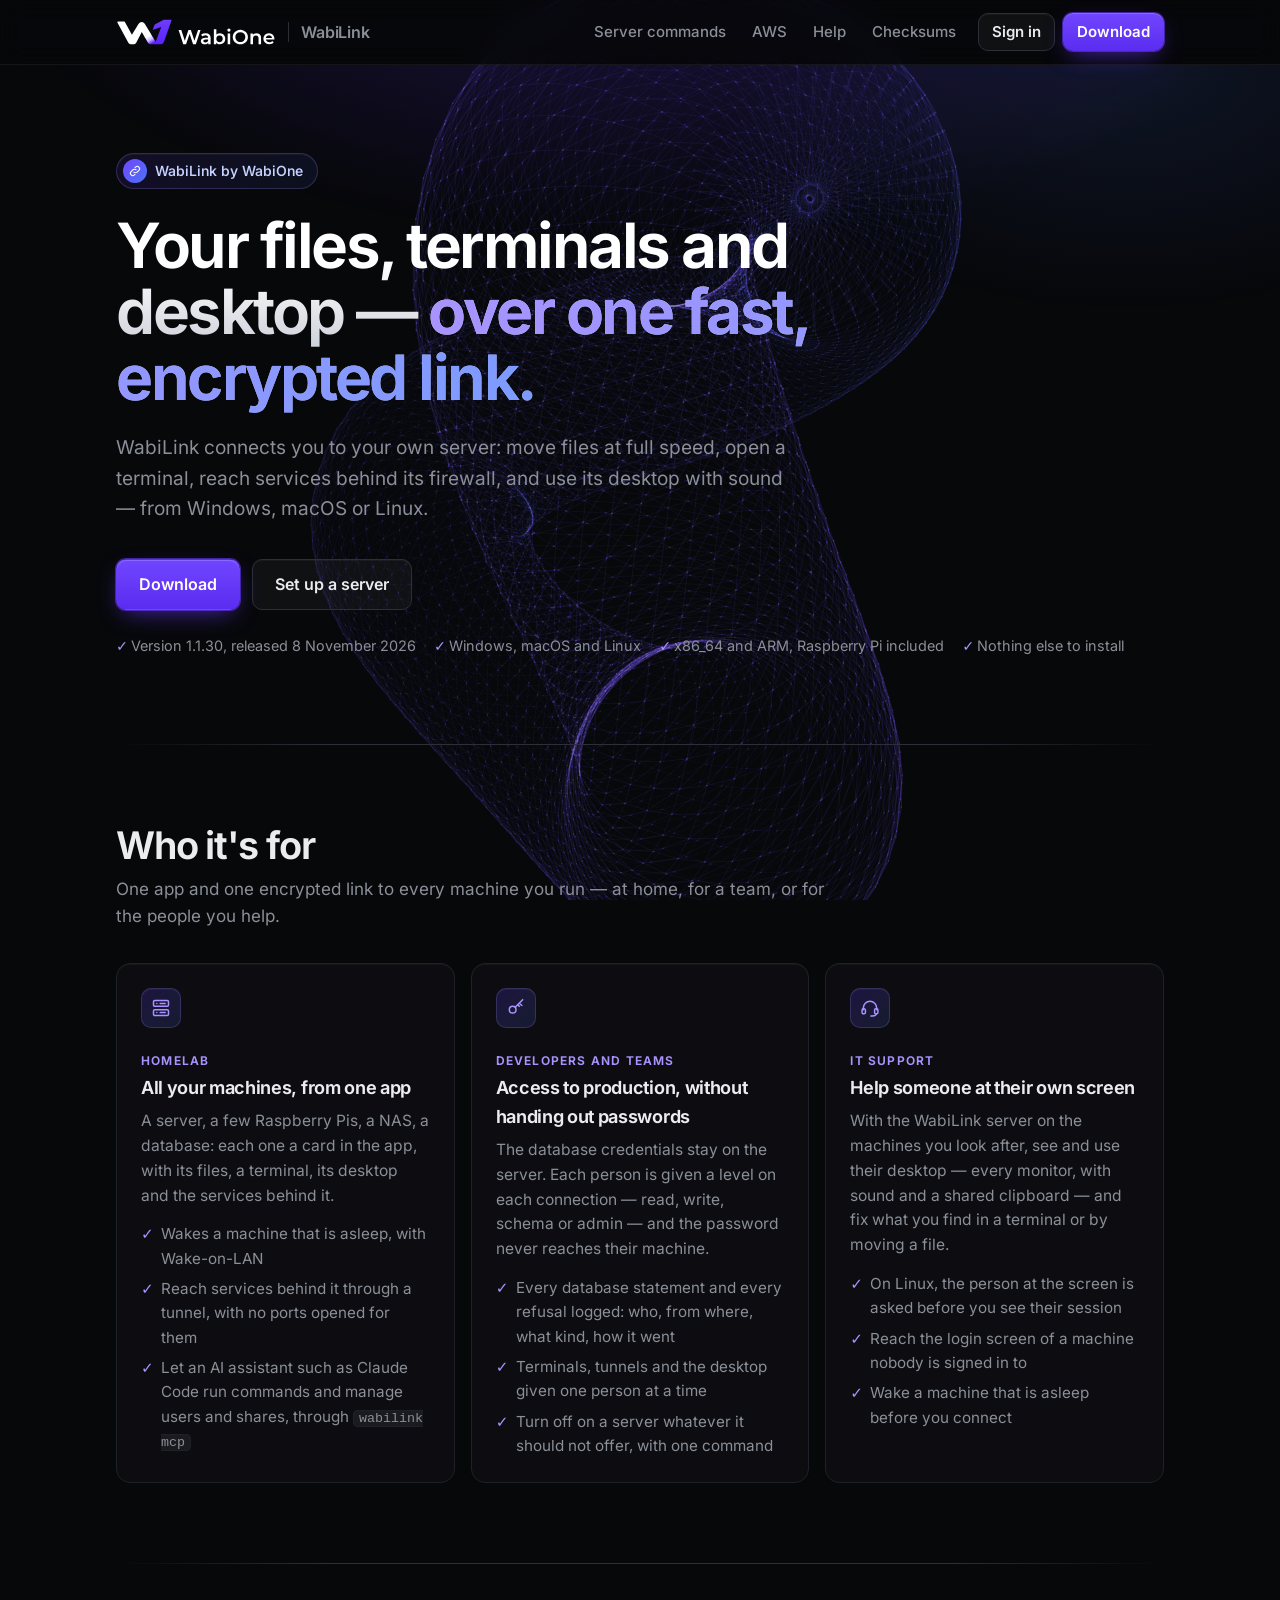
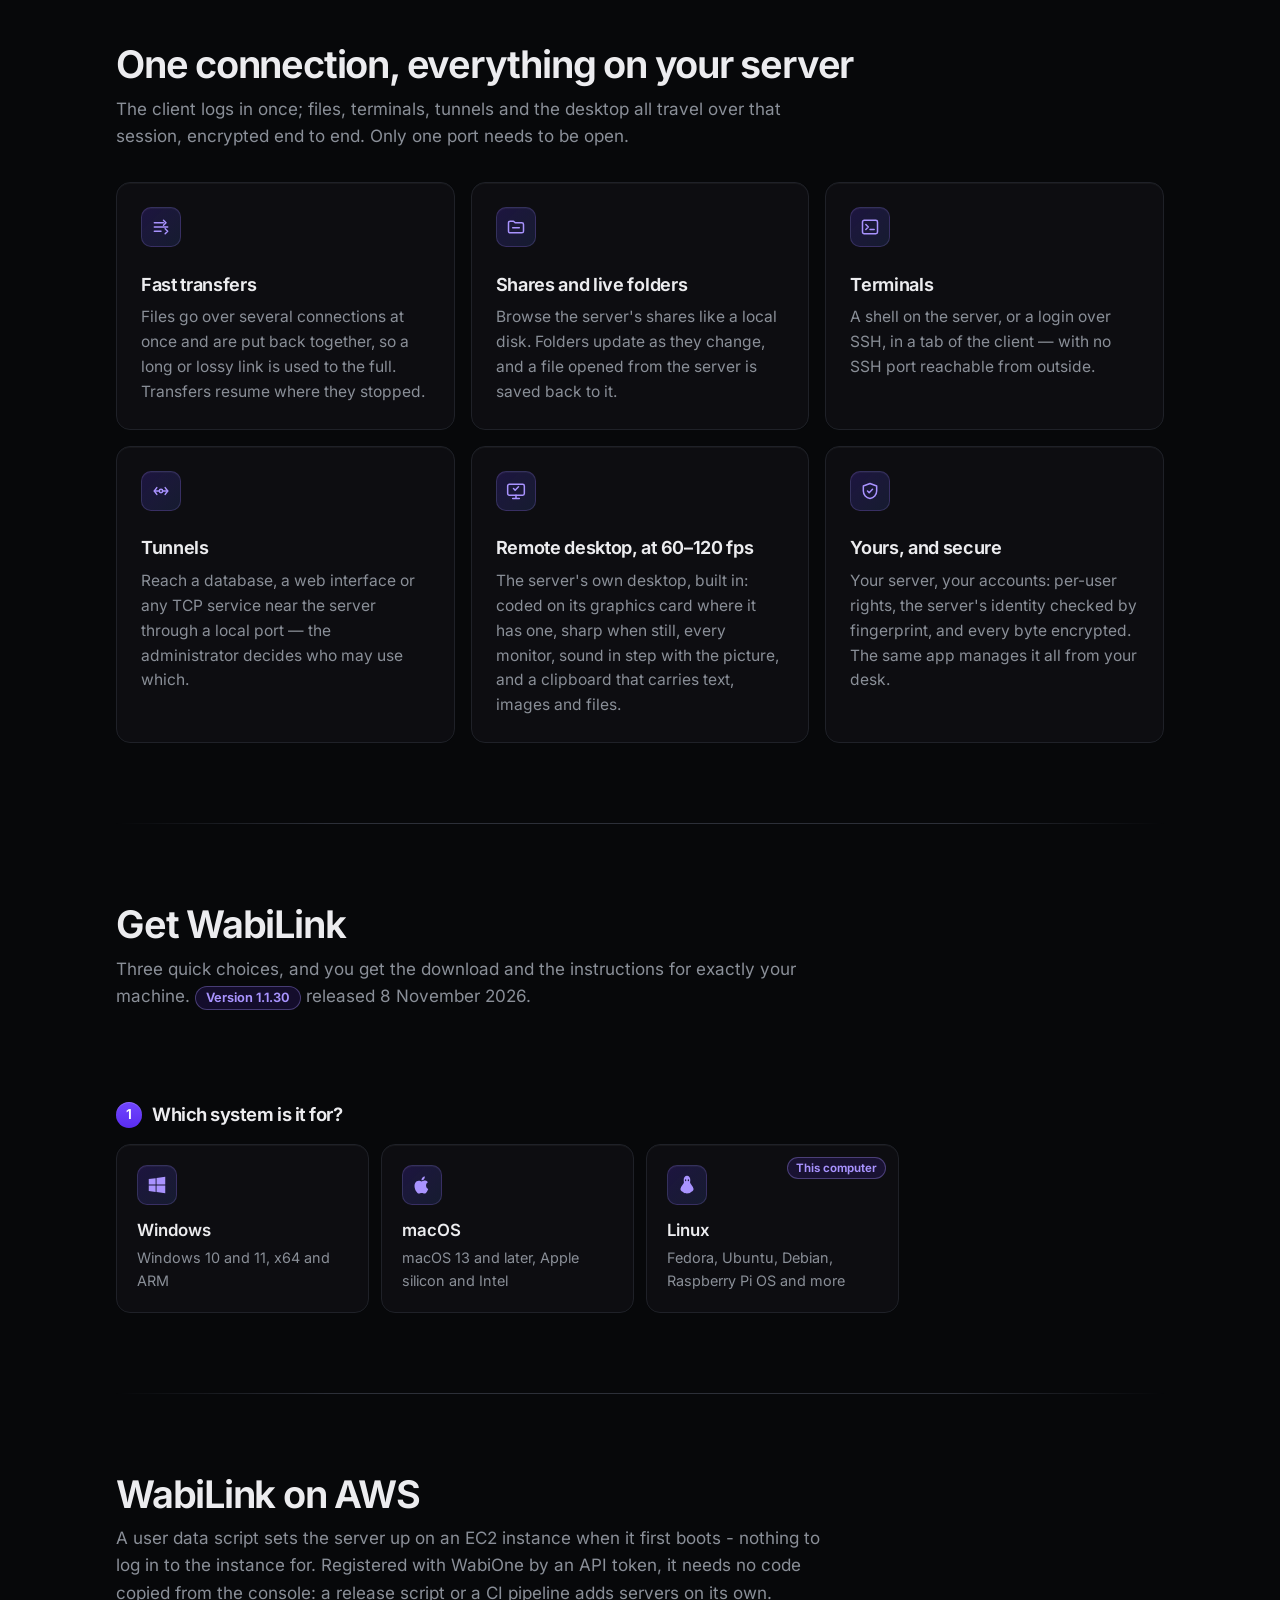
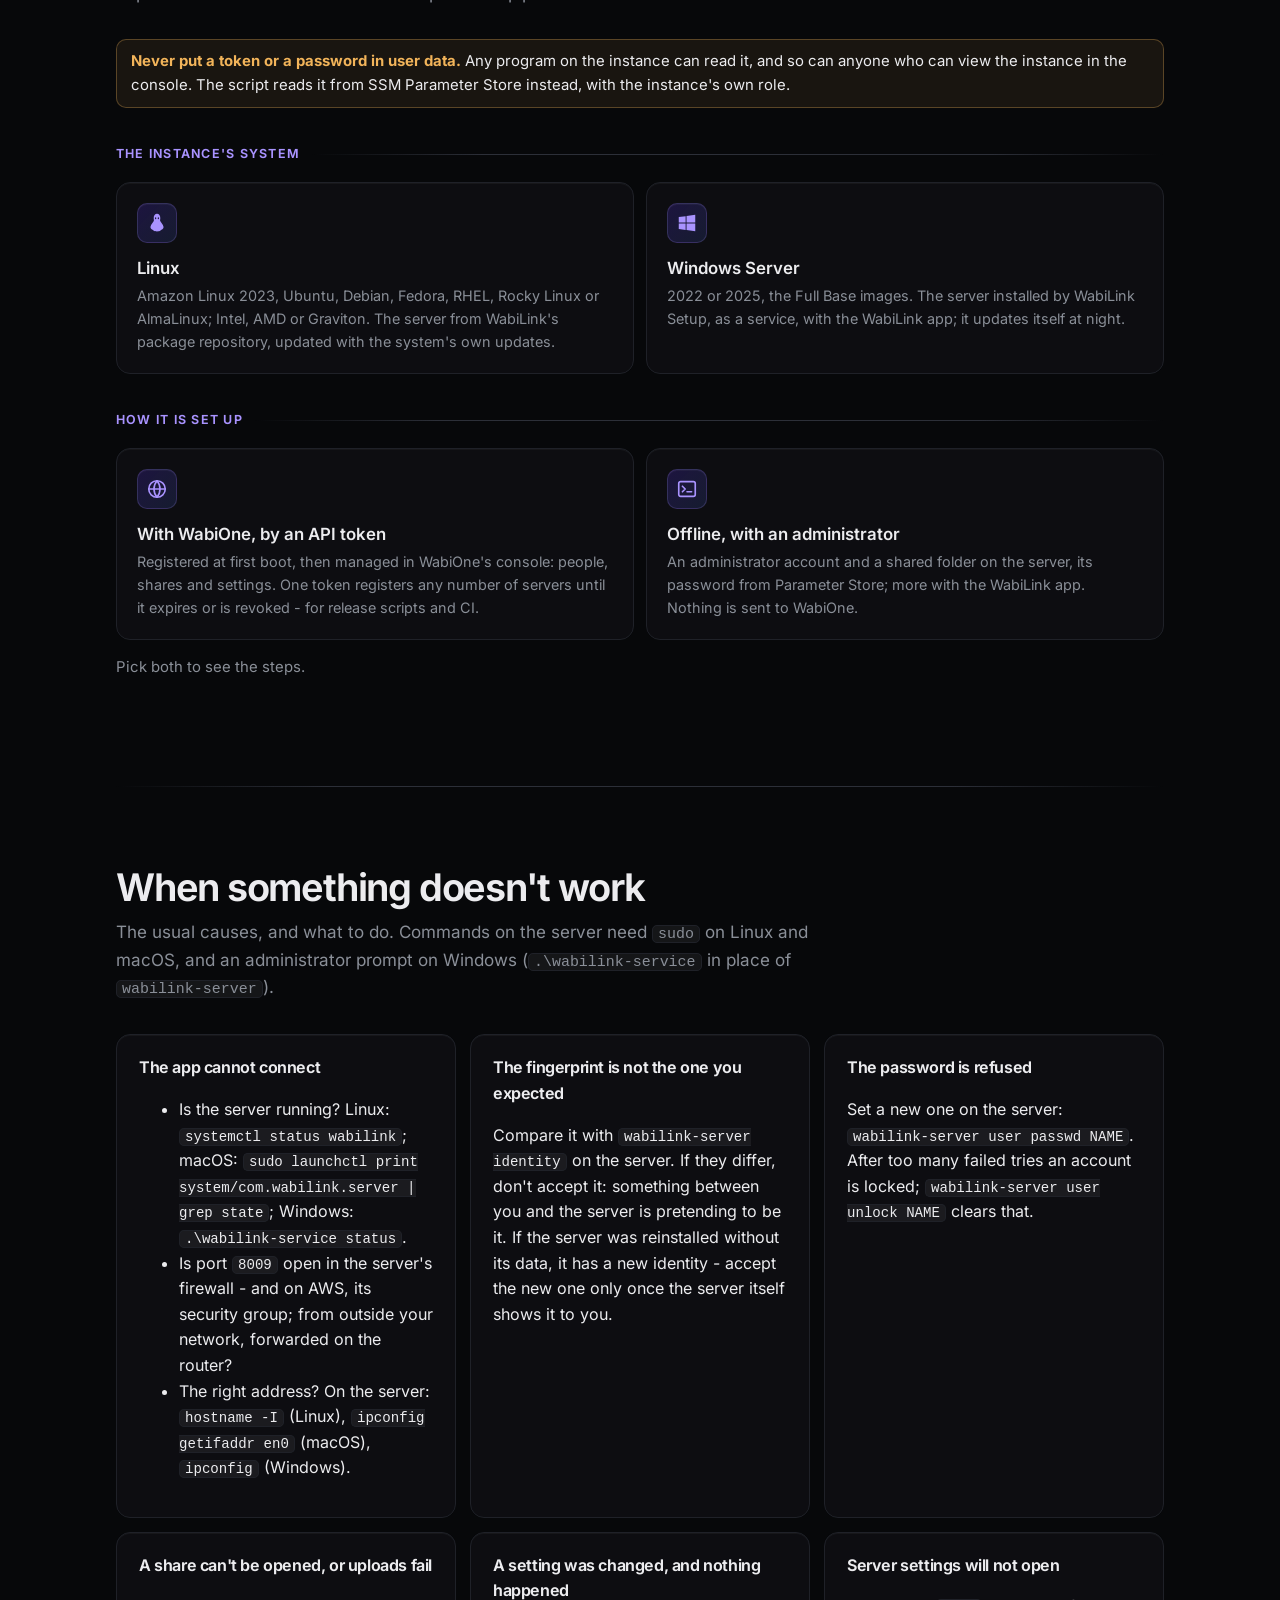
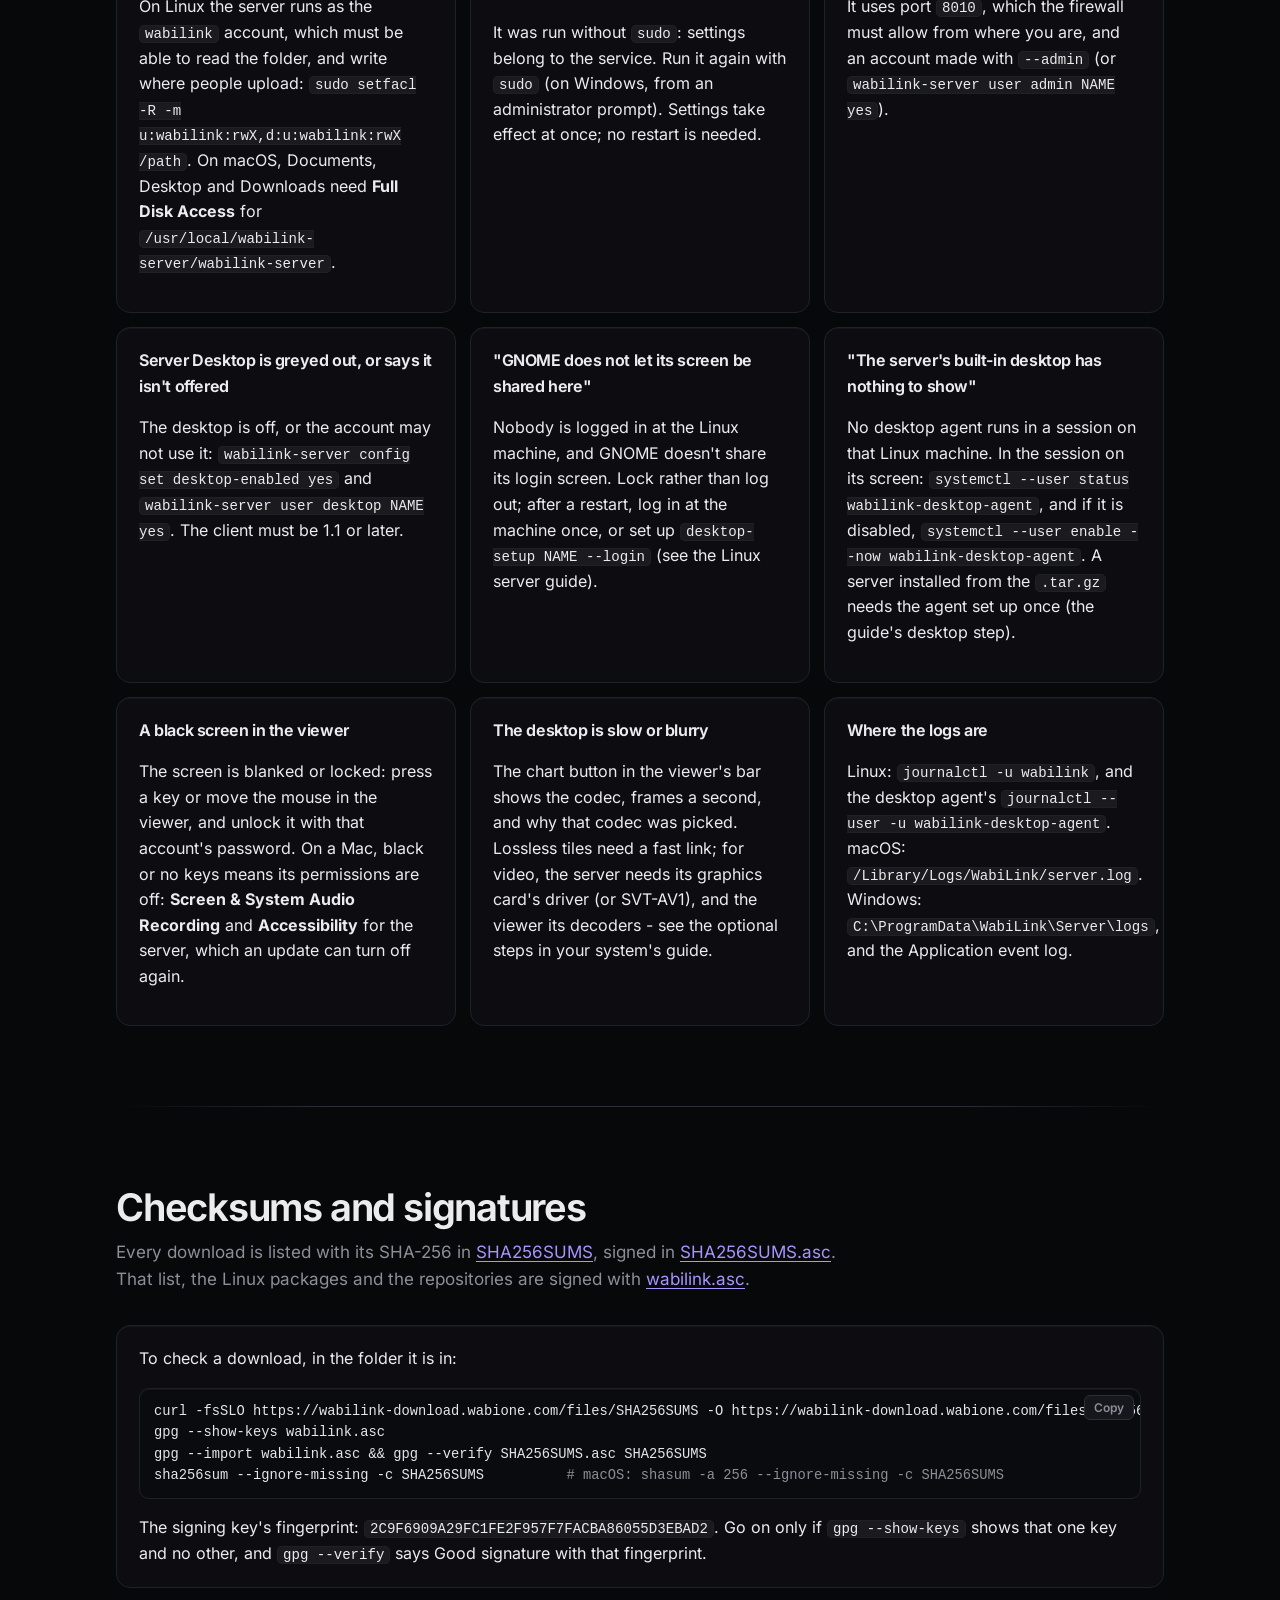
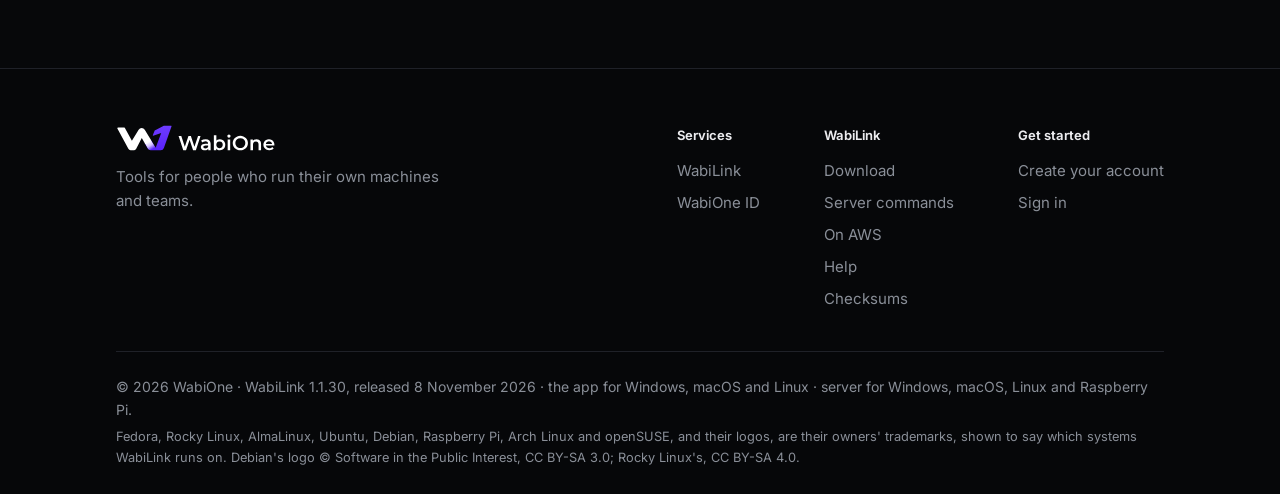
==== index.html @ b43e1087 "wabilink-server 1.1.30" ====
<!doctype html>
<html lang="en">
<head>
<meta charset="utf-8">
<meta name="viewport" content="width=device-width, initial-scale=1">
<meta name="color-scheme" content="dark">
<meta name="theme-color" content="#07080a">
<title>WabiLink</title>
<meta name="description" content="WabiLink: your files, terminals, tunnels and desktop, over one fast, encrypted connection. Client and server for Windows, macOS and Linux.">
<link rel="icon" type="image/svg+xml" href="assets/favicon.svg">
<script src="assets/mesh.js" defer></script>
<link rel="stylesheet" href="assets/site.css">
</head>
<body>

<header class="top">
  <div class="wrap">
    <a class="brand" href="https://www.wabione.com/"><img class="logo" src="assets/logo.svg" alt="WabiOne" width="160" height="26"></a>
    <a class="product" href="#">WabiLink</a>
    <nav aria-label="Main">
      <a href="server-commands.html">Server commands</a>
      <a class="wide" href="#aws">AWS</a>
      <a href="#help">Help</a>
      <a class="wide" href="#verify">Checksums</a>
      <a class="signin" href="https://app.wabione.com/">Sign in</a>
      <a class="pill" href="#get">Download</a>
    </nav>
  </div>
</header>

<div class="hero">
  <div class="wrap">
    <p class="product-badge"><span class="mark" aria-hidden="true"><svg viewBox="0 0 24 24"><path d="M10 14a4 4 0 0 0 5.66 0l3-3a4 4 0 0 0-5.66-5.66l-1 1"/><path d="M14 10a4 4 0 0 0-5.66 0l-3 3a4 4 0 0 0 5.66 5.66l1-1"/></svg></span>WabiLink by WabiOne</p>
    <h1>Your files, terminals and desktop &mdash; <em>over one fast, encrypted link.</em></h1>
    <p class="lead">WabiLink connects you to your own server: move files at full speed, open a terminal,
      reach services behind its firewall, and use its desktop with sound &mdash; from Windows, macOS or Linux.</p>
    <div class="cta">
      <a class="button primary" href="#get" id="hero-get">Download</a>
      <a class="button ghost" href="#get" data-pick-role="server">Set up a server</a>
    </div>
    <p class="meta"><span>Version 1.1.30, released 8 November 2026</span><span>Windows, macOS and Linux</span><span>x86_64 and ARM, Raspberry Pi included</span><span>Nothing else to install</span></p>
  </div>
</div>

<section id="who">
  <div class="wrap">
    <h2>Who it's for</h2>
    <p class="sub">One app and one encrypted link to every machine you run &mdash; at home, for a team, or for the
      people you help.</p>
    <div class="features">
      <div class="feature">
        <svg viewBox="0 0 24 24"><rect x="3" y="3" width="18" height="7" rx="1.5"/><rect x="3" y="14" width="18" height="7" rx="1.5"/><path d="M7 6.5h.01M7 17.5h.01M11 6.5h6M11 17.5h6"/></svg>
        <span class="who">Homelab</span>
        <h3>All your machines, from one app</h3>
        <p>A server, a few Raspberry Pis, a NAS, a database: each one a card in the app, with its files, a terminal,
          its desktop and the services behind it.</p>
        <ul>
          <li>Wakes a machine that is asleep, with Wake-on-LAN</li>
          <li>Reach services behind it through a tunnel, with no ports opened for them</li>
          <li>Let an AI assistant such as Claude Code run commands and manage users and shares, through <code>wabilink mcp</code></li>
        </ul>
      </div>
      <div class="feature">
        <svg viewBox="0 0 24 24"><circle cx="8" cy="14" r="4"/><path d="M11 11l9-9M16 6l3 3M14 8l2 2"/></svg>
        <span class="who">Developers and teams</span>
        <h3>Access to production, without handing out passwords</h3>
        <p>The database credentials stay on the server. Each person is given a level on each connection &mdash; read,
          write, schema or admin &mdash; and the password never reaches their machine.</p>
        <ul>
          <li>Every database statement and every refusal logged: who, from where, what kind, how it went</li>
          <li>Terminals, tunnels and the desktop given one person at a time</li>
          <li>Turn off on a server whatever it should not offer, with one command</li>
        </ul>
      </div>
      <div class="feature">
        <svg viewBox="0 0 24 24"><path d="M4 14v-2a8 8 0 0 1 16 0v2"/><rect x="2.5" y="13" width="4" height="6" rx="1.5"/><rect x="17.5" y="13" width="4" height="6" rx="1.5"/><path d="M19.5 19c0 1.7-1.8 2.5-4.5 2.5H13"/></svg>
        <span class="who">IT support</span>
        <h3>Help someone at their own screen</h3>
        <p>With the WabiLink server on the machines you look after, see and use their desktop &mdash; every monitor,
          with sound and a shared clipboard &mdash; and fix what you find in a terminal or by moving a file.</p>
        <ul>
          <li>On Linux, the person at the screen is asked before you see their session</li>
          <li>Reach the login screen of a machine nobody is signed in to</li>
          <li>Wake a machine that is asleep before you connect</li>
        </ul>
      </div>
    </div>
  </div>
</section>

<section id="features">
  <div class="wrap">
    <h2>One connection, everything on your server</h2>
    <p class="sub">The client logs in once; files, terminals, tunnels and the desktop all travel over that
      session, encrypted end to end. Only one port needs to be open.</p>
    <div class="features">
      <div class="feature">
        <svg viewBox="0 0 24 24"><path d="M4 7h11M4 12h16M4 17h8"/><path d="M15 4l3 3-3 3M17 14l3 3-3 3"/></svg>
        <h3>Fast transfers</h3>
        <p>Files go over several connections at once and are put back together, so a long or lossy link is
          used to the full. Transfers resume where they stopped.</p>
      </div>
      <div class="feature">
        <svg viewBox="0 0 24 24"><path d="M3 7a2 2 0 0 1 2-2h4l2 2h8a2 2 0 0 1 2 2v8a2 2 0 0 1-2 2H5a2 2 0 0 1-2-2z"/><path d="M8 13h8"/></svg>
        <h3>Shares and live folders</h3>
        <p>Browse the server's shares like a local disk. Folders update as they change, and a file opened from
          the server is saved back to it.</p>
      </div>
      <div class="feature">
        <svg viewBox="0 0 24 24"><rect x="3" y="4" width="18" height="16" rx="2"/><path d="M7 9l3 3-3 3M12 15h5"/></svg>
        <h3>Terminals</h3>
        <p>A shell on the server, or a login over SSH, in a tab of the client &mdash; with no SSH port reachable from
          outside.</p>
      </div>
      <div class="feature">
        <svg viewBox="0 0 24 24"><path d="M4 12h6M14 12h6"/><circle cx="12" cy="12" r="2"/><path d="M7 8l-3 4 3 4M17 8l3 4-3 4"/></svg>
        <h3>Tunnels</h3>
        <p>Reach a database, a web interface or any TCP service near the server through a local port &mdash; the
          administrator decides who may use which.</p>
      </div>
      <div class="feature">
        <svg viewBox="0 0 24 24"><rect x="2" y="4" width="20" height="13" rx="2"/><path d="M8 21h8M12 17v4"/><path d="M9 9l2 2 4-4"/></svg>
        <h3>Remote desktop, at 60&ndash;120 fps</h3>
        <p>The server's own desktop, built in: coded on its graphics card where it has one, sharp when still,
          every monitor, sound in step with the picture, and a clipboard that carries text, images and files.</p>
      </div>
      <div class="feature">
        <svg viewBox="0 0 24 24"><path d="M12 3l8 3v6c0 4.5-3.4 8.3-8 9-4.6-.7-8-4.5-8-9V6z"/><path d="M9 12l2 2 4-4"/></svg>
        <h3>Yours, and secure</h3>
        <p>Your server, your accounts: per-user rights, the server's identity checked by fingerprint, and every
          byte encrypted. The same app manages it all from your desk.</p>
      </div>
    </div>
  </div>
</section>

<section id="get">
  <div class="wrap">
    <h2>Get WabiLink</h2>
    <p class="sub">Three quick choices, and you get the download and the instructions for exactly your machine.
      <span class="version">Version 1.1.30</span> released 8 November 2026.</p>

    <div class="crumbs" id="crumbs" aria-live="polite"></div>

    <!-- 1 · the system -->
    <div class="stage" id="stage-os">
      <h3 class="ask"><span class="n">1</span>Which system is it for?</h3>
      <div class="choices">
        <button class="choice" data-os="windows">
          <span class="icon"><svg viewBox="0 0 24 24" aria-hidden="true"><path d="M3 5.5l7.5-1v7H3zM11.5 4.4L21 3v8.5h-9.5zM3 12.5h7.5v7l-7.5-1zM11.5 12.5H21V21l-9.5-1.4z"/></svg></span>
          <strong>Windows</strong><span class="d">Windows 10 and 11, x64 and ARM</span>
        </button>
        <button class="choice" data-os="macos">
          <span class="icon"><svg viewBox="0 0 24 24" aria-hidden="true"><path d="M16.4 12.6c0-2.4 2-3.5 2-3.6-1.1-1.6-2.8-1.8-3.4-1.8-1.4-.2-2.8.9-3.5.9s-1.8-.8-3-.8C6.9 7.3 5.4 8.2 4.6 9.7c-1.6 2.8-.4 7 1.2 9.3.8 1.1 1.7 2.4 2.9 2.3 1.2 0 1.6-.7 3-.7s1.8.7 3 .7c1.3 0 2.1-1.1 2.8-2.3.9-1.3 1.3-2.6 1.3-2.6s-2.4-1-2.4-3.8zM14.1 5.6c.6-.8 1.1-1.9 1-3-.9 0-2.1.6-2.7 1.4-.6.7-1.1 1.8-1 2.9 1 .1 2.1-.5 2.7-1.3z"/></svg></span>
          <strong>macOS</strong><span class="d">macOS 13 and later, Apple silicon and Intel</span>
        </button>
        <button class="choice" data-os="linux">
          <span class="icon"><svg viewBox="0 0 24 24" aria-hidden="true"><path d="M12 2c-2.2 0-3.6 1.9-3.6 4.6 0 1.4.4 2.3.1 3.2-.5 1.4-3.2 3.6-3.6 6.3-.2 1.4.5 2.3 1.2 2.6.8.3 1.3.9 2.1 1.6.9.8 2.2.9 3.8.9s2.9-.1 3.8-.9c.8-.7 1.3-1.3 2.1-1.6.7-.3 1.4-1.2 1.2-2.6-.4-2.7-3.1-4.9-3.6-6.3-.3-.9.1-1.8.1-3.2C15.6 3.9 14.2 2 12 2zm-1.5 3.6c.4 0 .7.5.7 1.1s-.3 1.1-.7 1.1-.7-.5-.7-1.1.3-1.1.7-1.1zm3 0c.4 0 .7.5.7 1.1s-.3 1.1-.7 1.1-.7-.5-.7-1.1.3-1.1.7-1.1z"/></svg></span>
          <strong>Linux</strong><span class="d">Fedora, Ubuntu, Debian, Raspberry Pi OS and more</span>
        </button>
      </div>
    </div>

    <!-- 2 · the distribution (Linux) -->
    <div class="stage" id="stage-distro" hidden>
      <h3 class="ask"><span class="n">2</span>Which distribution?</h3>
      <div class="choices">
        <button class="choice" data-distro="fedora"><span class="icon logo" style="color:#51A2DA"><svg viewBox="0 0 24 24" aria-hidden="true"><path d="M12.001 0C5.376 0 .008 5.369.004 11.992H.002v9.287h.002A2.726 2.726 0 0 0 2.73 24h9.275c6.626-.004 11.993-5.372 11.993-11.997C23.998 5.375 18.628 0 12 0zm2.431 4.94c2.015 0 3.917 1.543 3.917 3.671 0 .197.001.395-.03.619a1.002 1.002 0 0 1-1.137.893 1.002 1.002 0 0 1-.842-1.175 2.61 2.61 0 0 0 .013-.337c0-1.207-.987-1.672-1.92-1.672-.934 0-1.775.784-1.777 1.672.016 1.027 0 2.046 0 3.07l1.732-.012c1.352-.028 1.368 2.009.016 1.998l-1.748.013c-.004.826.006.677.002 1.093 0 0 .015 1.01-.016 1.776-.209 2.25-2.124 4.046-4.424 4.046-2.438 0-4.448-1.993-4.448-4.437.073-2.515 2.078-4.492 4.603-4.469l1.409-.01v1.996l-1.409.013h-.007c-1.388.04-2.577.984-2.6 2.47a2.438 2.438 0 0 0 2.452 2.439c1.356 0 2.441-.987 2.441-2.437l-.001-7.557c0-.14.005-.252.02-.407.23-1.848 1.883-3.256 3.754-3.256z"/></svg></span><strong>Fedora</strong><span class="d">Current releases</span></button>
        <button class="choice" data-distro="rhel"><span class="icon logo pair"><svg viewBox="0 0 24 24" aria-hidden="true" style="color:#10B981"><path d="M23.332 15.957c.433-1.239.668-2.57.668-3.957 0-6.627-5.373-12-12-12S0 5.373 0 12c0 3.28 1.315 6.251 3.447 8.417L15.62 8.245l3.005 3.005zm-2.192 3.819l-5.52-5.52L6.975 22.9c1.528.706 3.23 1.1 5.025 1.1 3.661 0 6.94-1.64 9.14-4.224z"/></svg><svg viewBox="0 0 24 24" aria-hidden="true" style="color:#000000"><path d="M23.994 15.133c.079 1.061-.668 1.927-1.69 2.005a1.8 1.8 0 0 1-1.928-1.651c-.078-1.062.63-1.849 1.691-1.967 1.023-.078 1.849.59 1.927 1.613zm-12.623 4.955c-.944 0-1.73.786-1.73 1.809 0 1.14.747 1.848 1.887 1.848.904-.04 1.691-.865 1.691-1.809 0-.983-.904-1.848-1.848-1.848zm1.061-9.675c-.039-.865-.078-1.73.08-2.556.156-.944.314-1.887.904-2.674.707-.983 1.809-.944 2.399.118.314.511.432 1.062.471 1.652 0 .354.158.432.472.393.944-.157 1.888-.157 2.792.197.118.039.236.118.394 0 .314-.276.393-1.652.196-2.006-.354-.63-.904-.55-1.455-.55-.629.039-1.18-.158-1.612-.67-.393-.471-.511-1.06-.59-1.65-.04-.276-.079-.512-.315-.709-.55-.55-1.809-.432-2.477.118-2.556 2.045-2.989 5.467-1.534 8.18.04.118.118.236.275.157zm7.984 3.658c.354-.511.865-.747 1.415-.983a.973.973 0 0 0 .59-.472c.354-.669-.078-1.81-.747-2.36-2.595-2.006-5.938-1.612-8.18.433-.118.078-.157.196-.078.314.786-.236 1.612-.472 2.477-.51.905-.08 1.848-.158 2.753.235 1.14.472 1.337 1.534.472 2.36-.393.393-.905.668-1.455.825-.315.08-.354.236-.236.551.354.865.59 1.77.472 2.753-.04.157-.079.275.078.393.354.236 1.691 0 1.967-.275.511-.472.314-1.023.196-1.534-.157-.63-.078-1.219.276-1.73zm-7.197-2.045c-.118-.079-.197-.118-.315 0 .472.708.905 1.455 1.259 2.241.314.866.668 1.73.55 2.714-.118 1.18-1.1 1.69-2.123 1.101-.511-.275-.905-.669-1.22-1.14-.196-.276-.393-.276-.629-.08-.747.63-1.533 1.102-2.516 1.26-.158 0-.315 0-.394.157-.118.393.472 1.612.826 1.809.59.354 1.062 0 1.534-.276.55-.314 1.101-.432 1.73-.236.59.197.983.63 1.337 1.102.158.196.315.353.63.432.747.197 1.77-.59 2.084-1.376 1.18-3.028-.157-6.135-2.753-7.708zm-2.556 2.438c.472-.669.826-1.416.983-2.202-.157-.04-.197.04-.315.078-.904.944-1.848 1.849-3.067 2.478-.472.236-.983.433-1.534.433-.865 0-1.376-.551-1.298-1.416a2.92 2.92 0 0 1 .787-1.849c.236-.275.236-.432-.04-.668-.786-.55-1.494-1.22-1.848-2.124-.078-.275-.275-.275-.51-.157a4.293 4.293 0 0 0-.434.236c-1.022.63-1.14 1.416-.275 2.28.63.63.944 1.338.708 2.203-.118.433-.354.747-.63 1.101a.95.95 0 0 0-.235.787c.079.747.826 1.494 1.73 1.573 2.517.236 4.562-.63 5.978-2.753zm-4.68-5.152c1.376 1.18 3.067 1.455 4.837 1.377.157 0 .315 0 .354-.118.04-.197-.157-.197-.275-.236-.826-.354-1.691-.63-2.438-1.14S6.848 8.25 6.534 7.266c-.236-.747.078-1.415.825-1.651.669-.236 1.337-.236 1.967 0 .393.157.55.078.629-.354.118-.747.354-1.455.826-2.085.55-.786.55-.865-.354-1.376-.04 0-.04-.04-.079-.04-.865-.471-1.534-.196-1.848.709-.472 1.376-1.377 1.887-2.832 1.612-.196-.04-.393-.079-.472-.079-.747.118-1.18.55-1.297 1.14-.158 1.81.786 3.107 2.084 4.17zm-2.32 3.658c-.079-.944-1.023-1.652-2.045-1.534-.905.079-1.691 1.022-1.613 1.966.08.983 1.023 1.77 1.967 1.652 1.14-.079 1.73-1.18 1.69-2.084zm15.18-8.298c.943-.079 1.73-.983 1.651-1.927-.078-.983-1.022-1.77-2.005-1.691-1.023.079-1.73.983-1.652 1.966s.983 1.73 2.006 1.652zm-12.27-.826c1.062-.157 1.77-1.023 1.652-2.045C8.107.897 7.163.149 6.18.267c-1.062.118-1.691.944-1.573 2.085.118.865 1.061 1.612 1.966 1.494z"/></svg></span><strong>RHEL, Rocky, AlmaLinux</strong><span class="d">9 and 10</span></button>
        <button class="choice" data-distro="ubuntu"><span class="icon logo" style="color:#E95420"><svg viewBox="0 0 24 24" aria-hidden="true"><path d="M17.61.455a3.41 3.41 0 0 0-3.41 3.41 3.41 3.41 0 0 0 3.41 3.41 3.41 3.41 0 0 0 3.41-3.41 3.41 3.41 0 0 0-3.41-3.41zM12.92.8C8.923.777 5.137 2.941 3.148 6.451a4.5 4.5 0 0 1 .26-.007 4.92 4.92 0 0 1 2.585.737A8.316 8.316 0 0 1 12.688 3.6 4.944 4.944 0 0 1 13.723.834 11.008 11.008 0 0 0 12.92.8zm9.226 4.994a4.915 4.915 0 0 1-1.918 2.246 8.36 8.36 0 0 1-.273 8.303 4.89 4.89 0 0 1 1.632 2.54 11.156 11.156 0 0 0 .559-13.089zM3.41 7.932A3.41 3.41 0 0 0 0 11.342a3.41 3.41 0 0 0 3.41 3.409 3.41 3.41 0 0 0 3.41-3.41 3.41 3.41 0 0 0-3.41-3.41zm2.027 7.866a4.908 4.908 0 0 1-2.915.358 11.1 11.1 0 0 0 7.991 6.698 11.234 11.234 0 0 0 2.422.249 4.879 4.879 0 0 1-.999-2.85 8.484 8.484 0 0 1-.836-.136 8.304 8.304 0 0 1-5.663-4.32zm11.405.928a3.41 3.41 0 0 0-3.41 3.41 3.41 3.41 0 0 0 3.41 3.41 3.41 3.41 0 0 0 3.41-3.41 3.41 3.41 0 0 0-3.41-3.41z"/></svg></span><strong>Ubuntu</strong><span class="d">24.04 and later</span></button>
        <button class="choice" data-distro="debian"><span class="icon logo" style="color:#A81D33"><svg viewBox="0 0 24 24" aria-hidden="true"><path d="M13.88 12.685c-.4 0 .08.2.601.28.14-.1.27-.22.39-.33a3.001 3.001 0 01-.99.05m2.14-.53c.23-.33.4-.69.47-1.06-.06.27-.2.5-.33.73-.75.47-.07-.27 0-.56-.8 1.01-.11.6-.14.89m.781-2.05c.05-.721-.14-.501-.2-.221.07.04.13.5.2.22M12.38.31c.2.04.45.07.42.12.23-.05.28-.1-.43-.12m.43.12l-.15.03.14-.01V.43m6.633 9.944c.02.64-.2.95-.38 1.5l-.35.181c-.28.54.03.35-.17.78-.44.39-1.34 1.22-1.62 1.301-.201 0 .14-.25.19-.34-.591.4-.481.6-1.371.85l-.03-.06c-2.221 1.04-5.303-1.02-5.253-3.842-.03.17-.07.13-.12.2a3.551 3.552 0 012.001-3.501 3.361 3.362 0 013.732.48 3.341 3.342 0 00-2.721-1.3c-1.18.01-2.281.76-2.651 1.57-.6.38-.67 1.47-.93 1.661-.361 2.601.66 3.722 2.38 5.042.27.19.08.21.12.35a4.702 4.702 0 01-1.53-1.16c.23.33.47.66.8.91-.55-.18-1.27-1.3-1.48-1.35.93 1.66 3.78 2.921 5.261 2.3a6.203 6.203 0 01-2.33-.28c-.33-.16-.77-.51-.7-.57a5.802 5.803 0 005.902-.84c.44-.35.93-.94 1.07-.95-.2.32.04.16-.12.44.44-.72-.2-.3.46-1.24l.24.33c-.09-.6.74-1.321.66-2.262.19-.3.2.3 0 .97.29-.74.08-.85.15-1.46.08.2.18.42.23.63-.18-.7.2-1.2.28-1.6-.09-.05-.28.3-.32-.53 0-.37.1-.2.14-.28-.08-.05-.26-.32-.38-.861.08-.13.22.33.34.34-.08-.42-.2-.75-.2-1.08-.34-.68-.12.1-.4-.3-.34-1.091.3-.25.34-.74.54.77.84 1.96.981 2.46-.1-.6-.28-1.2-.49-1.76.16.07-.26-1.241.21-.37A7.823 7.824 0 0017.702 1.6c.18.17.42.39.33.42-.75-.45-.62-.48-.73-.67-.61-.25-.65.02-1.06 0C15.082.73 14.862.8 13.8.4l.05.23c-.77-.25-.9.1-1.73 0-.05-.04.27-.14.53-.18-.741.1-.701-.14-1.431.03.17-.13.36-.21.55-.32-.6.04-1.44.35-1.18.07C9.6.68 7.847 1.3 6.867 2.22L6.838 2c-.45.54-1.96 1.611-2.08 2.311l-.131.03c-.23.4-.38.85-.57 1.261-.3.52-.45.2-.4.28-.6 1.22-.9 2.251-1.16 3.102.18.27 0 1.65.07 2.76-.3 5.463 3.84 10.776 8.363 12.006.67.23 1.65.23 2.49.25-.99-.28-1.12-.15-2.08-.49-.7-.32-.85-.7-1.34-1.13l.2.35c-.971-.34-.57-.42-1.361-.67l.21-.27c-.31-.03-.83-.53-.97-.81l-.34.01c-.41-.501-.63-.871-.61-1.161l-.111.2c-.13-.21-1.52-1.901-.8-1.511-.13-.12-.31-.2-.5-.55l.14-.17c-.35-.44-.64-1.02-.62-1.2.2.24.32.3.45.33-.88-2.172-.93-.12-1.601-2.202l.15-.02c-.1-.16-.18-.34-.26-.51l.06-.6c-.63-.74-.18-3.102-.09-4.402.07-.54.53-1.1.88-1.981l-.21-.04c.4-.71 2.341-2.872 3.241-2.761.43-.55-.09 0-.18-.14.96-.991 1.26-.7 1.901-.88.7-.401-.6.16-.27-.151 1.2-.3.85-.7 2.421-.85.16.1-.39.14-.52.26 1-.49 3.151-.37 4.562.27 1.63.77 3.461 3.011 3.531 5.132l.08.02c-.04.85.13 1.821-.17 2.711l.2-.42M9.54 13.236l-.05.28c.26.35.47.73.8 1.01-.24-.47-.42-.66-.75-1.3m.62-.02c-.14-.15-.22-.34-.31-.52.08.32.26.6.43.88l-.12-.36m10.945-2.382l-.07.15c-.1.76-.34 1.511-.69 2.212.4-.73.65-1.541.75-2.362M12.45.12c.27-.1.66-.05.95-.12-.37.03-.74.05-1.1.1l.15.02M3.006 5.142c.07.57-.43.8.11.42.3-.66-.11-.18-.1-.42m-.64 2.661c.12-.39.15-.62.2-.84-.35.44-.17.53-.2.83"/></svg></span><strong>Debian</strong><span class="d">12 and later</span></button>
        <button class="choice" data-distro="raspi"><span class="icon logo" style="color:#A22846"><svg viewBox="0 0 24 24" aria-hidden="true"><path d="m19.8955 10.8961-.1726-.3028c.0068-2.1746-1.0022-3.061-2.1788-3.7348.356-.0938.7237-.1711.8245-.6182.6118-.1566.7397-.4398.8011-.7398.16-.1066.6955-.4061.6394-.9211.2998-.2069.4669-.4725.3819-.8487.3222-.3515.407-.6419.2702-.9096.3868-.4805.2152-.7295.05-.9817.2897-.5254.0341-1.0887-.7758-.9944-.3221-.4733-1.0244-.3659-1.133-.3637-.1215-.1519-.2819-.2821-.7755-.219-.3197-.2851-.6771-.2364-1.0458-.0964-.4378-.3403-.7275-.0675-1.0584.0356-.53-.1706-.6513.0631-.9117.1583-.5781-.1203-.7538.1416-1.0309.4182l-.3224-.0063c-.8719.5061-1.305 1.5366-1.4585 2.0664-.1536-.5299-.5858-1.5604-1.4575-2.0664l-.3223.0063C9.942.5014 9.7663.2394 9.1883.3597 8.9279.2646 8.807.0309 8.2766.2015c-.2172-.0677-.417-.2084-.6522-.2012l.0004.0002C7.5017.0041 7.369.049 7.2185.166c-.3688-.1401-.7262-.1887-1.0459.0964-.4936-.0631-.654.0671-.7756.219C5.2887.4791 4.5862.3717 4.264.845c-.8096-.0943-1.0655.4691-.7756.9944-.1653.2521-.3366.5013.05.9819-.1367.2677-.0519.5581.2703.9096-.085.3763.0822.6418.3819.8487-.0561.515.4795.8144.6394.9211.0614.3001.1894.5832.8011.7398.1008.4472.4685.5244.8245.6183-1.1766.6737-2.1856 1.56-2.1788 3.7348l-.1724.3028c-1.3491.8082-2.5629 3.4056-.6648 5.5167.124.6609.3319 1.1355.5171 1.6609.2769 2.117 2.0841 3.1082 2.5608 3.2255.6984.524 1.4423 1.0212 2.449 1.3696.949.964 1.977 1.3314 3.0107 1.3308.0152 0 .0306.0002.0457 0 1.0337.0006 2.0618-.3668 3.0107-1.3308 1.0067-.3483 1.7506-.8456 2.4491-1.3696.4766-.1173 2.2838-1.1085 2.5607-3.2255.1851-.5253.3931-1 .517-1.6609 1.8981-2.1113.6843-4.7089-.6649-5.517zm-1.0386-.3715c-.0704.8759-4.6354-3.0504-3.8472-3.1808 2.1391-.3558 3.9191.896 3.8472 3.1808zm-2.0155 4.3649c-1.1481.7409-2.8025.2626-3.6953-1.0681-.8928-1.3306-.6858-3.0101.4623-3.7509 1.1481-.7409 2.8025-.2627 3.6953 1.068.8927 1.3307.6858 3.0101-.4623 3.751zM13.6591 1.3721c.0396.1967.0843.321.1354.3577.2537-.272.4611-.5506.7878-.8123.0011.1537-.0776.3205.1169.4425.1752-.2356.4119-.4459.7263-.6244-.1514.2611-.026.3404.0554.4486.24-.2059.4681-.4144.9109-.5759-.121.1474-.2902.2914-.1108.4607.2473-.1544.496-.3086 1.0833-.4183-.1323.1475-.4059.295-.2401.4426.3104-.1186.6539-.2047 1.034-.2546-.182.1496-.3337.2963-.1846.4122.3323-.1022.7899-.2398 1.2372-.1212l-.2832.2849c-.0314.0382.6623.0297 1.1202.0364-.167.2321-.3375.4562-.437.8548.0454.0459.2723.0204.4862 0-.2194.4618-.6004.5783-.6893.776.134.1015.32.075.5232.006-.158.3254-.4892.5484-.7509.8123.0662.047.1818.075.4555.0425-.2418.257-.5339.492-.8802.7032.0614.0708.2722.0681.4678.0727-.3136.3069-.7173.466-1.0955.6668.1885.1288.3234.0988.4678.097-.2676.2198-.7225.3342-1.1448.4668.0803.1249.1607.1589.3324.194-.447.2473-1.0873.1343-1.2679.2607.0435.1243.1665.2053.3139.2728-.7197.0418-2.6879-.0262-3.0652-1.5156.7367-.8094 2.0813-1.7593 4.394-2.934-1.7994.6022-3.4229 1.405-4.7817 2.5096-1.5978-.7436-.4965-2.6197.283-3.3645zm-1.6126 5.3718c1.1329-.0123 2.5356.8325 2.53 1.6286-.005.7027-.9851 1.2715-2.5213 1.2607-1.5043-.0177-2.5172-.7148-2.5137-1.3957.003-.5603 1.2282-1.5263 2.505-1.4936zm-5.7646-.6006c.1717-.0351.252-.0692.3323-.194-.4223-.1327-.8772-.247-1.1448-.4668.1444.0018.2792.0318.4678-.097-.3783-.2008-.782-.3599-1.0956-.6668.1955-.0048.4064-.002.4677-.0728-.3462-.2113-.6383-.4463-.8801-.7033.2738.0325.3893.0045.4555-.0425-.2617-.264-.593-.487-.7509-.8123.2032.069.3892.0954.5232-.006-.089-.1977-.47-.3142-.6894-.776.214.0204.4409.0459.4863 0-.0994-.3985-.2698-.6226-.4369-.8547.4579-.0067 1.1516.0018 1.1202-.0364l-.2831-.2849c.4472-.1186.9049.019 1.2371.1213.1492-.1159-.0026-.2626-.1847-.4123.3801.05.7236.1361 1.034.2547.1659-.1476-.1076-.2951-.24-.4426.5872.1097.8361.2639 1.0833.4183.1794-.1694.0103-.3133-.1108-.4607.4428.1615.6709.37.911.5759.0814-.1082.2068-.1875.0554-.4486.3143.1785.5511.3888.7263.6244.1945-.122.1159-.2888.1169-.4426.3267.2618.534.5404.7879.8124.0511-.0366.0959-.161.1354-.3577.7794.7448 1.8807 2.6208.2831 3.3646-1.3589-1.1039-2.9817-1.9064-4.78-2.5086 2.3115 1.174 3.6556 2.1239 4.392 2.9328-.3773 1.4895-2.3455 1.5575-3.0651 1.5157.1473-.0676.2703-.1485.3139-.2728-.1806-.1264-.8209-.0134-1.2679-.2607zm2.8175 1.1334c.7881.1304-3.7769 4.0567-3.8472 3.1809-.0719-2.2846 1.7079-3.5367 3.8472-3.1809zm-4.847 8.7567c-1.1094-.8789-1.4668-3.4529.5901-4.6097 1.2394-.3273.4184 5.051-.5901 4.6097zm4.2656 4.5989c-.6257.3719-2.1452.2187-3.2252-1.3095-.7283-1.2823-.6345-2.5872-.123-2.9705.7648-.4589 1.9464.1609 2.8559 1.2003.7923.9405 1.1536 2.5927.4923 3.0797zm-1.2415-5.6086c-1.1481-.7409-1.3551-2.4203-.4623-3.7511.8928-1.3307 2.5472-1.8089 3.6952-1.068 1.1481.7409 1.3551 2.4203.4623 3.7509-.8926 1.3308-2.5471 1.809-3.6952 1.0682zm4.7948 8.2279c-1.3763.0584-2.7258-1.1105-2.7081-1.5157-.0206-.594 1.6758-1.0578 2.782-1.0306 1.1131-.0479 2.6068.3531 2.6097.8851.0184.5166-1.3547 1.6838-2.6836 1.6612zm2.7584-5.8578c.0081 1.3899-1.226 2.5225-2.7562 2.5299-1.5302.0073-2.7773-1.1135-2.7854-2.5033v-.0265c-.008-1.3899 1.2259-2.5226 2.7562-2.5299 1.5302-.0073 2.7773 1.1134 2.7853 2.5033a.7794.7794 0 0 1 .0001.0265zm3.855 2.0029c-1.186 1.6208-2.7916 1.684-3.3896 1.2325-.6255-.5811-.148-2.3854.7094-3.3747v-.0003c.9812-1.0912 2.0302-1.8037 2.7609-1.2469.4919.4828.7805 2.3008-.0807 3.3894zm1.0724-3.4301c-1.0086.4413-1.8298-4.9372-.5901-4.61 2.0568 1.1569 1.6994 3.731.5901 4.61zm-.0256-8.3279h.2985v-.5304h.2986c.1502 0 .2053.0624.2262.2052.0152.1088.0113.2395.0477.3253h.2984c-.0533-.0763-.0515-.2358-.0571-.3213-.0097-.1373-.0513-.2796-.1977-.3176v-.0037c.1502-.061.2149-.1807.2149-.341 0-.2048-.1539-.3738-.3974-.3738h-.732v1.3573zm.2985-1.1255h.3269c.1333 0 .2054.0573.2054.188 0 .1369-.0721.1942-.2054.1942H20.03v-.3822zm-1.0337.4633c0 .7009.5682 1.2694 1.2695 1.2694s1.2695-.5684 1.2695-1.2694c0-.7013-.5683-1.2697-1.2695-1.2697-.7013 0-1.2695.5684-1.2695 1.2697zm2.3275 0c0 .5845-.4737 1.058-1.058 1.058s-1.058-.4735-1.058-1.058c0-.5849.4737-1.058 1.058-1.058s1.058.4731 1.058 1.058z"/></svg></span><strong>Raspberry Pi OS</strong><span class="d">12 and later, 64- or 32-bit</span></button>
        <button class="choice" data-distro="arch"><span class="icon logo" style="color:#1793D1"><svg viewBox="0 0 24 24" aria-hidden="true"><path d="M11.39.605C10.376 3.092 9.764 4.72 8.635 7.132c.693.734 1.543 1.589 2.923 2.554-1.484-.61-2.496-1.224-3.252-1.86C6.86 10.842 4.596 15.138 0 23.395c3.612-2.085 6.412-3.37 9.021-3.862a6.61 6.61 0 01-.171-1.547l.003-.115c.058-2.315 1.261-4.095 2.687-3.973 1.426.12 2.534 2.096 2.478 4.409a6.52 6.52 0 01-.146 1.243c2.58.505 5.352 1.787 8.914 3.844-.702-1.293-1.33-2.459-1.929-3.57-.943-.73-1.926-1.682-3.933-2.713 1.38.359 2.367.772 3.137 1.234-6.09-11.334-6.582-12.84-8.67-17.74zM22.898 21.36v-.623h-.234v-.084h.562v.084h-.234v.623h.331v-.707h.142l.167.5.034.107a2.26 2.26 0 01.038-.114l.17-.493H24v.707h-.091v-.593l-.206.593h-.084l-.205-.602v.602h-.091"/></svg></span><strong>Arch Linux</strong><span class="d">And Manjaro, EndeavourOS</span></button>
        <button class="choice" data-distro="opensuse"><span class="icon logo" style="color:#73BA25"><svg viewBox="0 0 24 24" aria-hidden="true"><path d="M10.724 0a12 12 0 0 0-9.448 4.623c1.464.391 2.5.727 2.81.832.005-.19.037-1.893.037-1.893s.004-.04.025-.06c.026-.026.065-.018.065-.018.385.056 8.602 1.274 12.066 3.292.427.25.638.517.902.786.958.99 2.223 5.108 2.359 5.957.005.033-.036.07-.054.083a5.177 5.177 0 0 1-.313.228c-.82.55-2.708 1.872-5.13 1.656-2.176-.193-5.018-1.44-8.445-3.699.336.79.668 1.58 1 2.371.497.258 5.287 2.7 7.651 2.651 1.904-.04 3.941-.968 4.756-1.458 0 0 .179-.108.257-.048.085.066.061.167.041.27-.05.234-.164.66-.242.863l-.065.165c-.093.25-.183.482-.356.625-.48.436-1.246.784-2.446 1.305-1.855.812-4.865 1.328-7.66 1.31-1.001-.022-1.968-.133-2.817-.232-1.743-.197-3.161-.357-4.026.269A12 12 0 0 0 10.724 24a12 12 0 0 0 12-12 12 12 0 0 0-12-12zM13.4 6.963a3.503 3.503 0 0 0-2.521.942 3.498 3.498 0 0 0-1.114 2.449 3.528 3.528 0 0 0 3.39 3.64 3.48 3.48 0 0 0 2.524-.946 3.504 3.504 0 0 0 1.114-2.446 3.527 3.527 0 0 0-3.393-3.64zm-.03 1.035a2.458 2.458 0 0 1 2.368 2.539 2.43 2.43 0 0 1-.774 1.706 2.456 2.456 0 0 1-1.762.659 2.461 2.461 0 0 1-2.364-2.542c.02-.655.3-1.26.777-1.707a2.419 2.419 0 0 1 1.756-.655zm.402 1.23c-.602 0-1.087.325-1.087.727 0 .4.485.725 1.087.725.6 0 1.088-.326 1.088-.725 0-.402-.487-.726-1.088-.726Z"/></svg></span><strong>openSUSE</strong><span class="d">Tumbleweed, Leap</span></button>
        <button class="choice" data-distro="other"><span class="icon"><b>&hellip;</b></span><strong>Something else</strong><span class="d">Any with glibc, OpenSSL 3 and systemd</span></button>
      </div>
    </div>

    <!-- 3 · what for -->
    <div class="stage" id="stage-role" hidden>
      <h3 class="ask"><span class="n" id="role-n">2</span>What do you want to install?</h3>
      <div class="choices">
        <button class="choice" data-role="client">
          <span class="icon"><svg class="line" viewBox="0 0 24 24"><rect x="3" y="4" width="18" height="12" rx="2"/><path d="M8 20h8M12 16v4"/></svg></span>
          <strong>WabiLink</strong><span class="d">The app: connect to a server for files, terminals, tunnels and its desktop, and manage its users, shares and settings</span>
        </button>
        <button class="choice" data-role="server">
          <span class="icon"><svg class="line" viewBox="0 0 24 24"><rect x="4" y="3" width="16" height="7" rx="1.5"/><rect x="4" y="14" width="16" height="7" rx="1.5"/><path d="M8 6.5h.01M8 17.5h.01"/></svg></span>
          <strong>Server</strong><span class="d">Run on the machine you want to reach, as a service that starts at boot</span>
        </button>
        <!-- Windows only: the installer, the server and the app in one. (The admin tool is part of the
             app now: an old link to it, #windows/admin, opens the app's guide.) -->
        <button class="choice" data-role="setup" data-for-os="windows" hidden>
          <span class="icon"><svg class="line" viewBox="0 0 24 24"><path d="M12 3v11M7.5 9.5 12 14l4.5-4.5"/><path d="M4 15v3a2 2 0 0 0 2 2h12a2 2 0 0 0 2-2v-3"/></svg></span>
          <strong>WabiLink Setup</strong><span class="d">The installer: the server as a service and the WabiLink app, set up in a few clicks and kept up to date</span>
          <span class="badge">Easiest</span>
        </button>
      </div>
    </div>

    <!-- ═══════════════════════ the guides ═══════════════════════ -->

    <!-- Windows · client -->
    <div class="guide" data-guide="windows/client">
      <div class="head"><h3>WabiLink for Windows</h3><span class="version">Version 1.1.30</span></div>
      <p class="intro">The app you connect with. It comes with everything it needs: no installer, nothing else to set up.</p>
      <ol class="steps">
        <li><h4>Download it</h4>
          <p>Most PCs are <strong>x64</strong>; take <strong>ARM64</strong> for a Snapdragon laptop or a Surface Pro X.</p>
          <div class="buttons"><a class="dl" href="files/wabilink-client-1.1.30-windows-x64.zip">x64 <small>1.1.30 · 76 MB</small></a> <a class="dl" href="files/wabilink-client-1.1.30-windows-arm64.zip">ARM64 <small>1.1.30 · 73 MB</small></a></div>
        </li>
        <li><h4>Unpack it</h4>
          <p>Right-click the downloaded <code>.zip</code> &rarr; <strong>Extract All&hellip;</strong>, and choose where it should
            live, for example <code>C:\Users\you\Apps</code>. Then open the <code>wabilink-client</code> folder and run
            <strong>WabiLink.exe</strong>.</p>
          <p>Right-click <strong>WabiLink.exe</strong> &rarr; <strong>Pin to Start</strong> to find it again.</p>
          <div class="warn"><strong>Windows protected your PC?</strong> WabiLink is not yet known to SmartScreen. Click
            <strong>More info</strong> &rarr; <strong>Run anyway</strong>. It asks only the first time.</div>
        </li>
        <li><h4>Connect</h4>
          <p>Click <strong>New profile</strong> and fill in the server's address (port <code>8009</code>), your account and
            password. The first time, WabiLink shows the server's fingerprint: compare it with what the server's
            administrator got from <code>wabilink-server identity</code>, and accept it.</p>
          <p>A server you administer: <strong>Server settings</strong>, on its card, opens its users, shares and settings,
            through its admin port (<code>8010</code>). On a PC that runs the server itself, <strong>This PC's server</strong>,
            at the top, opens its settings on the spot.</p>
        </li>
        <li><h4>Video for the remote desktop <span class="optional">optional</span></h4>
          <p>The server's desktop is decoded on your graphics card with Windows' own decoders. For HEVC install
            Microsoft's <strong>HEVC Video Extensions</strong>, and on Windows 10 the free <strong>AV1 Video Extension</strong>,
            from the Microsoft Store. Without them, WabiLink picks a codec you do have.</p>
        </li>
        <li><h4>From the command line <span class="optional">optional</span></h4>
          <p>The folder also has <strong>wabilink-cli.exe</strong>: what the app does, from PowerShell or a script - files, a
            terminal on the server, tunnels, and the server's desktop (it opens the app's viewer). It uses the app's saved accounts.
            To type <code>wabilink-cli</code> anywhere, add the folder to your PATH once (the folder you unpacked to):</p>
          <pre><code>[Environment]::SetEnvironmentVariable("Path", [Environment]::GetEnvironmentVariable("Path", "User") + ";$HOME\Apps\wabilink-client", "User")</code></pre>
          <p>Then, in a new window:</p>
          <pre><code>wabilink-cli profile add work --host server.example.com --user you
wabilink-cli terminal -p work          <span class="c"># a shell on the server; Enter then ~. leaves one that hangs</span>
wabilink-cli get -p work -r /Files/project .
wabilink-cli help</code></pre>
        </li>
      </ol>
      <div class="after">
        <div class="card"><h4>Updating</h4><p>Close WabiLink, unpack the new <code>.zip</code> over the old folder, and start it again. Your profiles are kept.</p></div>
        <div class="card"><h4>Removing</h4><p>Delete the folder. Profiles and settings are in <code>%LOCALAPPDATA%\WabiLink</code>.</p></div>
      </div>
    </div>

    <!-- Windows · WabiLink Setup -->
    <div class="guide" data-guide="windows/setup">
      <div class="head"><h3>WabiLink Setup for Windows</h3><span class="version">Version 1.1.30</span></div>
      <p class="intro">Installs the WabiLink server on this PC, so others can reach it, and the WabiLink app to manage it. It
        walks you through setting the server up, and then keeps it up to date by itself. Run it on the PC that will be the server.</p>
      <ol class="steps">
        <li><h4>Download WabiLink Setup</h4>
          <p>The same file works on every Windows 10 and 11 PC, x64 or ARM. While it installs, it downloads the rest (about
            110&nbsp;MB) for this PC, so the PC needs internet.</p>
          <div class="buttons"><a class="dl" href="files/wabilink-setup-1.1.30-windows.exe">WabiLink Setup <small>1.1.30 · 49 MB</small></a></div>
        </li>
        <li><h4>Open it</h4>
          <p>Open the downloaded file. Two things may come first:</p>
          <ul>
            <li><strong>Windows protected your PC</strong>: WabiLink Setup is new to Windows' SmartScreen. Click
              <strong>More info</strong>, then <strong>Run anyway</strong>.</li>
            <li><strong>Do you want to allow this app to make changes?</strong> Click <strong>Yes</strong>: installing a server
              needs administrator rights. If you are not an administrator on this PC, Windows asks for an administrator's name and
              password here.</li>
          </ul>
          <p>Setup opens, and says what it will install. Click <strong>Next</strong>.</p>
        </li>
        <li><h4>Choose the account the server runs as</h4>
          <p>Not sure? Keep the first one.</p>
          <ul>
            <li><strong>This PC's system account</strong> (recommended): everything works, with shared folders anywhere on the
              PC, terminals and the desktop.</li>
            <li><strong>An account of its own</strong>: safer, because the server can only reach the folders you share with it.</li>
            <li><strong>A Windows account</strong>: the server can reach what that account can, such as its network drives. Type its
              name and password.</li>
          </ul>
          <p>Click <strong>Install</strong>. Setup installs the server, opens the firewall for it, and adds the WabiLink app to the
            Start menu. This takes a minute or two.</p>
        </li>
        <li><h4>Choose who may use it</h4>
          <p>Setup then asks how people get access. Pick one; you can switch later.</p>
          <ul>
            <li><strong>Online, with WabiOne</strong>: you manage people and their access in WabiOne's console, in your browser,
              and they sign in with their WabiOne account. In the console at <a href="https://app.wabione.com/">app.wabione.com</a>,
              go to <strong>Servers</strong> &rarr; <strong>Add server</strong> &rarr; <strong>Get code</strong>, type the code into
              setup, and click <strong>Register</strong>. Then add people in the console, under <strong>People</strong>.</li>
            <li><strong>Offline, on this PC</strong>: nothing is sent to WabiOne. Choose a name and password for your own WabiLink
              account, and a folder to share (the PC's Public folder, unless you pick another), and click <strong>Create</strong>.
              Setup then shows the server's <strong>fingerprint</strong>: note it, to check the first time you connect.</li>
          </ul>
          <p>Or click <strong>Skip</strong>, and do it later in the WabiLink app, under <strong>This PC's server</strong>, or by running setup again.</p>
        </li>
        <li><h4>Connect from another computer</h4>
          <p>Install the <a href="#windows/client">WabiLink app</a> on the computer you connect from (it is there for
            <a href="#macos/client">macOS</a> and <a href="#linux">Linux</a> too), then:</p>
          <ul>
            <li><strong>Online</strong>: click <strong>Sign in</strong> at the top right, with your WabiOne account. The server is
              listed, ready to connect, from anywhere: usually there is nothing to set up on your router.</li>
            <li><strong>Offline</strong>: click <strong>New profile</strong> and type this PC's address (setup's last page shows it),
              port <code>8009</code>, and your account and password. The first time, compare the fingerprint the app shows with the
              one you noted. To connect from outside your network, forward TCP <code>8009</code> on your router to this PC. Never
              forward <code>8010</code>.</li>
          </ul>
        </li>
      </ol>
      <div class="after">
        <div class="card"><h4>Updating</h4><p>Nothing to do: it installs a newer version by itself, at night between 03:00 and 05:00
          (<a href="server-commands.html#updates">how</a>). To update at once, run setup again and click <strong>Update</strong>.</p></div>
        <div class="card"><h4>Removing</h4><p><strong>Settings</strong> &rarr; <strong>Apps</strong> &rarr; <strong>WabiLink Server</strong>
          &rarr; <strong>Uninstall</strong>. Its users, settings and identity are kept, for when it is installed again, unless you
          tick the box to delete them too.</p></div>
        <div class="card"><h4>No desktop, or no internet</h4><p>Windows Server Core has no desktop for setup: install
          <a href="#windows/server">the server by hand, in PowerShell</a>. A PC with no internet: on another computer, download
          the <a href="#windows/server">server's zip</a> and <a href="#windows/client">the app's</a> for that PC (x64 or ARM64),
          and put them in the same folder as setup before you open it. For IT: <a href="server-commands.html#windows-setup">setup
          with no window</a>.</p></div>
      </div>
    </div>

    <!-- Windows · server -->
    <div class="guide" data-guide="windows/server">
      <div class="head"><h3>WabiLink Server for Windows</h3><span class="version">Version 1.1.30</span></div>
      <p class="intro">Runs as a Windows service: it starts with Windows, restarts if it stops, and shows this PC's own desktop to the people you allow.</p>
      <div class="tip"><strong>The easy way: WabiLink Setup.</strong> One download that installs the server and the WabiLink app, opens
        the firewall, and asks who may use the server: everything on this page, in a few clicks. It keeps the server up to date too.
        <a href="#windows/setup">What it asks, step by step</a>.
        <div class="buttons"><a class="dl" href="files/wabilink-setup-1.1.30-windows.exe">WabiLink Setup <small>1.1.30 · 49 MB</small></a></div>
      </div>
      <p class="part">Or install it by hand, in PowerShell</p>
      <p class="part-intro">For Windows Server Core, which has no desktop for setup's window, or to see each step. Used WabiLink Setup?
        Skip to <strong>Optional: this PC's desktop</strong> below.</p>
      <ol class="steps">
        <li><h4>Download it and unpack it where it will stay</h4>
          <p>The service runs from this folder, so put it somewhere permanent. Open <strong>PowerShell as administrator</strong>
            (<span class="kbd">Win</span>+<span class="kbd">X</span> &rarr; <strong>Terminal (Admin)</strong>) and run:</p>
          <pre><code>$arch = if ($env:PROCESSOR_ARCHITECTURE -eq 'ARM64') { 'arm64' } else { 'x64' }
$dl = "C:\Program Files\WabiLink\.download"
New-Item -ItemType Directory -Force $dl | Out-Null
curl.exe -fLo "$dl\wabilink-server.zip" "https://wabilink-download.wabione.com/files/wabilink-server-1.1.30-windows-$arch.zip"
curl.exe -fLo "$dl\SHA256SUMS" "https://wabilink-download.wabione.com/files/SHA256SUMS"
$listed = (Select-String -Path "$dl\SHA256SUMS" -Pattern "^([0-9a-f]{64}) [ *]wabilink-server-1.1.30-windows-$arch\.zip$").Matches[0].Groups[1].Value
if ((Get-FileHash "$dl\wabilink-server.zip" -Algorithm SHA256).Hash -ne $listed) { throw "The download is not the file SHA256SUMS lists: do not unpack it." } else { Expand-Archive "$dl\wabilink-server.zip" -DestinationPath "C:\Program Files\WabiLink" }
Remove-Item -Recurse -Force $dl
cd "C:\Program Files\WabiLink\wabilink-server"</code></pre>
          <p>It takes the x64 or ARM64 build, as this PC is, and unpacks it only if it is the file the site's
            <code>SHA256SUMS</code> lists. Both are downloaded into the program's own folder, which only administrators can
            change, not into <code>TEMP</code>, where a program of yours could swap the zip between its check and its unpacking. That list is signed with WabiLink's release key (<code>SHA256SUMS.asc</code>); with
            <code>gpg</code> installed, <code>gpg --verify SHA256SUMS.asc SHA256SUMS</code> checks it too, against key
            <code>2C9F 6909 A29F C1FE 2F95 7F7F ACBA 8605 5D3E BAD2</code>. WabiLink Setup checks both by itself. With no internet on
            the PC, download it here instead, check it the same way (<code>Get-FileHash</code> against the line for it in
            <code>SHA256SUMS</code>), right-click it &rarr; <strong>Properties</strong> &rarr; <strong>Unblock</strong>, and unpack it to
            <code>C:\Program Files\WabiLink</code>:</p>
          <div class="buttons"><a class="dl" href="files/wabilink-server-1.1.30-windows-x64.zip">x64 <small>1.1.30 · 38 MB</small></a> <a class="dl" href="files/wabilink-server-1.1.30-windows-arm64.zip">ARM64 <small>1.1.30 · 37 MB</small></a></div>
        </li>
        <li><h4>Install and start the service</h4>
          <pre><code>.\wabilink-service install --start</code></pre>
          <p>It runs as LocalSystem; its data and logs are in <code>C:\ProgramData\WabiLink\Server</code>.
            <code>.\wabilink-service status</code> says whether it is running.</p>
        </li>
        <li><h4>Open the firewall</h4>
          <p>Clients connect on <code>8009</code>; Server settings, in the app, on <code>8010</code>, which this opens to your local network only:</p>
          <pre><code>New-NetFirewallRule -DisplayName "WabiLink" -Direction Inbound -Protocol TCP -LocalPort 8009 -Action Allow
New-NetFirewallRule -DisplayName "WabiLink Admin" -Direction Inbound -Protocol TCP -LocalPort 8010 -RemoteAddress LocalSubnet -Action Allow</code></pre>
        </li>
      </ol>

      <p class="part">Set it up</p>
      <p class="part-intro">Decide who may use the server, and what they get. Pick one of the two ways; you can switch later, and
        unregistering from WabiOne brings back the settings the server had before.</p>
      <div class="ways">
        <button class="choice way-pick" data-way="online" aria-pressed="false">
          <span class="icon"><svg class="line" viewBox="0 0 24 24" aria-hidden="true"><circle cx="12" cy="12" r="9"/><path d="M3 12h18M12 3a14 14 0 0 1 0 18M12 3a14 14 0 0 0 0 18"/></svg></span>
          <strong>Online, with WabiOne</strong><span class="d">People, shares and settings in WabiOne's console, in your browser. Your organization's people sign in with their WabiOne account, and reach it from anywhere.</span>
        </button>
        <button class="choice way-pick" data-way="offline" aria-pressed="false">
          <span class="icon"><svg class="line" viewBox="0 0 24 24" aria-hidden="true"><rect x="3" y="4" width="18" height="16" rx="2"/><path d="M7 9l3 3-3 3M12 15h5"/></svg></span>
          <strong>Offline, on this PC</strong><span class="d">Accounts, shares and settings with commands on this PC, or the WabiLink app. Nothing is sent to WabiOne.</span>
        </button>
      </div>
      <p class="way-none">Pick one to see its steps.</p>

      <div class="way" data-way="online">
        <ol class="steps">
          <li><h4>Get a code from WabiOne</h4>
            <p>Sign in to WabiOne's console at <a href="https://app.wabione.com/">app.wabione.com</a> (no account yet?
              <a href="https://www.wabione.com/signup">Create one</a>: it makes your organization). Then <strong>Servers</strong>
              &rarr; <strong>Add server</strong>, a name if you like (otherwise this PC's name), and <strong>Get code</strong>.
              The code works once, for 15 minutes. From a script or a CI pipeline, with no code to copy, an
              <a href="server-commands.html#windows-wabione-token">API token</a> that may register servers registers it instead.</p>
          </li>
          <li><h4>Register this PC with it</h4>
            <p>In the same PowerShell, in the server's folder, with the code from the console:</p>
            <pre><code>.\wabilink-service register K7M2-QX9P-4HRT</code></pre>
            <p>The console says <strong>Registered</strong>, and within seconds the server is online there.
              <code>.\wabilink-service home</code> shows the organization and the connection.</p>
          </li>
          <li><h4>Give people access, in the console</h4>
            <p>On the server's page: <strong>People</strong> &rarr; <strong>Add person</strong> for each person of your organization
              who may use it, with their shares; <strong>Terminals and desktop</strong>, <strong>Tunnels</strong> and
              <strong>Databases</strong> for the rest. Changes reach the server within seconds.</p>
          </li>
          <li><h4>Connect</h4>
            <p>In the WabiLink app, <strong>Sign in</strong> at the top right, with your WabiOne account: your organization's servers
              appear, ready to connect. There is no address, password or fingerprint to type: WabiOne vouches for the server.</p>
            <p>From outside this PC's network, nothing needs forwarding on the router: WabiOne's rendezvous introduces the app to
              the server. A few networks (some mobile and carrier networks) don't let that through; from those, forward TCP
              <code>8009</code> to this PC.</p>
          </li>
        </ol>
        <div class="tip"><strong>WabiOne manages it from now on.</strong> On this PC, commands that change its settings are refused,
          saying so, and the WabiLink app shows them read-only. Its secrets, such as database passwords, stay on the PC.
          <code>.\wabilink-service unregister</code>
          takes it back, with the server's own settings as they were.</div>
      </div>

      <div class="way" data-way="offline">
        <ol class="steps">
          <li><h4>Add yourself and a share</h4>
            <pre><code>.\wabilink-service user add $env:USERNAME --admin          <span class="c"># asks for a password, twice</span>
.\wabilink-service share add $env:USERNAME Files C:\Users\Public
.\wabilink-service identity                       <span class="c"># the fingerprint clients will be shown</span></code></pre>
            <p>Your WabiLink account is named as your Windows account, with a password of its own; <strong>Files</strong> is the PC's
              Public folder. Write down the fingerprint: you will compare it the first time you connect.</p>
          </li>
          <li><h4>Connect</h4>
            <p>In the WabiLink app, <strong>New profile</strong>: this PC's address (<code>ipconfig</code> shows it), port
              <code>8009</code>, your account and password. Compare the fingerprint it shows the first time with the one above,
              and accept it.</p>
            <p>To reach it from outside your network, forward TCP <code>8009</code> on your router to this PC. Never forward <code>8010</code>.</p>
          </li>
          <li><h4>Everything else</h4>
            <p>More people and their rights, groups, tunnels, databases and every setting: with <code>.\wabilink-service</code> here,
              or from your desk with Server settings, in the app (port <code>8010</code>, your account).</p>
            <a class="card next" href="server-commands.html#windows"><span><strong>The server's commands</strong><span class="d">Everything a
              server can be set to, from the command line, with examples</span></span><span class="arrow" aria-hidden="true">&rarr;</span></a>
          </li>
        </ol>
      </div>

      <p class="part">Optional: this PC's desktop</p>
      <p>Let people see and use this PC's screen from WabiLink, in their session. In <strong>PowerShell as administrator</strong>, in the
        server's folder (<code>cd "C:\Program Files\WabiLink\Server"</code> if WabiLink Setup installed it), with the name of each
        WabiLink account that may use it:</p>
      <pre><code>.\wabilink-service config set desktop-enabled yes
.\wabilink-service user desktop $env:USERNAME yes</code></pre>
      <p>With WabiOne, turn it on in the console instead: <strong>Terminals and desktop</strong>, and the desktop for each person under
        <strong>People</strong>. The rest is the same either way.</p>
      <p>That is all it takes on Windows. Viewers see this PC's own screen, UAC prompts included. With nobody signed in - after a
        restart, or a server with no one at it - it is the login screen, and you sign in from the viewer as at the machine:
        the viewer's <strong>Ctrl+Alt+Del</strong> button (the keyboard icon), then a Windows account's password. Where the
        lock screen asks for no Ctrl+Alt+Del - Windows 11 and 10 by default - press Space or click, as at the PC.</p>
      <p>A session the viewer found at the login or lock screen and signed in to is locked again when the last viewer has
        gone, so it is not left open on the PC's monitor; one that was already open - someone at the PC, being helped - is
        left as it was. To leave it open instead: <code>.\wabilink-service config set desktop-lock-on-leave no</code> (with
        WabiOne, in the console). Signing in to an account with a disconnected session brings that session to the screen; the
        viewer follows it.</p>
      <p>For the Ctrl+Alt+Del button, WabiLink lets services send Ctrl+Alt+Del (the <code>SoftwareSASGeneration</code>
        policy), as remote-support tools do; turning the desktop on sets it, and says so. With a graphics card (NVIDIA, AMD,
        Intel), the screen is coded on it, at 60 frames a second and more.</p>
      <p>This is the PC's own screen, not a Remote Desktop session: someone connected by Remote Desktop is not seen (the
        screen shows the login screen meanwhile), and signing in as them from the viewer takes their session over and ends
        their Remote Desktop connection. For a separate session, give yourself a WabiLink tunnel to the PC's Remote
        Desktop and connect a Remote Desktop app of your own through it.</p>
      <div class="after">
        <div class="card"><h4>Is it running?</h4>
          <p>In the server's folder:</p>
          <pre><code>.\wabilink-service status</code></pre>
          <p>Its log is in <code>C:\ProgramData\WabiLink\Server\logs</code>; warnings and errors also go to the Application event log, as
            <strong>WabiLink</strong>.</p></div>
        <div class="card"><h4>Updating</h4>
          <p>Installed with WabiLink Setup: nothing to do, it updates itself at night (<a href="server-commands.html#updates">how</a>).
            Installed by hand, in the server's folder:</p>
          <pre><code>$arch = if ($env:PROCESSOR_ARCHITECTURE -eq 'ARM64') { 'arm64' } else { 'x64' }
$dl = "C:\Program Files\WabiLink\.download"
New-Item -ItemType Directory -Force $dl | Out-Null
curl.exe -fLo "$dl\wabilink-server.zip" "https://wabilink-download.wabione.com/files/wabilink-server-1.1.30-windows-$arch.zip"
curl.exe -fLo "$dl\SHA256SUMS" "https://wabilink-download.wabione.com/files/SHA256SUMS"
$listed = (Select-String -Path "$dl\SHA256SUMS" -Pattern "^([0-9a-f]{64}) [ *]wabilink-server-1.1.30-windows-$arch\.zip$").Matches[0].Groups[1].Value
if ((Get-FileHash "$dl\wabilink-server.zip" -Algorithm SHA256).Hash -ne $listed) { throw "The download is not the file SHA256SUMS lists: do not unpack it." } else { .\wabilink-service stop; Expand-Archive "$dl\wabilink-server.zip" -DestinationPath "C:\Program Files\WabiLink" -Force; .\wabilink-service start }
Remove-Item -Recurse -Force $dl</code></pre></div>
        <div class="card"><h4>Removing</h4>
          <p>Installed with WabiLink Setup: <strong>Settings</strong> &rarr; <strong>Apps</strong> &rarr; <strong>WabiLink Server</strong>
            &rarr; <strong>Uninstall</strong>. Installed by hand:</p>
          <pre><code>.\wabilink-service uninstall</code></pre>
          <p>Either way the data in <code>C:\ProgramData\WabiLink\Server</code> is kept, unless you delete it too.</p></div>
      </div>
    </div>

    <!-- macOS · client -->
    <div class="guide" data-guide="macos/client">
      <div class="head"><h3>WabiLink for macOS</h3><span class="version">Version 1.1.30</span></div>
      <p class="intro">The app you connect with. One command downloads the right version for your Mac and puts it in Applications.</p>
      <div class="tip"><strong>You need:</strong> macOS 13 (Ventura) or later, and an administrator account on the Mac (the one you set it up with usually is).</div>
      <ol class="steps">
        <li><h4>Open Terminal</h4>
          <p>Press <span class="kbd">⌘</span>+<span class="kbd">Space</span>, type <strong>Terminal</strong> and press <span class="kbd">Return</span>.</p>
        </li>
        <li><h4>Copy these, paste them into Terminal, and press Return</h4>
          <pre><code>curl -fsSLO https://wabilink-download.wabione.com/install-macos.sh
bash install-macos.sh client</code></pre>
          <p>The first downloads the install script, the second runs it. It finds out whether your Mac has Apple silicon or Intel, downloads the newest WabiLink for it, checks it, and puts
            <strong>WabiLink</strong> in Applications. It says when it is done.</p>
        </li>
        <li><h4>Open WabiLink</h4>
          <p>Open <strong>Applications</strong> in Finder (or Launchpad) and double-click <strong>WabiLink</strong>.</p>
        </li>
        <li><h4>Connect</h4>
          <p>Click <strong>New profile</strong>: the server's address (port <code>8009</code>), your account and password. The first
            time, WabiLink shows the server's fingerprint: compare it with what the server's administrator got from
            <code>wabilink-server identity</code>, and accept it.</p>
          <p>A server you administer: <strong>Server settings</strong>, on its card, opens its users, shares and settings,
            through its admin port (<code>8010</code>).</p>
        </li>
        <li><h4>AV1 video <span class="optional">optional</span></h4>
          <p>H.264 and HEVC are decoded by macOS itself. For AV1, the best codec for a slow link, install dav1d with
            <a href="https://brew.sh">Homebrew</a>:</p>
          <pre><code>brew install dav1d</code></pre>
        </li>
        <li><h4>From the command line <span class="optional">optional</span></h4>
          <p>WabiLink brings its command-line client along: what the app does, from Terminal or a script - files, a terminal on
            the server, tunnels, and the server's desktop (it opens the app's viewer), with the app's saved accounts. The install
            command makes it <code>wabilink</code> where it can; otherwise it prints the one command that does:</p>
          <pre><code>sudo mkdir -p /usr/local/bin && sudo ln -sf /Applications/WabiLink.app/Contents/MacOS/wabilink-cli /usr/local/bin/wabilink</code></pre>
          <pre><code>wabilink profile add work --host server.example.com --user you
wabilink terminal -p work              <span class="c"># a shell on the server; Enter then ~. leaves one that hangs</span>
wabilink help</code></pre>
        </li>
      </ol>
      <details><summary>Or download it yourself</summary>
        <p>Apple silicon (M1 and later) or Intel: Apple menu &rarr; <strong>About This Mac</strong>.</p>
        <div class="buttons"><a class="dl" href="files/wabilink-client-1.1.30-macos-arm64.zip">Apple silicon <small>1.1.30 · 49 MB</small></a> <a class="dl" href="files/wabilink-client-1.1.30-macos-x64.zip">Intel <small>1.1.30 · 52 MB</small></a></div>
        <p>Open the <code>.zip</code> (Safari may already have) and drag <strong>WabiLink</strong> into Applications. The first time,
          Control-click it &rarr; <strong>Open</strong> &rarr; <strong>Open</strong>; on macOS 15 and later, open it, then System Settings
          &rarr; <strong>Privacy &amp; Security</strong> &rarr; <strong>Open Anyway</strong>.</p>
      </details>
      <div class="after">
        <div class="card"><h4>Updating</h4><p>Quit WabiLink and paste the same commands again. Your profiles are kept.</p>
          <pre><code>curl -fsSLO https://wabilink-download.wabione.com/install-macos.sh
bash install-macos.sh client</code></pre></div>
        <div class="card"><h4>Removing</h4><p>Drag WabiLink from Applications to the Bin. Settings are in <code>~/Library/Application Support/WabiLink</code>.</p></div>
      </div>
    </div>

    <!-- macOS · server -->
    <div class="guide" data-guide="macos/server">
      <div class="head"><h3>WabiLink Server for macOS</h3><span class="version">Version 1.1.30</span></div>
      <p class="intro">Runs as a service: it starts when the Mac starts, before anyone logs in, and restarts if it stops. Copy each
        box into Terminal as it is - nothing in them needs changing.</p>
      <div class="tip"><strong>You need:</strong>
        <ul style="margin:6px 0 0">
          <li>macOS 13 (Ventura) or later, Apple silicon or Intel;</li>
          <li>an administrator account on the Mac: <code>sudo</code> asks for its password. Nothing shows as you type it - type it
            and press <span class="kbd">Return</span>;</li>
          <li>for others to reach it, the Mac on and awake: System Settings &rarr; <strong>Energy</strong> (or <strong>Battery</strong>
            &rarr; <strong>Options</strong>) &rarr; <strong>Prevent automatic sleeping when the display is off</strong>.</li>
        </ul>
      </div>
      <p class="part">Install it</p>
      <ol class="steps">
        <li><h4>Open Terminal</h4>
          <p>Press <span class="kbd">⌘</span>+<span class="kbd">Space</span>, type <strong>Terminal</strong> and press <span class="kbd">Return</span>.</p>
        </li>
        <li><h4>Install the server</h4>
          <pre><code>curl -fsSLO https://wabilink-download.wabione.com/install-macos.sh
sudo bash install-macos.sh</code></pre>
          <p>The first command downloads the install script; read it if you like (<code>less install-macos.sh</code>) before the
            second runs it. It downloads the newest server for your Mac, checks it, installs it in <code>/usr/local/wabilink-server</code>, and starts it
            as a service. It ends with <em>"&hellip; is installed, running, and starts at every boot."</em> From then on it updates itself
            at night (<a href="server-commands.html#updates">updates</a>).</p>
        </li>
        <li><h4>Let other computers in</h4>
          <p>Only if the Mac's firewall is on (System Settings &rarr; <strong>Network</strong> &rarr; <strong>Firewall</strong>):
            <strong>Options&hellip;</strong> &rarr; <strong>+</strong>, <span class="kbd">⌘</span>+<span class="kbd">Shift</span>+<span class="kbd">G</span>,
            paste <code>/usr/local/wabilink-server/wabilink-server</code>, and set it to <strong>Allow incoming connections</strong>.
            On a Mac your organisation manages, its firewall may be theirs to set: ask them to allow the server.</p>
        </li>
      </ol>

      <p class="part">Set it up</p>
      <p class="part-intro">Who may use it, and what they get. Pick one way; you can move to the other later: registered with WabiOne,
        the server starts from what it already had, and unregistered, it gets that back.</p>
      <div class="ways">
        <button class="choice way-pick" data-way="online" aria-pressed="false">
          <span class="icon"><svg class="line" viewBox="0 0 24 24" aria-hidden="true"><circle cx="12" cy="12" r="9"/><path d="M3 12h18M12 3a14 14 0 0 1 0 18M12 3a14 14 0 0 0 0 18"/></svg></span>
          <strong>Online, with WabiOne</strong><span class="d">People, shares and settings in WabiOne's console, in your browser. Your organization's people sign in with their WabiOne account, and reach it from anywhere.</span>
        </button>
        <button class="choice way-pick" data-way="offline" aria-pressed="false">
          <span class="icon"><svg class="line" viewBox="0 0 24 24" aria-hidden="true"><rect x="3" y="4" width="18" height="16" rx="2"/><path d="M7 9l3 3-3 3M12 15h5"/></svg></span>
          <strong>Offline, on this Mac</strong><span class="d">Accounts, shares and settings with commands in Terminal, or the WabiLink app. Nothing is sent to WabiOne.</span>
        </button>
      </div>
      <p class="way-none">Pick one to see its steps.</p>

      <div class="way" data-way="online">
        <ol class="steps">
          <li><h4>Get a code from WabiOne</h4>
            <p>Sign in to WabiOne's console at <a href="https://app.wabione.com/">app.wabione.com</a> (no account yet?
              <a href="https://www.wabione.com/signup">Create one</a>: it makes your organization). Then <strong>Servers</strong>
              &rarr; <strong>Add server</strong>, a name if you like (otherwise the Mac's name), and <strong>Get code</strong>.
              The code works once, for 15 minutes. From a script or a CI pipeline, with no code to copy, an
              <a href="server-commands.html#wabione-token">API token</a> that may register servers registers it instead.</p>
          </li>
          <li><h4>Register this Mac with it</h4>
            <p>In Terminal, with the code from the console:</p>
            <pre><code>sudo wabilink-server register K7M2-QX9P-4HRT</code></pre>
            <p>The console says <strong>Registered</strong>, and within seconds the server is online there.
              <code>sudo wabilink-server home</code> shows the organization and the connection.</p>
          </li>
          <li><h4>Give people access, in the console</h4>
            <p>On the server's page: <strong>People</strong> &rarr; <strong>Add person</strong> for each person of your organization
              who may use it, with their shares; <strong>Terminals and desktop</strong>, <strong>Tunnels</strong> and
              <strong>Databases</strong> for the rest. Changes reach the server within seconds.</p>
            <p>A share is a folder of this Mac. macOS protects Documents, Desktop and Downloads: for a share in one of them, give the
              server <strong>Full Disk Access</strong> (System Settings &rarr; <strong>Privacy &amp; Security</strong> &rarr;
              <strong>Full Disk Access</strong> &rarr; <strong>+</strong>, <span class="kbd">⌘</span>+<span class="kbd">Shift</span>+<span class="kbd">G</span>,
              paste <code>/usr/local/wabilink-server/wabilink-server</code>, and turn it on).</p>
          </li>
          <li><h4>Connect</h4>
            <p>In the WabiLink app, <strong>Sign in</strong> at the top right, with your WabiOne account: your organization's servers
              appear, ready to connect. There is no address, password or fingerprint to type: WabiOne vouches for the server.</p>
            <p>From outside the Mac's network, nothing needs forwarding on the router: WabiOne's rendezvous introduces the app to
              the server. A few networks (some mobile and carrier networks) don't let that through; from those, forward TCP
              <code>8009</code> to the Mac.</p>
          </li>
        </ol>
        <div class="tip"><strong>WabiOne manages it from now on.</strong> On the Mac, commands that change its settings are refused,
          saying so, and the WabiLink app shows them read-only. Its secrets, such as database passwords, stay on the Mac.
          <code>sudo wabilink-server unregister</code> takes it back, with the server's own settings as they were.</div>
      </div>

      <div class="way" data-way="offline">
        <ol class="steps">
          <li><h4>Make yourself an account</h4>
            <p>Your WabiLink account, named as your Mac account, and an administrator. It asks for a password for it, twice - one for
              WabiLink, which may be different from the Mac's:</p>
            <pre><code>sudo wabilink-server user add "$USER" --admin</code></pre>
          </li>
          <li><h4>Share a folder</h4>
            <p>The Mac's shared folder, as <strong>Files</strong>:</p>
            <pre><code>sudo wabilink-server share add "$USER" Files /Users/Shared</code></pre>
            <details><summary>Sharing your Documents, Desktop or Downloads instead</summary>
              <p>macOS protects those folders: the server may read them only once allowed. System Settings &rarr;
                <strong>Privacy &amp; Security</strong> &rarr; <strong>Full Disk Access</strong> &rarr; <strong>+</strong>, press
                <span class="kbd">⌘</span>+<span class="kbd">Shift</span>+<span class="kbd">G</span>, paste
                <code>/usr/local/wabilink-server/wabilink-server</code>, and turn it on. Then, for example:</p>
              <pre><code>sudo wabilink-server share add "$USER" Documents "$HOME/Documents"</code></pre>
            </details>
          </li>
          <li><h4>Note the server's fingerprint</h4>
            <pre><code>sudo wabilink-server identity</code></pre>
            <p>The app shows it the first time it connects: it should be the same.</p>
          </li>
          <li><h4>Connect</h4>
            <p>In the WabiLink app, <strong>New profile</strong>: this Mac's address, port <code>8009</code>, your account and
              password; compare the fingerprint, and accept it. The address:</p>
            <pre><code>ipconfig getifaddr en0 || ipconfig getifaddr en1</code></pre>
            <p>To reach it from outside your network, forward TCP <code>8009</code> on your router to the Mac. Never forward <code>8010</code>.</p>
          </li>
          <li><h4>Everything else</h4>
            <p>More people and their rights, groups, tunnels, databases and every setting: with <code>sudo wabilink-server</code>
              here, or from your desk with Server settings, in the app (port <code>8010</code>, your account).</p>
            <a class="card next" href="server-commands.html"><span><strong>The server's commands</strong><span class="d">Everything a
              server can be set to, from the command line, with examples</span></span><span class="arrow" aria-hidden="true">&rarr;</span></a>
          </li>
        </ol>
      </div>

      <p class="part">Optional: this Mac's desktop</p>
      <pre><code>sudo wabilink-server config set desktop-enabled yes
sudo wabilink-server user desktop "$USER" yes</code></pre>
      <p>With WabiOne, turn it on in the console instead: <strong>Terminals and desktop</strong>, and the desktop for each person under
        <strong>People</strong>. The rest is the same either way.</p>
      <p>Then allow it twice, once, in System Settings &rarr; <strong>Privacy &amp; Security</strong> - in each, <strong>+</strong>,
        <span class="kbd">⌘</span>+<span class="kbd">Shift</span>+<span class="kbd">G</span>, paste
        <code>/usr/local/wabilink-server/wabilink-server</code>, and turn it on:</p>
      <ul>
        <li><strong>Screen &amp; System Audio Recording</strong> &mdash; to show the screen;</li>
        <li><strong>Accessibility</strong> &mdash; for the keyboard and the pointer.</li>
      </ul>
      <p>macOS may ask by itself the first time someone connects. After an update it may need turning on again.</p>
      <p>With nobody logged in, viewers see the login window and sign in from it as at the Mac: the account, then its password.
        A session the viewer found at the login window or locked is locked again when the last viewer has gone; one already
        open is left as it was. To leave it open instead: <code>sudo wabilink-server config set desktop-lock-on-leave no</code>
        (with WabiOne, in the console). With FileVault on, a restarted Mac waits at FileVault's unlock screen before macOS starts:
        sign in at the Mac once, or restart it with <code>sudo fdesetup authrestart</code>.</p>
      <div class="after">
        <div class="card"><h4>Updating</h4><p>Nothing to do: it updates itself at night (<a href="server-commands.html#updates">how</a>).
          To update at once, the same commands again; the accounts and shares are kept.</p>
          <pre><code>curl -fsSLO https://wabilink-download.wabione.com/install-macos.sh
sudo bash install-macos.sh</code></pre></div>
        <div class="card"><h4>Is it running?</h4>
          <pre><code>sudo launchctl print system/com.wabilink.server | grep state
tail -n 20 /Library/Logs/WabiLink/server.log</code></pre></div>
        <div class="card"><h4>Removing</h4>
          <pre><code>sudo wabilink-server uninstall-launchd
sudo rm -rf /usr/local/wabilink-server /usr/local/bin/wabilink-server</code></pre>
          <p>The accounts and settings stay in <code>/Library/Application Support/WabiLink</code>; delete that too to remove everything.</p></div>
      </div>
    </div>

    <!-- Linux · client -->
    <div class="guide" data-guide="linux/client">
      <div class="head"><h3>WabiLink for <span data-distro-name>Linux</span></h3><span class="version">Version 1.1.30</span></div>
      <p class="intro">The app you connect with. It brings its own runtime; the system provides fonts, the display and, optionally, video decoders and sound.</p>
      <ol class="steps">
        <li><h4>Install what it uses from the system</h4>
          <div data-only="fedora">
            <pre><code>sudo dnf install fontconfig libICE libSM libicu libdav1d libavcodec-free pulseaudio-utils 'libssl.so.3()(64bit)'</code></pre>
            <p>The last one is OpenSSL 3, which the app needs. Fedora 44 and older already have it; from Fedora 45 it is
              <code>openssl3-libs</code>, next to OpenSSL 4.</p>
          </div>
          <div data-only="rhel">
            <p>The video decoders come from EPEL:</p>
            <pre><code>sudo dnf install epel-release
sudo dnf install fontconfig libICE libSM libicu libdav1d pulseaudio-utils</code></pre>
          </div>
          <div data-only="ubuntu debian raspi">
            <pre><code>sudo apt update
sudo apt install libfontconfig1 libice6 libsm6 pulseaudio-utils libavcodec-extra
sudo apt install libicu76 || sudo apt install libicu74 || sudo apt install libicu72
sudo apt install libdav1d7 || sudo apt install libdav1d6</code></pre>
          </div>
          <div data-only="arch">
            <pre><code>sudo pacman -S --needed fontconfig libice libsm icu dav1d ffmpeg libpulse</code></pre>
          </div>
          <div data-only="opensuse">
            <pre><code>sudo zypper install fontconfig libICE6 libSM6 'libicu??' libdav1d7 pulseaudio-utils</code></pre>
          </div>
          <div data-only="other">
            <p>Fontconfig, libICE, libSM and ICU (<code>libicu</code>, which .NET needs), and for the remote desktop's video dav1d
              (<code>libdav1d.so.7</code>) and FFmpeg's libavcodec; for its sound <code>pacat</code> or <code>aplay</code>.</p>
          </div>
          <p>dav1d and libavcodec decode the remote desktop's video; without them it is sent as lossless tiles, which needs a faster link.</p>
          <div class="tip" data-only="arch"><strong>On Arch, for now:</strong> its FFmpeg (9) is newer than WabiLink reads, so the remote
            desktop's video comes as AV1 (dav1d) where the server can send it, and as lossless tiles otherwise.</div>
          <p data-only="opensuse">openSUSE's own FFmpeg decodes no H.264 or HEVC; dav1d decodes AV1. For all three, FFmpeg from the
            Packman repository (see the server's instructions).</p>
        </li>
        <li><h4>Download it</h4>
          <p data-only="raspi">For a Raspberry Pi 3, 4 or 5 with the <strong>64-bit</strong> Raspberry Pi OS take <strong>ARM64</strong>; the 32-bit system has no WabiLink app.</p>
          <p data-not="raspi">Most PCs are <strong>x86_64</strong>; ARM boards and laptops take <strong>ARM64</strong>. <code>uname -m</code> says which.</p>
          <div class="buttons"><a class="dl" href="files/wabilink-client-1.1.30-linux-x64.tar.gz">x86_64 <small>1.1.30 · 50 MB</small></a> <a class="dl" href="files/wabilink-client-1.1.30-linux-arm64.tar.gz">ARM64 <small>1.1.30 · 47 MB</small></a></div>
        </li>
        <li><h4>Install it for yourself, with a menu entry</h4>
          <pre><code>mkdir -p ~/.local/opt ~/.local/bin ~/.local/share/applications
tar -xzf ~/Downloads/wabilink-client-1.1.30-linux-*.tar.gz -C ~/.local/opt
ln -sf ~/.local/opt/wabilink-client/wabilink-client ~/.local/bin/wabilink-client
ln -sf ~/.local/opt/wabilink-client/wabilink-cli ~/.local/bin/wabilink
cat &gt; ~/.local/share/applications/wabilink.desktop &lt;&lt;EOF
[Desktop Entry]
Type=Application
Name=WabiLink
Comment=Files, terminals, tunnels and desktop of your server
Exec=$HOME/.local/opt/wabilink-client/wabilink-client
Terminal=false
Categories=Network;FileTransfer;RemoteAccess;
EOF</code></pre>
          <p>WabiLink is now in your applications menu, and <code>wabilink-client</code> starts it from a terminal;
            <code>wabilink</code> is its command-line client.</p>
        </li>
        <li><h4>Connect</h4>
          <p>Click <strong>New profile</strong>: the server's address (port <code>8009</code>), your account and password. Compare
            the fingerprint shown the first time with the server's <code>wabilink-server identity</code>.</p>
          <p>A server you administer: <strong>Server settings</strong>, on its card, opens its users, shares and settings,
            through its admin port (<code>8010</code>).</p>
        </li>
        <li><h4>From the command line <span class="optional">optional</span></h4>
          <p><code>wabilink</code> does what the app does, from a terminal or a script - files, a terminal on the server, tunnels,
            and the server's desktop (it opens the app's viewer) - with the app's saved accounts. If <code>wabilink</code> is not
            found, log in again: <code>~/.local/bin</code> is on the PATH from the next login.</p>
          <pre><code>wabilink profile add work --host server.example.com --user you
wabilink terminal -p work              <span class="c"># a shell on the server; Enter then ~. leaves one that hangs</span>
wabilink tunnel -p work db --local-port 5432
wabilink help</code></pre>
        </li>
      </ol>
      <div class="after">
        <div class="card"><h4>Updating</h4><p>Close WabiLink and unpack the new version over the old one:</p>
          <pre><code>tar -xzf ~/Downloads/wabilink-client-1.1.30-linux-*.tar.gz -C ~/.local/opt</code></pre></div>
        <div class="card"><h4>Removing</h4>
          <pre><code>rm -rf ~/.local/opt/wabilink-client ~/.local/bin/wabilink-client ~/.local/bin/wabilink ~/.local/share/applications/wabilink.desktop</code></pre></div>
      </div>
    </div>

    <!-- Linux · server -->
    <div class="guide" data-guide="linux/server">
      <div class="head"><h3>WabiLink Server for <span data-distro-name>Linux</span></h3><span class="version">Version 1.1.30</span></div>
      <p class="intro" data-only="fedora rhel ubuntu debian raspi">Installed from WabiLink's signed package repository, so it
        updates with the rest of the system. It runs as a systemd service under its own <code>wabilink</code> account.</p>
      <p class="intro" data-only="arch opensuse other">There are no packages for this distribution yet: the server comes as a
        self-contained archive, which the install script puts in <code>/opt/wabilink</code> and runs as a systemd service under its
        own <code>wabilink</code> account. The same command updates it.</p>
      <div class="tip"><strong>On AWS?</strong> A user data script installs and sets up the server when an EC2 instance first boots:
        see <a href="#aws">WabiLink on AWS</a>.</div>
      <p class="part">Install it</p>
      <ol class="steps">
        <li data-only="fedora rhel ubuntu debian raspi"><h4>Install it</h4>
          <pre><code>curl -fsSLO https://wabilink-download.wabione.com/install.sh
sudo sh install.sh</code></pre>
          <p>The first command downloads the install script; read it if you like (<code>less install.sh</code>) before the second
            runs it. It adds the repository and its signing key, then installs <code>wabilink-server</code> with what its optional parts
            use: ssh for login terminals, the libraries of the remote desktop, and SVT-AV1 for AV1 video where the system has it.
            It does not start the server yet.</p>
          <p data-only="raspi">It picks the 64-bit or 32-bit package by itself (Raspberry Pi 2 and later).</p>
          <details><summary>Or add the repository by hand</summary>
            <div data-only="fedora rhel"><pre><code>sudo curl -fsSLo /etc/pki/rpm-gpg/RPM-GPG-KEY-wabilink https://wabilink-download.wabione.com/wabilink.asc
gpg --show-keys /etc/pki/rpm-gpg/RPM-GPG-KEY-wabilink
sudo curl -fsSLo /etc/yum.repos.d/wabilink.repo https://wabilink-download.wabione.com/wabilink.repo
sudo dnf install wabilink-server</code></pre>
            <p>The second command shows what is in the key file: go on only if it shows one key (one <code>pub</code> line), and its
              fingerprint is <code>2C9F6909A29FC1FE2F957F7FACBA86055D3EBAD2</code>. A file with another key in it, or a second one, is not WabiLink's alone.
              The repository then checks every package against that file, never a key fetched again later; and the server's own
              updates check against the key it carries, whatever the file holds.</p></div>
            <div data-only="ubuntu debian raspi"><pre><code>sudo install -d -m 0755 /etc/apt/keyrings
sudo curl -fsSLo /etc/apt/keyrings/wabilink.asc https://wabilink-download.wabione.com/wabilink.asc
gpg --show-keys /etc/apt/keyrings/wabilink.asc
echo "deb [signed-by=/etc/apt/keyrings/wabilink.asc] https://wabilink-download.wabione.com/deb stable main" | sudo tee /etc/apt/sources.list.d/wabilink.list
sudo apt update &amp;&amp; sudo apt install wabilink-server</code></pre>
            <p>The third command shows what is in the key file: go on only if it shows one key (one <code>pub</code> line), and its
              fingerprint is <code>2C9F6909A29FC1FE2F957F7FACBA86055D3EBAD2</code>. apt then checks WabiLink's packages against that file alone; and the
              server's own updates write the key it carries over it.</p></div>
          </details>
        </li>
        <li data-only="arch opensuse other"><h4>Install what it uses from the system</h4>
          <p>The server brings its own runtime. From the system it needs OpenSSL 3, and for its optional parts: ssh for login
            terminals, the X11 and PipeWire libraries for this machine's desktop, <code>pacat</code> for its sound, and FFmpeg and
            SVT-AV1 for video. The packages for other distributions bring these by themselves; here, install them once:</p>
          <div data-only="arch"><pre><code>sudo pacman -S --needed openssl openssh libx11 libxext libxtst libxfixes libxrandr pipewire libpulse</code></pre></div>
          <div data-only="opensuse"><pre><code>sudo zypper install libopenssl3 openssh-clients libX11-6 libXext6 libXtst6 libXfixes3 libXrandr2 libpipewire-0_3-0 pulseaudio-utils libavcodec62</code></pre></div>
          <div data-only="other"><p>glibc, OpenSSL 3 (<code>libssl.so.3</code>) and systemd; for the optional parts <code>ssh</code>,
            <code>libX11</code>, <code>libXext</code>, <code>libXtst</code>, <code>libXfixes</code>, <code>libXrandr</code>,
            <code>libpipewire-0.3</code>, <code>pacat</code>, FFmpeg's <code>libavcodec.so.59</code> to <code>.62</code>, and
            SVT-AV1 2.0 to 3.x (<code>libSvtAv1Enc.so.2</code> or <code>.3</code>).</p></div>
          <div class="warn" data-only="arch"><strong>Video coding on Arch, for now:</strong> Arch's FFmpeg (9) and SVT-AV1 (4) are newer than this
            server reads, so this machine's desktop is sent as lossless tiles: sharp, but it needs a fast link (a home network is
            fine). Files, terminals and tunnels are not affected.</div>
          <div class="tip" data-only="opensuse"><strong>Video on openSUSE:</strong> its own FFmpeg codes only AV1 on the graphics
            card (NVIDIA RTX 40 and later, AMD RX 7000 and later, Intel Arc), and its SVT-AV1 (4) is newer than this server reads.
            Other machines send the desktop as lossless tiles, which need a fast link. For H.264 and HEVC from any recent
            graphics card, use FFmpeg from the Packman repository (a community repository, not openSUSE's own):
            <pre><code>sudo zypper ar -cfp 90 https://ftp.gwdg.de/pub/linux/misc/packman/suse/openSUSE_Tumbleweed/ packman
sudo zypper dup --from packman --allow-vendor-change</code></pre>
            On Leap, use <code>openSUSE_Leap_15.6</code> in place of <code>openSUSE_Tumbleweed</code>.</div>
        </li>
        <li data-only="arch opensuse other"><h4>Install it</h4>
          <pre><code>curl -fsSLO https://wabilink-download.wabione.com/install.sh
sudo sh install.sh</code></pre>
          <p>The first command downloads the install script; read it if you like (<code>less install.sh</code>) before the second
            runs it. It downloads the newest server for this machine's processor (x86_64, ARM64 or 32-bit ARM), checks it against the
            published checksums, and puts it in <code>/opt/wabilink</code>. It creates the <code>wabilink</code> account and
            <code>/var/lib/wabilink</code>, the systemd service, and the agent for this machine's desktop. It does not start the
            server yet. <code>wabilink-server version</code> says which version is installed.</p>
          <details><summary>Or install the archive by hand</summary>
            <p><code>uname -m</code> says which: <code>x86_64</code>, <code>aarch64</code> (ARM64) or <code>armv7l</code> (32-bit ARM).</p>
            <div class="buttons"><a class="dl" href="files/wabilink-server-1.1.30-linux-x86_64.tar.gz">x86_64 <small>1.1.30 · 39 MB</small></a> <a class="dl" href="files/wabilink-server-1.1.30-linux-aarch64.tar.gz">ARM64 <small>1.1.30 · 37 MB</small></a> <a class="dl" href="files/wabilink-server-1.1.30-linux-armv7l.tar.gz">32-bit ARM <small>1.1.30 · 36 MB</small></a></div>
            <p>Check it first: the list of checksums, signed with WabiLink's release key, and the archive against it.</p>
            <pre><code>cd ~/Downloads
curl -fsSLO https://wabilink-download.wabione.com/files/SHA256SUMS
curl -fsSLO https://wabilink-download.wabione.com/files/SHA256SUMS.asc
curl -fsSL https://wabilink-download.wabione.com/wabilink.asc | gpg --import
gpg --verify SHA256SUMS.asc SHA256SUMS
sha256sum --ignore-missing -c SHA256SUMS</code></pre>
            <p><code>gpg</code> should say <em>Good signature</em>, from key <code>2C9F 6909 A29F C1FE 2F95 7F7F ACBA 8605 5D3E BAD2</code>,
              and <code>sha256sum</code> <em>OK</em> for the archive. Anything else: do not install it.</p>
            <pre><code>sudo mkdir -p /opt/wabilink
sudo tar --no-same-owner -xzf ~/Downloads/wabilink-server-1.1.30-linux-$(uname -m).tar.gz -C /opt/wabilink --strip-components=1
sudo /opt/wabilink/wabilink-server install-systemd
sudo ln -sf /opt/wabilink/wabilink-server /usr/local/bin/wabilink-server</code></pre>
            <p>This starts the service now and at every boot. <code>--no-same-owner</code> makes the files root's: without it,
              <code>tar</code> run as root keeps whatever account the archive names, and that account could change the server. Set up
              the desktop agent by hand too (this machine's desktop, below). To update, run the install script: it takes over an
              install made by hand.</p>
          </details>
        </li>
        <li><h4>Start it</h4>
          <pre><code>sudo systemctl enable --now wabilink</code></pre>
          <p>It starts now and at every boot, and updates itself at night (<a href="server-commands.html#updates">updates</a>).
            <code>systemctl status wabilink</code> shows it running; <code>journalctl -u wabilink -f</code> follows its log.</p>
        </li>
        <li><h4>Open the firewall</h4>
          <p>Clients connect on <code>8009</code>. Server settings, in the app, use <code>8010</code>: open that only to where you administer
            from - below, the local network <code>192.168.1.0/24</code>; put in yours (<code>ip -4 addr</code> shows it).</p>
          <div data-only="fedora rhel opensuse"><pre><code>sudo firewall-cmd --permanent --add-port=8009/tcp
sudo firewall-cmd --permanent --add-rich-rule='rule family="ipv4" source address="192.168.1.0/24" port port="8010" protocol="tcp" accept'
sudo firewall-cmd --reload</code></pre></div>
          <div data-only="ubuntu"><p>If ufw is on (<code>sudo ufw status</code>):</p><pre><code>sudo ufw allow 8009/tcp
sudo ufw allow from 192.168.1.0/24 to any port 8010 proto tcp</code></pre></div>
          <p data-only="debian raspi">There is no firewall on by default. If you set one up with nftables or iptables, allow TCP <code>8009</code>,
            and <code>8010</code> from your own network only.</p>
          <p data-only="arch other">If a firewall is on (firewalld, ufw, nftables), allow TCP <code>8009</code>, and <code>8010</code> from your own
            network only; the firewalld and ufw commands are as on Fedora and Ubuntu.</p>
        </li>
      </ol>

      <p class="part">Set it up</p>
      <p class="part-intro">Who may use it, and what they get. Pick one way; you can move to the other later: registered with WabiOne,
        the server starts from what it already had, and unregistered, it gets that back.</p>
      <div class="ways">
        <button class="choice way-pick" data-way="online" aria-pressed="false">
          <span class="icon"><svg class="line" viewBox="0 0 24 24" aria-hidden="true"><circle cx="12" cy="12" r="9"/><path d="M3 12h18M12 3a14 14 0 0 1 0 18M12 3a14 14 0 0 0 0 18"/></svg></span>
          <strong>Online, with WabiOne</strong><span class="d">People, shares and settings in WabiOne's console, in your browser. Your organization's people sign in with their WabiOne account, and reach it from anywhere.</span>
        </button>
        <button class="choice way-pick" data-way="offline" aria-pressed="false">
          <span class="icon"><svg class="line" viewBox="0 0 24 24" aria-hidden="true"><rect x="3" y="4" width="18" height="16" rx="2"/><path d="M7 9l3 3-3 3M12 15h5"/></svg></span>
          <strong>Offline, on this machine</strong><span class="d">Accounts, shares and settings with commands on this machine, or the WabiLink app. Nothing is sent to WabiOne.</span>
        </button>
      </div>
      <p class="way-none">Pick one to see its steps.</p>

      <div class="way" data-way="online">
        <ol class="steps">
          <li><h4>Get a code from WabiOne</h4>
            <p>Sign in to WabiOne's console at <a href="https://app.wabione.com/">app.wabione.com</a> (no account yet?
              <a href="https://www.wabione.com/signup">Create one</a>: it makes your organization). Then <strong>Servers</strong>
              &rarr; <strong>Add server</strong>, a name if you like (otherwise the machine's host name), and <strong>Get code</strong>.
              The code works once, for 15 minutes. From a script or a CI pipeline, with no code to copy, an
              <a href="server-commands.html#wabione-token">API token</a> that may register servers registers it instead.</p>
          </li>
          <li><h4>Register this machine with it</h4>
            <p>With the code from the console:</p>
            <pre><code>sudo wabilink-server register K7M2-QX9P-4HRT</code></pre>
            <p>The console says <strong>Registered</strong>, and within seconds the server is online there.
              <code>sudo wabilink-server home</code> shows the organization and the connection.</p>
          </li>
          <li><h4>Give people access, in the console</h4>
            <p>On the server's page: <strong>People</strong> &rarr; <strong>Add person</strong> for each person of your organization
              who may use it, with their shares; <strong>Terminals and desktop</strong>, <strong>Tunnels</strong> and
              <strong>Databases</strong> for the rest. Changes reach the server within seconds.</p>
            <p>A share is a folder of this machine, and the server runs as <code>wabilink</code>: it needs to read each share's
              folder, and write where people upload. For a folder of your own,
              <code>sudo setfacl -R -m u:wabilink:rwX,d:u:wabilink:rwX /path</code>; <code>sudo wabilink-server share check</code>
              says which shares' folders it cannot use.</p>
          </li>
          <li><h4>Connect</h4>
            <p>In the WabiLink app, <strong>Sign in</strong> at the top right, with your WabiOne account: your organization's servers
              appear, ready to connect. There is no address, password or fingerprint to type: WabiOne vouches for the server.</p>
            <p>From outside this machine's network, nothing needs forwarding on the router: WabiOne's rendezvous introduces the app
              to the server. A few networks (some mobile and carrier networks) don't let that through; from those, forward TCP
              <code>8009</code> to this machine.</p>
          </li>
        </ol>
        <div class="tip"><strong>WabiOne manages it from now on.</strong> On this machine, commands that change its settings are
          refused, saying so, and the WabiLink app shows them read-only. Its secrets, such as database passwords, stay here.
          <code>sudo wabilink-server unregister</code> takes it back, with the server's own settings as they were.</div>
      </div>

      <div class="way" data-way="offline">
        <ol class="steps">
          <li><h4>Add yourself and a share</h4>
            <pre><code>sudo wabilink-server user add "$USER" --admin        <span class="c"># asks for a password, twice</span>
sudo mkdir -p /srv/files &amp;&amp; sudo chown wabilink: /srv/files
sudo wabilink-server share add "$USER" Files /srv/files
sudo wabilink-server identity                     <span class="c"># the fingerprint clients will be shown</span></code></pre>
            <p>The service runs as <code>wabilink</code>: it needs to read each share's folder, and write where people upload. For a
              folder of your own, <code>sudo setfacl -R -m u:wabilink:rwX,d:u:wabilink:rwX /path</code> gives it access.</p>
          </li>
          <li><h4>Connect</h4>
            <p>In the WabiLink app, <strong>New profile</strong>: this machine's address (<code>hostname -I</code> shows it), port
              <code>8009</code>, your account and password. Compare the fingerprint it shows the first time with the one above,
              and accept it.</p>
            <p>To reach it from outside your network, forward TCP <code>8009</code> on your router to this machine. Never forward <code>8010</code>.</p>
          </li>
          <li><h4>Everything else</h4>
            <p>More people and their rights, groups, tunnels, databases and every setting: with <code>sudo wabilink-server</code>
              here, or from your desk with Server settings, in the app (port <code>8010</code>, your account).</p>
            <a class="card next" href="server-commands.html"><span><strong>The server's commands</strong><span class="d">Everything a
              server can be set to, from the command line, with examples</span></span><span class="arrow" aria-hidden="true">&rarr;</span></a>
          </li>
        </ol>
      </div>

      <p class="part">Optional: this machine's desktop</p>
      <p>Lets the people you choose see and use this machine's screen from WabiLink (<strong>Server Desktop</strong>), inside their
        encrypted WabiLink session: no other port is opened. Turn it on, and give it to each account that may use it:</p>
      <pre><code>sudo wabilink-server config set desktop-enabled yes
sudo wabilink-server user desktop "$USER" yes</code></pre>
      <p>With WabiOne, turn it on in the console instead: <strong>Terminals and desktop</strong>, and the desktop for each person under
        <strong>People</strong>. What this machine needs for it, below, is the same either way.</p>
      <div data-only="arch opensuse other">
        <p>A small agent runs in each desktop session and offers its screen to the server. The install script sets it up, as the
          packages for other distributions do. Installed by hand, set it up once:</p>
        <pre><code>sudo tee /etc/systemd/user/wabilink-desktop-agent.service &gt;/dev/null &lt;&lt;'EOF'
[Unit]
Description=WabiLink desktop agent
PartOf=graphical-session.target
After=graphical-session.target

[Service]
ExecStart=/opt/wabilink/wabilink-server desktop-agent
Restart=on-failure
RestartSec=5

[Install]
WantedBy=graphical-session.target
EOF
sudo systemctl --global enable wabilink-desktop-agent.service</code></pre>
        <p>It starts in every desktop session from the next login on; in the session you are in now, at once with
          <code>systemctl --user start wabilink-desktop-agent</code>.</p>
      </div>
      <p>Viewers then see whoever is logged in at the machine - locked or not, as on its monitor - and unlock it from the viewer
        with that account's password. GNOME shows that the screen is shared while someone looks. If someone is working in that
        session, they are asked first, in a notification naming who asks and from where: <strong>Allow</strong> or
        <strong>Deny</strong>, and no answer in 30 seconds is a no.</p>
      <p data-not="raspi"><strong>A login screen of your own</strong> (GNOME 46 and later: Fedora 40, Ubuntu 24.04, Debian 13, RHEL 10
        and newer): give an account <code>desktop-login</code> as well, and a viewer with nobody at the screen - or no screen at all -
        gets a login screen of its own. It logs in there as any account of this machine, with that account's password, and may
        log out: the next connection gives a new login screen. Each WabiLink account sees only its own.</p>
      <pre data-not="raspi"><code>sudo wabilink-server user desktop-login "$USER" yes
sudo wabilink-server login-probe        <span class="c"># whether this machine can</span></code></pre>
      <div class="warn"><strong>Without that, lock, don't log out.</strong> GNOME doesn't share the login screen on the machine's own
        screen, so once everyone has logged out there is nothing to show until someone logs in at the machine. Lock instead
        (<span class="kbd">Super</span>+<span class="kbd">L</span>): the viewer shows the lock screen, and you unlock it from there.</div>
      <p data-not="raspi"><strong>After a restart</strong>, nobody is logged in yet. Two ways to have a desktop there from the start:</p>
      <ul data-not="raspi">
        <li><strong>Logged in at boot, locked</strong> (any distribution with GDM, GNOME's login screen): GDM logs the account in on
          the machine's own screen, and WabiLink locks it at once, as Windows shows its locked console. A viewer unlocks it with
          the account's password; so can someone at the machine.
          <pre><code>sudo wabilink-server desktop-setup "$USER" --login
sudo systemctl reboot</code></pre></li>
        <li data-only="fedora rhel arch opensuse other"><strong>Always on, with no monitor</strong><span data-only="arch opensuse other"> (where GDM
          includes GNOME's headless session - <code>desktop-setup</code> says if not)</span>: a separate GNOME session for the
          account, started at boot on a 1920&times;1080 virtual monitor, locked while no one looks and again after each viewer.
          Don't use it for an account that also logs in at the machine: GNOME runs one session per account at a time.
          <pre><code>sudo wabilink-server desktop-setup "$USER"</code></pre></li>
      </ul>
      <p data-not="raspi">To undo either: <code>sudo wabilink-server desktop-setup --off</code>. <code>desktop-setup</code> changes the
        server's settings too, so with WabiOne, run it before registering.</p>
      <p><strong>Which desktops:</strong> GNOME on Wayland, and any desktop in an X11 session. KDE Plasma, Sway and other Wayland
        desktops are not supported yet: log in to their X11 session where they still offer one (the choice on the login screen).</p>
      <p data-only="raspi">Raspberry Pi OS's own desktop (labwc) is not supported yet: switch it to X11 with
        <code>sudo raspi-config</code> &rarr; Advanced Options &rarr; Wayland &rarr; X11. The screen is sent as lossless tiles.</p>
      <p><strong>Video from the graphics card:</strong> with a graphics card, the screen is coded on it - 60 frames a second and
        more. It needs the card's own driver: NVIDIA's driver for NVIDIA cards<span data-only="fedora">
        (<a href="https://rpmfusion.org/Howto/NVIDIA">RPM Fusion's <code>akmod-nvidia</code></a>)</span><span data-only="ubuntu">
        (<code>sudo ubuntu-drivers install</code>)</span>, and the VA-API driver for AMD and Intel<span data-only="fedora"> - for H.264
        and HEVC on AMD and Intel, RPM Fusion's <code>mesa-va-drivers-freeworld</code>, since Fedora's own leaves them out</span>.
        The viewer's stats panel (the chart button) says what codes the screen, and why.</p>
      <div class="after">
        <div class="card" data-only="fedora rhel"><h4>Updating</h4><p>Nothing to do: it updates itself at night (<a href="server-commands.html#updates">how</a>).
          To update at once, with the system's updates:</p><pre><code>sudo dnf upgrade --refresh</code></pre><p>A running server restarts by itself.</p></div>
        <div class="card" data-only="ubuntu debian raspi"><h4>Updating</h4><p>Nothing to do: it updates itself at night (<a href="server-commands.html#updates">how</a>).
          To update at once, with the system's updates:</p><pre><code>sudo apt update &amp;&amp; sudo apt upgrade</code></pre><p>A running server restarts by itself.</p></div>
        <div class="card" data-only="arch opensuse other"><h4>Updating</h4>
          <p>Nothing to do: it updates itself at night (<a href="server-commands.html#updates">how</a>). To update at once:</p>
          <pre><code>curl -fsSLO https://wabilink-download.wabione.com/install.sh
sudo sh install.sh</code></pre>
          <p>The same commands as installing: the newest version replaces the old one, and a running server restarts. The accounts,
            shares and identity in <code>/var/lib/wabilink</code> are kept. It takes over an install made by hand too, its files
            made root's. Desktop agents restart as the new version by themselves.</p></div>
        <div class="card"><h4>Is it running?</h4>
          <pre><code>systemctl status wabilink
journalctl -u wabilink -n 50       <span class="c"># its log; -f to follow it</span>
sudo ss -ltnp | grep -E ':(8009|8010)'</code></pre>
          <p>The last shows the ports it listens on. From another computer, the app connecting is the test that counts.</p></div>
        <div class="card" data-only="fedora rhel"><h4>Removing</h4>
          <pre><code>sudo wabilink-server desktop-setup --off     <span class="c"># only if you used desktop-setup</span>
sudo dnf remove wabilink-server</code></pre>
          <p>The accounts, shares and identity in <code>/var/lib/wabilink</code> are kept for a reinstall; to remove everything,
            also <code>sudo rm -rf /var/lib/wabilink</code>.</p></div>
        <div class="card" data-only="ubuntu debian raspi"><h4>Removing</h4>
          <pre><code>sudo wabilink-server desktop-setup --off     <span class="c"># only if you used desktop-setup</span>
sudo apt remove wabilink-server</code></pre>
          <p>The accounts, shares and identity in <code>/var/lib/wabilink</code> are kept for a reinstall; to remove everything,
            also <code>sudo rm -rf /var/lib/wabilink</code>.</p></div>
        <div class="card" data-only="arch opensuse other"><h4>Removing</h4>
          <pre><code>sudo wabilink-server desktop-setup --off     <span class="c"># only if you used desktop-setup</span>
sudo systemctl --global disable wabilink-desktop-agent.service
sudo rm -f /etc/systemd/user/wabilink-desktop-agent.service
sudo wabilink-server uninstall-systemd
sudo rm -rf /opt/wabilink /usr/local/bin/wabilink-server</code></pre>
          <p>The accounts, shares and identity in <code>/var/lib/wabilink</code> are kept for a reinstall; to remove everything,
            also <code>sudo rm -rf /var/lib/wabilink</code> and <code>sudo userdel wabilink</code>.</p></div>
      </div>
    </div>

  </div>
</section>

<section id="aws">
  <div class="wrap">
    <h2>WabiLink on AWS</h2>
    <p class="sub">A user data script sets the server up on an EC2 instance when it first boots - nothing to log in to the instance
      for. Registered with WabiOne by an API token, it needs no code copied from the console: a release script or a CI
      pipeline adds servers on its own.</p>
    <div class="warn"><strong>Never put a token or a password in user data.</strong> Any program on the instance can read it, and so
      can anyone who can view the instance in the console. The script reads it from SSM Parameter Store instead, with the
      instance's own role.</div>

    <p class="part">The instance's system</p>
    <div class="ways">
      <button class="choice aws-pick" data-aws-os="linux" aria-pressed="false">
        <span class="icon"><svg viewBox="0 0 24 24" aria-hidden="true"><path d="M12 2c-2.2 0-3.6 1.9-3.6 4.6 0 1.4.4 2.3.1 3.2-.5 1.4-3.2 3.6-3.6 6.3-.2 1.4.5 2.3 1.2 2.6.8.3 1.3.9 2.1 1.6.9.8 2.2.9 3.8.9s2.9-.1 3.8-.9c.8-.7 1.3-1.3 2.1-1.6.7-.3 1.4-1.2 1.2-2.6-.4-2.7-3.1-4.9-3.6-6.3-.3-.9.1-1.8.1-3.2C15.6 3.9 14.2 2 12 2zm-1.5 3.6c.4 0 .7.5.7 1.1s-.3 1.1-.7 1.1-.7-.5-.7-1.1.3-1.1.7-1.1zm3 0c.4 0 .7.5.7 1.1s-.3 1.1-.7 1.1-.7-.5-.7-1.1.3-1.1.7-1.1z"/></svg></span>
        <strong>Linux</strong><span class="d">Amazon Linux 2023, Ubuntu, Debian, Fedora, RHEL, Rocky Linux or AlmaLinux; Intel, AMD or
          Graviton. The server from WabiLink's package repository, updated with the system's own updates.</span>
      </button>
      <button class="choice aws-pick" data-aws-os="windows" aria-pressed="false">
        <span class="icon"><svg viewBox="0 0 24 24" aria-hidden="true"><path d="M3 5.5l7.5-1v7H3zM11.5 4.4L21 3v8.5h-9.5zM3 12.5h7.5v7l-7.5-1zM11.5 12.5H21V21l-9.5-1.4z"/></svg></span>
        <strong>Windows Server</strong><span class="d">2022 or 2025, the Full Base images. The server installed by WabiLink Setup, as a
          service, with the WabiLink app; it updates itself at night.</span>
      </button>
    </div>
    <p class="part">How it is set up</p>
    <div class="ways">
      <button class="choice aws-pick" data-aws-way="online" aria-pressed="false">
        <span class="icon"><svg class="line" viewBox="0 0 24 24" aria-hidden="true"><circle cx="12" cy="12" r="9"/><path d="M3 12h18M12 3a14 14 0 0 1 0 18M12 3a14 14 0 0 0 0 18"/></svg></span>
        <strong>With WabiOne, by an API token</strong><span class="d">Registered at first boot, then managed in WabiOne's console:
          people, shares and settings. One token registers any number of servers until it expires or is revoked - for release
          scripts and CI.</span>
      </button>
      <button class="choice aws-pick" data-aws-way="offline" aria-pressed="false">
        <span class="icon"><svg class="line" viewBox="0 0 24 24" aria-hidden="true"><rect x="3" y="4" width="18" height="16" rx="2"/><path d="M7 9l3 3-3 3M12 15h5"/></svg></span>
        <strong>Offline, with an administrator</strong><span class="d">An administrator account and a shared folder on the server, its
          password from Parameter Store; more with the WabiLink app. Nothing is sent to WabiOne.</span>
      </button>
    </div>
    <p class="way-none" id="aws-none">Pick both to see the steps.</p>

    <div id="aws-steps" hidden>
      <p>The commands below are for bash, with the <a href="https://aws.amazon.com/cli/">AWS CLI</a> set up with your account
        (<code>aws configure</code>) - on your computer, or in your pipeline. Each step also says where it is in the AWS console.
        In Git Bash on Windows, run <code>export MSYS_NO_PATHCONV=1</code> first: otherwise it turns <code>/wabilink/...</code>
        into a Windows path, and AWS refuses the parameter's name.</p>
      <ol class="steps">
        <li data-aws-way="online"><h4>Make an API token in WabiOne</h4>
          <p>In WabiOne's console at <a href="https://app.wabione.com/">app.wabione.com</a>, as an admin of the organization:
            <strong>API tokens</strong> &rarr; <strong>Create token</strong>, with a name that says what it is for (<em>CI
            builds</em>, say), <strong>Register servers</strong> ticked, and how long it works: 30, 90, 180 or 365 days, or until
            revoked. A token can do only what is ticked: this one, nothing but register servers. It is shown once: copy it. Until
            then it registers any number of servers; the console shows when it was last used and how many servers it registered,
            and <strong>Revoke</strong> stops it at once. The servers it registered stay.</p>
        </li>
        <li data-aws-way="online"><h4>Put it in Parameter Store</h4>
          <p>Console: <strong>Systems Manager</strong> &rarr; <strong>Parameter Store</strong> &rarr; <strong>Create parameter</strong>:
            name <code>/wabilink/registration-token</code>, type <strong>SecureString</strong>, the default key, and the token as its
            value. Or with the CLI on Linux or macOS - it asks for the token without showing it, and keeps it off the command line:</p>
          <pre><code>printf 'WabiOne API token: '; stty -echo; read -r token; stty echo; echo
printf '%s' "$token" | aws ssm put-parameter --name /wabilink/registration-token --type SecureString --value file:///dev/stdin
unset token</code></pre>
          <p>In a pipeline, from the token kept as one of its secrets (here <code>WABIONE_REGISTRATION_TOKEN</code>):</p>
          <pre><code>printf '%s' "$WABIONE_REGISTRATION_TOKEN" | aws ssm put-parameter --name /wabilink/registration-token --type SecureString --value file:///dev/stdin --overwrite</code></pre>
          <p>The parameter stays for the next launches; a new token replaces it with <code>--overwrite</code>.</p>
        </li>
        <li data-aws-way="offline"><h4>Put the administrator's password in Parameter Store</h4>
          <p>Console: <strong>Systems Manager</strong> &rarr; <strong>Parameter Store</strong> &rarr; <strong>Create parameter</strong>:
            name <code>/wabilink/admin-password</code>, type <strong>SecureString</strong>, the default key, and the password as its value.
            Or with the CLI on Linux or macOS - it asks for the password without showing it, and keeps it off the command line:</p>
          <pre><code>printf 'WabiLink admin password: '; stty -echo; read -r pw; stty echo; echo
printf '%s' "$pw" | aws ssm put-parameter --name /wabilink/admin-password --type SecureString --value file:///dev/stdin
unset pw</code></pre>
          <p>On Windows, use the console for this step: its CLI cannot read a value from standard input, and a password typed into the
            command line itself would be kept in the shell's history.</p>
        </li>
        <li><h4>Give the instance a role that may read it</h4>
          <p>Console: <strong>IAM</strong> &rarr; <strong>Roles</strong> &rarr; <strong>Create role</strong> for <strong>EC2</strong>,
            with <strong>AmazonSSMManagedInstanceCore</strong> and an inline policy allowing <code>ssm:GetParameter</code> on the
            parameters under <code>/wabilink/</code>. Or:</p>
          <pre><code>aws iam create-role --role-name wabilink-server --assume-role-policy-document '{"Version":"2012-10-17","Statement":[{"Effect":"Allow","Principal":{"Service":"ec2.amazonaws.com"},"Action":"sts:AssumeRole"}]}'
aws iam put-role-policy --role-name wabilink-server --policy-name read-wabilink-parameters --policy-document '{"Version":"2012-10-17","Statement":[{"Effect":"Allow","Action":"ssm:GetParameter","Resource":"arn:aws:ssm:*:*:parameter/wabilink/*"}]}'
aws iam attach-role-policy --role-name wabilink-server --policy-arn arn:aws:iam::aws:policy/AmazonSSMManagedInstanceCore
aws iam create-instance-profile --instance-profile-name wabilink-server
aws iam add-role-to-instance-profile --instance-profile-name wabilink-server --role-name wabilink-server</code></pre>
          <p><strong>AmazonSSMManagedInstanceCore</strong> is optional, and recommended: with it, Session Manager gives you a shell on the
            instance with no key or open port<span data-aws-os="windows" data-aws-way="offline">, and Run Command reads the server's
            fingerprint below</span>. With a customer-managed KMS key for the parameter instead of the default, also allow
            <code>kms:Decrypt</code> on that key. One role serves every server: launched with it, each reads the same parameter.</p>
        </li>
        <li><h4>Open the ports</h4>
          <p>A security group allowing TCP <code>8009</code> from where your users are (below, anywhere), in the region's default
            VPC<span data-aws-os="linux" data-aws-way="offline">, and the admin port, <code>8010</code> (Server settings, in the app), from your own address
            only</span><span data-aws-os="windows" data-aws-way="offline">, and Remote Desktop's <code>3389</code> from your own
            address only, for the WabiLink app on the instance</span>:</p>
          <pre><code>vpc=$(aws ec2 describe-vpcs --filters Name=is-default,Values=true --query 'Vpcs[0].VpcId' --output text); echo "$vpc"
sg=$(aws ec2 create-security-group --group-name wabilink --description "WabiLink server" --vpc-id "$vpc" --query GroupId --output text)
aws ec2 authorize-security-group-ingress --group-id "$sg" --protocol tcp --port 8009 --cidr 0.0.0.0/0
echo "$sg"</code></pre>
          <pre data-aws-os="linux" data-aws-way="offline"><code>aws ec2 authorize-security-group-ingress --group-id "$sg" --protocol tcp --port 8010 --cidr "$(curl -fsS https://checkip.amazonaws.com)/32"</code></pre>
          <pre data-aws-os="windows" data-aws-way="offline"><code>aws ec2 authorize-security-group-ingress --group-id "$sg" --protocol tcp --port 3389 --cidr "$(curl -fsS https://checkip.amazonaws.com)/32"</code></pre>
          <p data-aws-way="online">With WabiOne, 8009 is not strictly needed: WabiOne's rendezvous introduces the app to the server. Open,
            the app connects to it directly, which is faster.</p>
          <p>If the first line prints <code>None</code>, the region has no default VPC (accounts set up by an organisation often
            don't): set <code>vpc=</code> to a VPC of yours that has a public subnet, and add that subnet to the launch below with
            <code>--subnet-id subnet-...</code>, and <code>--associate-public-ip-address</code> where the subnet does not give its
            instances a public address itself. The instance needs a public address and a route to the internet - to install the
            server, and to be reached.</p>
        </li>
        <li data-aws-os="linux"><h4>Launch the instance with the script as its user data</h4>
          <p>The script: <a href="ec2-user-data.sh">ec2-user-data.sh</a>. Its first lines hold the settings, to change if you like:
            the parameters' names, the WabiOne it registers with, and the server's name there (empty: the instance's Name tag, else
            its ID); offline, the administrator's name (<code>admin</code>) and the shared folder (<code>/srv/files</code>, as
            <strong>Files</strong>).</p>
          <p>Console: <strong>EC2</strong> &rarr; <strong>Launch instance</strong>; under <strong>Advanced details</strong>, the
            <strong>IAM instance profile</strong> <code>wabilink-server</code>, <strong>Allow tags in metadata</strong>, and the script
            in <strong>User data</strong>. Or, with Amazon Linux 2023 on Intel or AMD (<code>arm64</code> and a <code>t4g</code> type
            for Graviton):</p>
          <pre><code>curl -fsSLO https://wabilink-download.wabione.com/ec2-user-data.sh
aws ec2 run-instances \
  --image-id resolve:ssm:/aws/service/ami-amazon-linux-latest/al2023-ami-kernel-default-x86_64 \
  --instance-type t3.small \
  --iam-instance-profile Name=wabilink-server \
  --security-group-ids "$sg" \
  --metadata-options HttpTokens=required,InstanceMetadataTags=enabled \
  --user-data file://ec2-user-data.sh \
  --tag-specifications 'ResourceType=instance,Tags=[{Key=Name,Value=wabilink}]' \
  --query 'Instances[0].InstanceId' --output text</code></pre>
          <p>A small instance is enough for files, terminals and tunnels; the server takes a minute or three to be set up after boot.</p>
        </li>
        <li data-aws-os="windows"><h4>Launch the instance with the script as its user data</h4>
          <p>The script: <a href="ec2-user-data-windows.txt">ec2-user-data-windows.txt</a>, PowerShell between
            <code>&lt;powershell&gt;</code> tags, as EC2 runs it. Its first lines hold the settings, to change if you like: the
            parameters' names, the WabiOne it registers with, and the server's name there (empty: the instance's Name tag, else its
            ID); offline, the administrator's name (<code>admin</code>) and the shared folder (<code>C:\Files</code>, as
            <strong>Files</strong>). It downloads WabiLink Setup from this site, checks it against the release's list of checksums,
            and runs it: Setup installs nothing the release key has not signed.</p>
          <p>Console: <strong>EC2</strong> &rarr; <strong>Launch instance</strong>, with <strong>Microsoft Windows Server 2025 Base</strong>;
            under <strong>Advanced details</strong>, the <strong>IAM instance profile</strong> <code>wabilink-server</code>,
            <strong>Allow tags in metadata</strong>, and the script in <strong>User data</strong>. Or:</p>
          <pre><code>curl -fsSLO https://wabilink-download.wabione.com/ec2-user-data-windows.txt
aws ec2 run-instances \
  --image-id resolve:ssm:/aws/service/ami-windows-latest/Windows_Server-2025-English-Full-Base \
  --instance-type t3.medium \
  --iam-instance-profile Name=wabilink-server \
  --security-group-ids "$sg" \
  --metadata-options HttpTokens=required,InstanceMetadataTags=enabled \
  --user-data file://ec2-user-data-windows.txt \
  --tag-specifications 'ResourceType=instance,Tags=[{Key=Name,Value=wabilink}]' \
  --query 'Instances[0].InstanceId' --output text</code></pre>
          <p data-aws-way="offline">For Remote Desktop, add <code>--key-name</code> and one of your key pairs: the console's
            <strong>Connect</strong> &rarr; <strong>RDP client</strong> decrypts the Administrator's password with it.</p>
          <p>Windows takes a few minutes to start; the server is set up five to ten minutes after the launch.</p>
        </li>
        <li data-aws-way="online"><h4>See it in WabiOne's console</h4>
          <p>The server appears in <strong>Servers</strong>, online, named by the instance's <strong>Name</strong> tag - or by its
            instance ID where the tag is not in its metadata. Instances launched together with one Name tag get one name: leave the
            tag out, or set the script's server name, to tell them apart.</p>
        </li>
        <li data-aws-way="online"><h4>Give people access, in the console</h4>
          <p>On the server's page: <strong>People</strong> &rarr; <strong>Add person</strong> for each person of your organization
            who may use it, with their shares; <strong>Terminals and desktop</strong>, <strong>Tunnels</strong> and
            <strong>Databases</strong> for the rest. Changes reach the server within seconds.</p>
        </li>
        <li data-aws-way="online"><h4>Connect</h4>
          <p>In the WabiLink app, <strong>Sign in</strong> at the top right, with your WabiOne account: the server is in the list,
            ready to connect. There is no address, password or fingerprint to type: WabiOne vouches for the server.</p>
        </li>
        <li data-aws-way="offline" data-aws-os="linux"><h4>Get the server's fingerprint</h4>
          <p>The script writes it to the instance's system log (console: the instance &rarr; <strong>Actions</strong> &rarr;
            <strong>Monitor and troubleshoot</strong> &rarr; <strong>Get system log</strong>), with its address:</p>
          <pre><code>aws ec2 get-console-output --instance-id i-0123456789abcdef0 --latest --query Output --output text | grep WABILINK</code></pre>
          <p>In PowerShell on Windows - where the CLI needs UTF-8 to print the log at all:</p>
          <pre><code>$env:PYTHONUTF8 = 1
aws ec2 get-console-output --instance-id i-0123456789abcdef0 --latest --query Output --output text | Select-String -CaseSensitive WABILINK</code></pre>
          <p>The server is usually set up a minute after the instance starts; the log can take a few minutes more to show it. Through
            Session Manager, <code>sudo wabilink-server identity</code> shows the fingerprint at once.</p>
        </li>
        <li data-aws-way="offline" data-aws-os="windows"><h4>Get the server's fingerprint</h4>
          <p>The script writes it, with the instance's address, to <code>C:\Windows\Temp\wabilink-ec2-log-*\wabilink-ec2.log</code>, a folder of its own each run that only SYSTEM and the administrators may read. Run Command reads
            it, with no Remote Desktop (console: <strong>Systems Manager</strong> &rarr; <strong>Run Command</strong>,
            <strong>AWS-RunPowerShellScript</strong>):</p>
          <pre><code>id=$(aws ssm send-command --instance-ids i-0123456789abcdef0 --document-name AWS-RunPowerShellScript \
  --parameters '{"commands":["(Select-String -CaseSensitive WABILINK C:\\Windows\\Temp\\wabilink-ec2-log-*\\wabilink-ec2.log).Line"]}' \
  --query Command.CommandId --output text)
aws ssm get-command-invocation --instance-id i-0123456789abcdef0 --command-id "$id" --query StandardOutputContent --output text</code></pre>
          <p>Asked straight after the first command, the second may answer <code>InvocationDoesNotExist</code>: ask again a few seconds
            later. Through Session Manager or Remote Desktop, this shows it at once:</p>
          <pre><code>&amp; "$env:ProgramFiles\WabiLink\Server\wabilink-service.exe" identity</code></pre>
        </li>
        <li data-aws-way="offline"><h4>Connect</h4>
          <p>In the app: the instance's public address, port <code>8009</code>, the administrator and its password; compare the
            fingerprint it shows with the one above before accepting it. An <strong>Elastic IP</strong> keeps the address the same
            when the instance is stopped and started.</p>
          <p data-aws-os="windows">More users and shares with the WabiLink app (This PC's server), on the instance's Start menu, through Remote Desktop.
            Server settings in the app on your own computer cannot reach it: WabiLink Setup opens the admin port, <code>8010</code>, to the
            instance's own network only.</p>
        </li>
      </ol>
      <div class="tip" data-aws-way="online"><strong>Several servers, from a release script.</strong> The same parameter, role and
        launch command make every server: <code>--count 3</code>, or the launch in a loop. Elsewhere than AWS - a machine or VM your
        pipeline sets up - a server registers itself the same way, with the token on standard input:
        <a href="server-commands.html#wabione-token">register --token-stdin</a>.</div>
      <div class="after">
        <div class="card" data-aws-os="linux"><h4>If it did not finish</h4>
          <p>The whole run is in <code>/var/log/cloud-init-output.log</code> on the instance (and in the system log). It stops at the
            first thing that fails, saying why - a token WabiOne refuses (revoked or expired), or a parameter it cannot read (its
            name, or the role's permission) - and the server is not started. With no token to read, it says so, and sets up offline
            instead. Fix it, and run the script again on the instance through Session Manager:
            <code>sudo bash /var/lib/cloud/instance/scripts/part-001</code>.</p></div>
        <div class="card" data-aws-os="windows"><h4>If it did not finish</h4>
          <p>The run is in <code>C:\Windows\Temp\wabilink-ec2-log-*\wabilink-ec2.log</code> on the instance, read from an elevated prompt through Session Manager or Remote Desktop,
            with where WabiLink Setup's own log is. It stops at the first thing that fails, saying why - a token WabiOne refuses
            (revoked or expired), or a parameter it cannot read (its name, or the role's permission). With no token to read, it
            says so, and sets up offline instead. Fix it, and launch a new instance: EC2 runs user data at the first boot only.</p></div>
        <div class="card"><h4>Afterwards</h4>
          <p data-aws-os="linux">Updates come with the system's own (<code>sudo dnf upgrade --refresh</code>,
            <code>sudo apt update &amp;&amp; sudo apt upgrade</code>).</p>
          <p data-aws-os="windows">The server updates itself at night, with WabiLink Setup's own task (the server's
            <code>auto-update</code> setting turns it off).</p>
          <p data-aws-way="online">When no more servers are to be added, revoke the token in the console and delete the parameter
            (<code>aws ssm delete-parameter --name /wabilink/registration-token</code>): the servers it registered stay.</p>
          <p data-aws-way="offline">More users and shares from Server settings in the app, or through Session Manager. The parameter can be deleted
            once the instance is set up; the password lives on in the server.</p></div>
      </div>
    </div>
  </div>
</section>

<section id="help">
  <div class="wrap">
    <h2>When something doesn't work</h2>
    <p class="sub">The usual causes, and what to do. Commands on the server need <code>sudo</code> on Linux and macOS, and an
      administrator prompt on Windows (<code>.\wabilink-service</code> in place of <code>wabilink-server</code>).</p>
    <div class="after">
      <div class="card"><h4>The app cannot connect</h4>
        <ul>
          <li>Is the server running? Linux: <code>systemctl status wabilink</code>; macOS:
            <code>sudo launchctl print system/com.wabilink.server | grep state</code>; Windows: <code>.\wabilink-service status</code>.</li>
          <li>Is port <code>8009</code> open in the server's firewall - and on AWS, its security group; from outside your network,
            forwarded on the router?</li>
          <li>The right address? On the server: <code>hostname -I</code> (Linux), <code>ipconfig getifaddr en0</code> (macOS),
            <code>ipconfig</code> (Windows).</li>
        </ul></div>
      <div class="card"><h4>The fingerprint is not the one you expected</h4>
        <p>Compare it with <code>wabilink-server identity</code> on the server. If they differ, don't accept it: something between
          you and the server is pretending to be it. If the server was reinstalled without its data, it has a new identity - accept
          the new one only once the server itself shows it to you.</p></div>
      <div class="card"><h4>The password is refused</h4>
        <p>Set a new one on the server: <code>wabilink-server user passwd NAME</code>. After too many failed tries an account is
          locked; <code>wabilink-server user unlock NAME</code> clears that.</p></div>
      <div class="card"><h4>A share can't be opened, or uploads fail</h4>
        <p>On Linux the server runs as the <code>wabilink</code> account, which must be able to read the folder, and write where
          people upload: <code>sudo setfacl -R -m u:wabilink:rwX,d:u:wabilink:rwX /path</code>. On macOS, Documents, Desktop and
          Downloads need <strong>Full Disk Access</strong> for <code>/usr/local/wabilink-server/wabilink-server</code>.</p></div>
      <div class="card"><h4>A setting was changed, and nothing happened</h4>
        <p>It was run without <code>sudo</code>: settings belong to the service. Run it again with <code>sudo</code> (on Windows, from
          an administrator prompt). Settings take effect at once; no restart is needed.</p></div>
      <div class="card"><h4>Server settings will not open</h4>
        <p>It uses port <code>8010</code>, which the firewall must allow from where you are, and an account made with
          <code>--admin</code> (or <code>wabilink-server user admin NAME yes</code>).</p></div>
      <div class="card"><h4>Server Desktop is greyed out, or says it isn't offered</h4>
        <p>The desktop is off, or the account may not use it:
          <code>wabilink-server config set desktop-enabled yes</code> and <code>wabilink-server user desktop NAME yes</code>.
          The client must be 1.1 or later.</p></div>
      <div class="card"><h4>"GNOME does not let its screen be shared here"</h4>
        <p>Nobody is logged in at the Linux machine, and GNOME doesn't share its login screen. Lock rather than log out; after a
          restart, log in at the machine once, or set up <code>desktop-setup NAME --login</code> (see the Linux server guide).</p></div>
      <div class="card"><h4>"The server's built-in desktop has nothing to show"</h4>
        <p>No desktop agent runs in a session on that Linux machine. In the session on its screen:
          <code>systemctl --user status wabilink-desktop-agent</code>, and if it is disabled,
          <code>systemctl --user enable --now wabilink-desktop-agent</code>. A server installed from the <code>.tar.gz</code>
          needs the agent set up once (the guide's desktop step).</p></div>
      <div class="card"><h4>A black screen in the viewer</h4>
        <p>The screen is blanked or locked: press a key or move the mouse in the viewer, and unlock it with that account's password.
          On a Mac, black or no keys means its permissions are off: <strong>Screen &amp; System Audio Recording</strong> and
          <strong>Accessibility</strong> for the server, which an update can turn off again.</p></div>
      <div class="card"><h4>The desktop is slow or blurry</h4>
        <p>The chart button in the viewer's bar shows the codec, frames a second, and why that codec was picked. Lossless tiles
          need a fast link; for video, the server needs its graphics card's driver (or SVT-AV1), and the viewer its decoders - see
          the optional steps in your system's guide.</p></div>
      <div class="card"><h4>Where the logs are</h4>
        <p>Linux: <code>journalctl -u wabilink</code>, and the desktop agent's <code>journalctl --user -u wabilink-desktop-agent</code>.
          macOS: <code>/Library/Logs/WabiLink/server.log</code>. Windows: <code>C:\ProgramData\WabiLink\Server\logs</code>, and the
          Application event log.</p></div>
    </div>
  </div>
</section>

<section id="verify">
  <div class="wrap">
    <h2>Checksums and signatures</h2>
    <p class="sub">Every download is listed with its SHA-256 in <a href="files/SHA256SUMS">SHA256SUMS</a>, signed in
      <a href="files/SHA256SUMS.asc">SHA256SUMS.asc</a>. That list, the Linux packages and the repositories are signed with
      <a href="wabilink.asc">wabilink.asc</a>.</p>
    <div class="card">
      <p style="margin-top:0">To check a download, in the folder it is in:</p>
      <pre><code>curl -fsSLO https://wabilink-download.wabione.com/files/SHA256SUMS -O https://wabilink-download.wabione.com/files/SHA256SUMS.asc -O https://wabilink-download.wabione.com/wabilink.asc
gpg --show-keys wabilink.asc
gpg --import wabilink.asc && gpg --verify SHA256SUMS.asc SHA256SUMS
sha256sum --ignore-missing -c SHA256SUMS          <span class="c"># macOS: shasum -a 256 --ignore-missing -c SHA256SUMS</span></code></pre>
      <p style="margin-bottom:0">The signing key's fingerprint: <code>2C9F6909A29FC1FE2F957F7FACBA86055D3EBAD2</code>. Go on only if <code>gpg --show-keys</code>
        shows that one key and no other, and <code>gpg --verify</code> says Good signature with that fingerprint.</p>
    </div>
  </div>
</section>

<footer class="site-footer">
  <div class="wrap footer-grid">
    <div class="footer-brand">
      <a class="brand" href="https://www.wabione.com/"><img class="logo" src="assets/logo.svg" alt="WabiOne" width="160" height="26"></a>
      <p>Tools for people who run their own machines and teams.</p>
    </div>
    <nav class="footer-nav" aria-label="Footer">
      <div>
        <p class="footer-title">Services</p>
        <ul>
          <li><a href="https://www.wabione.com/link">WabiLink</a></li>
          <li><a href="https://www.wabione.com/id">WabiOne ID</a></li>
        </ul>
      </div>
      <div>
        <p class="footer-title">WabiLink</p>
        <ul>
          <li><a href="#get">Download</a></li>
          <li><a href="server-commands.html">Server commands</a></li>
          <li><a href="#aws">On AWS</a></li>
          <li><a href="#help">Help</a></li>
          <li><a href="#verify">Checksums</a></li>
        </ul>
      </div>
      <div>
        <p class="footer-title">Get started</p>
        <ul>
          <li><a href="https://www.wabione.com/signup">Create your account</a></li>
          <li><a href="https://app.wabione.com/">Sign in</a></li>
        </ul>
      </div>
    </nav>
  </div>
  <div class="wrap footer-bottom">
    <p>&copy; 2026 WabiOne &middot; WabiLink 1.1.30, released 8 November 2026 &middot; the app for Windows, macOS and Linux &middot; server for Windows, macOS, Linux and Raspberry Pi.<br>
      <span class="tm">Fedora, Rocky Linux, AlmaLinux, Ubuntu, Debian, Raspberry Pi, Arch Linux and openSUSE, and their logos, are their owners' trademarks, shown to say which systems WabiLink runs on. Debian's logo &copy; Software in the Public Interest, CC BY-SA 3.0; Rocky Linux's, CC BY-SA 4.0.</span></p>
  </div>
</footer>

<script>
(function () {
  var names = {
    windows: 'Windows', macos: 'macOS', linux: 'Linux',
    fedora: 'Fedora', rhel: 'RHEL, Rocky, AlmaLinux', ubuntu: 'Ubuntu', debian: 'Debian', raspi: 'Raspberry Pi OS',
    arch: 'Arch Linux', opensuse: 'openSUSE', other: 'Linux',
    client: 'WabiLink', server: 'Server', setup: 'WabiLink Setup'
  };
  // What may be installed on each system: WabiLink Setup is Windows'.
  function roles(os) { return os === 'windows' ? ['client', 'server', 'setup'] : ['client', 'server']; }
  var state = { os: null, distro: null, role: null, way: null };
  var $ = function (s, r) { return (r || document).querySelector(s); };
  var $$ = function (s, r) { return Array.prototype.slice.call((r || document).querySelectorAll(s)); };

  // The system this browser runs on, to suggest it.
  function guess() {
    var p = ((navigator.userAgentData && navigator.userAgentData.platform) || navigator.platform || navigator.userAgent || '').toLowerCase();
    var ua = (navigator.userAgent || '').toLowerCase();
    if (p.indexOf('win') >= 0) return { os: 'windows' };
    if (p.indexOf('mac') >= 0 && !/iphone|ipad/.test(ua)) return { os: 'macos' };
    if (p.indexOf('linux') >= 0 && ua.indexOf('android') < 0) {
      var d = /fedora/.test(ua) ? 'fedora' : /ubuntu/.test(ua) ? 'ubuntu' : /debian/.test(ua) ? 'debian' : /raspbian/.test(ua) ? 'raspi' : null;
      return { os: 'linux', distro: d };
    }
    return {};
  }
  var guessed = guess();
  if (guessed.os) {
    var b = $('[data-os="' + guessed.os + '"]');
    if (b) b.insertAdjacentHTML('beforeend', '<span class="badge">This computer</span>');
  }
  if (guessed.distro) {
    var d = $('[data-distro="' + guessed.distro + '"]');
    if (d) d.insertAdjacentHTML('beforeend', '<span class="badge">This computer</span>');
  }

  function crumb(label, value, back) {
    var c = document.createElement('button');
    c.className = 'crumb';
    c.innerHTML = value + ' <small>change</small>';
    c.title = 'Change the ' + label;
    c.addEventListener('click', back);
    return c;
  }

  function render(scroll) {
    // Another system chosen after WabiLink Setup: it is Windows' alone, so the choice is asked again.
    if (state.os && state.role && roles(state.os).indexOf(state.role) < 0) state.role = null;
    $$('[data-for-os]').forEach(function (el) { el.hidden = el.getAttribute('data-for-os') !== state.os; });
    var needDistro = state.os === 'linux';
    var stageOs = $('#stage-os'), stageDistro = $('#stage-distro'), stageRole = $('#stage-role');
    stageOs.hidden = !!state.os;
    stageDistro.hidden = !(state.os && needDistro && !state.distro);
    stageRole.hidden = !(state.os && (!needDistro || state.distro) && !state.role);
    $('#role-n').textContent = needDistro ? '3' : '2';

    var crumbs = $('#crumbs');
    crumbs.innerHTML = '';
    var parts = [];
    if (state.os) parts.push(crumb('system', names[state.os], function () { state = { os: null, distro: null, role: state.role, way: state.way }; go(); }));
    if (state.distro) parts.push(crumb('distribution', names[state.distro], function () { state.distro = null; go(); }));
    if (state.role) parts.push(crumb('choice', names[state.role], function () { state.role = null; go(); }));
    parts.forEach(function (p, i) {
      if (i > 0) { var s = document.createElement('span'); s.className = 'sep'; s.textContent = '›'; crumbs.appendChild(s); }
      crumbs.appendChild(p);
    });
    if (parts.length) {
      var r = document.createElement('button');
      r.className = 'reset'; r.textContent = 'Start over';
      r.addEventListener('click', function () { state = { os: null, distro: null, role: null, way: null }; go(); });
      crumbs.appendChild(r);
    }

    var key = state.os && state.role && (!needDistro || state.distro) ? state.os + '/' + state.role : null;
    $$('.guide').forEach(function (g) {
      var on = g.getAttribute('data-guide') === key;
      g.classList.toggle('shown', on);
      if (!on) return;
      // The parts for this distribution only.
      $$('[data-only]', g).forEach(function (el) { el.hidden = el.getAttribute('data-only').split(' ').indexOf(state.distro) < 0; });
      $$('[data-not]', g).forEach(function (el) { el.hidden = el.getAttribute('data-not').split(' ').indexOf(state.distro) >= 0; });
      $$('[data-distro-name]', g).forEach(function (el) { el.textContent = names[state.distro] || 'Linux'; });
      // A server's guide: the way picked to set it up, online with WabiOne or offline, and its steps.
      $$('.way-pick', g).forEach(function (b) { b.setAttribute('aria-pressed', b.getAttribute('data-way') === state.way ? 'true' : 'false'); });
      $$('.way', g).forEach(function (w) { w.classList.toggle('shown', w.getAttribute('data-way') === state.way); });
      $$('.way-none', g).forEach(function (el) { el.hidden = !!state.way; });
    });

    if (scroll) {
      var target = key ? $('.guide.shown') : $('#get');
      if (target) target.scrollIntoView({ behavior: 'smooth', block: 'start' });
    }
  }

  // The choice is kept in the address, so a link shows the same instructions: #linux/fedora/server,
  // and with the way to set a server up, #linux/fedora/server/online.
  function go() {
    if (state.os && state.role && roles(state.os).indexOf(state.role) < 0) state.role = null;
    var parts = [state.os, state.distro, state.role, state.role === 'server' ? state.way : null].filter(Boolean);
    var hash = parts.length ? '#' + parts.join('/') : '#get';
    if (location.hash !== hash) history.replaceState(null, '', hash);
    render(false);
  }

  function fromHash() {
    var parts = location.hash.replace(/^#/, '').split('/');
    if (!names[parts[0]] || ['windows', 'macos', 'linux'].indexOf(parts[0]) < 0) return false;
    state = { os: parts[0], distro: null, role: null, way: null };
    var i = 1;
    if (state.os === 'linux' && names[parts[1]] && ['client', 'server', 'admin'].indexOf(parts[1]) < 0) state.distro = parts[i++];
    // The admin tool, part of the app now: an old link to it opens the app's guide.
    if (parts[i] === 'admin') parts[i] = 'client';
    if (roles(state.os).indexOf(parts[i]) >= 0) state.role = parts[i++];
    if (state.role === 'server' && ['online', 'offline'].indexOf(parts[i]) >= 0) state.way = parts[i];
    return true;
  }

  $$('[data-os]').forEach(function (b) { b.addEventListener('click', function () { state.os = b.getAttribute('data-os'); state.distro = null; go(); render(true); }); });
  $$('[data-distro]').forEach(function (b) { b.addEventListener('click', function () { state.distro = b.getAttribute('data-distro'); go(); render(true); }); });
  $$('[data-role]').forEach(function (b) { b.addEventListener('click', function () { state.role = b.getAttribute('data-role'); go(); render(true); }); });
  // "Set up a server" in the hero: the role first, the system next.
  $$('[data-pick-role]').forEach(function (a) { a.addEventListener('click', function () { state.role = a.getAttribute('data-pick-role'); }); });
  $$('.way-pick').forEach(function (b) { b.addEventListener('click', function () { state.way = b.getAttribute('data-way'); go(); }); });

  // A copy button on every command.
  $$('pre').forEach(function (pre) {
    var box = document.createElement('div');
    box.className = 'codebox';
    pre.parentNode.insertBefore(box, pre);
    box.appendChild(pre);
    // A command for some distributions only, or one system or way on AWS: the box, its button with
    // it, is shown or hidden.
    ['data-only', 'data-not', 'data-aws-os', 'data-aws-way'].forEach(function (a) { if (pre.hasAttribute(a)) { box.setAttribute(a, pre.getAttribute(a)); pre.removeAttribute(a); } });
    var b = document.createElement('button');
    b.className = 'copy'; b.type = 'button'; b.textContent = 'Copy';
    b.addEventListener('click', function () {
      var text = pre.innerText.split('\n').map(function (l) { return l.replace(/\s+#\s.*$/, ''); }).join('\n').trim();
      var done = function () { b.textContent = 'Copied'; setTimeout(function () { b.textContent = 'Copy'; }, 1500); };
      if (navigator.clipboard) navigator.clipboard.writeText(text).then(done, function () {});
    });
    box.appendChild(b);
  });

  // WabiLink on AWS: the instance's system and the way it is set up, each picked; the steps for the
  // two shown, and kept in the address (#aws/windows/online), so a link shows the same steps.
  var aws = { os: null, way: null };
  function awsRender() {
    $$('.aws-pick').forEach(function (b) {
      var on = b.hasAttribute('data-aws-os') ? b.getAttribute('data-aws-os') === aws.os : b.getAttribute('data-aws-way') === aws.way;
      b.setAttribute('aria-pressed', on ? 'true' : 'false');
    });
    var both = !!(aws.os && aws.way);
    $('#aws-steps').hidden = !both;
    $('#aws-none').hidden = both;
    $$('#aws-steps [data-aws-os], #aws-steps [data-aws-way]').forEach(function (el) {
      var os = el.getAttribute('data-aws-os'), way = el.getAttribute('data-aws-way');
      el.hidden = !!(os && os !== aws.os) || !!(way && way !== aws.way);
    });
  }
  function awsGo() {
    var hash = ['#aws', aws.os, aws.way].filter(Boolean).join('/');
    if (location.hash !== hash) history.replaceState(null, '', hash);
    awsRender();
  }
  // #aws alone (the menu's link) keeps what was picked; #aws/linux/online picks.
  function awsFromHash() {
    var parts = location.hash.replace(/^#/, '').split('/');
    if (parts[0] !== 'aws') return false;
    if (parts.length > 1) {
      aws = { os: null, way: null };
      parts.slice(1).forEach(function (p) {
        if (p === 'linux' || p === 'windows') aws.os = p;
        if (p === 'online' || p === 'offline') aws.way = p;
      });
    }
    return true;
  }
  $$('.aws-pick').forEach(function (b) {
    b.addEventListener('click', function () {
      if (b.hasAttribute('data-aws-os')) aws.os = b.getAttribute('data-aws-os'); else aws.way = b.getAttribute('data-aws-way');
      awsGo();
    });
  });

  window.addEventListener('hashchange', function () {
    if (awsFromHash()) awsGo();
    else if (fromHash()) render(true);
  });
  if (fromHash()) render(true); else render(false);
  // A link to steps on AWS: there is no element by that name to scroll to, so it is scrolled to here.
  if (awsFromHash()) { awsGo(); if (location.hash !== '#aws') $('#aws').scrollIntoView(); } else awsRender();
})();
</script>
</body>
</html>
---- assets/site.css ----
/*
  WabiOne's look, as on www.wabione.com: dark, violet, Inter, the W1 logo, and the orbit mesh
  (assets/mesh.js) fixed behind the page, with the cards see-through over it. One stylesheet for
  the site's pages: the downloads and guides (index.html) and the server's commands
  (server-commands.html).
*/
@font-face {
  font-family: 'Inter Variable'; font-style: normal; font-display: swap; font-weight: 100 900;
  src: url(fonts/inter-latin-ext-wght-normal.woff2) format('woff2-variations');
  unicode-range: U+0100-02BA, U+02BD-02C5, U+02C7-02CC, U+02CE-02D7, U+02DD-02FF, U+0304, U+0308, U+0329,
    U+1D00-1DBF, U+1E00-1E9F, U+1EF2-1EFF, U+2020, U+20A0-20AB, U+20AD-20C0, U+2113, U+2C60-2C7F, U+A720-A7FF;
}
@font-face {
  font-family: 'Inter Variable'; font-style: normal; font-display: swap; font-weight: 100 900;
  src: url(fonts/inter-latin-wght-normal.woff2) format('woff2-variations');
  unicode-range: U+0000-00FF, U+0131, U+0152-0153, U+02BB-02BC, U+02C6, U+02DA, U+02DC, U+0304, U+0308, U+0329,
    U+2000-206F, U+20AC, U+2122, U+2191, U+2193, U+2212, U+2215, U+FEFF, U+FFFD;
}
:root {
  color-scheme: dark;
  --bg: #07080a; --fg: #ececef; --muted: #8a8f98; --line: #1f2128; --line-strong: #2c2f38; --off: #4b505a;
  --card: rgba(17, 18, 22, .66); --glass-blur: blur(10px) saturate(120%); --raised: #16171c;
  --accent: #6536fd; --accent-text: #a993ff; --accent-gradient: linear-gradient(180deg, #7146ff, #5a2cf0);
  --accent-soft: rgba(101, 54, 253, .14); --accent-border: rgba(169, 147, 255, .35);
  --tile: linear-gradient(135deg, rgba(101, 54, 253, .2), rgba(74, 116, 245, .14)); --tile-border: rgba(169, 147, 255, .2);
  --code: #0a0b0e; --warn: #f2b45a; --warn-soft: rgba(242, 180, 90, .08);
  --highlight: inset 0 1px 0 rgba(255, 255, 255, .04);
  --glow: 0 0 0 1px rgba(101, 54, 253, .6), 0 8px 24px -8px rgba(101, 54, 253, .75);
  --focus-ring: 0 0 0 2px var(--bg), 0 0 0 4px rgba(169, 147, 255, .7);
  --hairline: linear-gradient(90deg, transparent, var(--line-strong) 20%, var(--line-strong) 80%, transparent);
  --font: 'Inter Variable', system-ui, -apple-system, "Segoe UI", Roboto, sans-serif;
}
* { box-sizing: border-box; }
[hidden] { display: none !important; }
/* html paints the background; the mesh's canvas sits just above it, below everything else. */
html { scroll-behavior: smooth; scroll-padding-top: 76px; background: var(--bg); }
body { color: var(--fg); margin: 0; font: 16px/1.6 var(--font); font-feature-settings: 'cv11', 'ss03'; -webkit-font-smoothing: antialiased; -moz-osx-font-smoothing: grayscale; }
::selection { background: rgba(101, 54, 253, .45); color: #fff; }
h1, h2, h3, h4 { font-weight: 650; letter-spacing: -.025em; }
a { color: var(--accent-text); text-underline-offset: .18em; }
a:hover { color: #c4b5ff; }
:focus-visible { outline: 2px solid transparent; outline-offset: 2px; box-shadow: var(--focus-ring); border-radius: 6px; }
button { font-family: inherit; }
.wrap { max-width: 1080px; margin: 0 auto; padding: 0 16px; }
.mesh-bg { position: fixed; inset: 0; width: 100%; height: 100%; z-index: -1; pointer-events: none; opacity: .6; }

header.top { position: sticky; top: 0; z-index: 10; background: rgba(7, 8, 10, .72); -webkit-backdrop-filter: saturate(160%) blur(12px); backdrop-filter: saturate(160%) blur(12px); border-bottom: 1px solid rgba(255, 255, 255, .06); }
header.top .wrap { display: flex; align-items: center; gap: 12px; height: 64px; }
/* The W1 logo with WabiOne as one image, leading to www.wabione.com; then the product's name, leading here. */
.brand { display: flex; align-items: center; border-radius: 6px; text-decoration: none; }
.brand .logo { display: block; height: 26px; width: auto; }
header.top a.product { padding-left: 12px; border-left: 1px solid var(--line-strong); line-height: 20px; font-weight: 600; font-size: 1rem; color: var(--muted); text-decoration: none; letter-spacing: -.01em; }
header.top a.product:hover { color: var(--fg); }
header.top nav { margin-left: auto; display: flex; gap: 2px; font-size: .9375rem; align-items: center; }
header.top nav a { color: var(--muted); text-decoration: none; padding: 7px 12px; border-radius: 8px; font-weight: 500; transition: color .12s, background-color .12s; }
header.top nav a:hover { color: var(--fg); background: rgba(255, 255, 255, .05); }
header.top nav a.pill { margin-left: 8px; color: #fff; background: var(--accent-gradient); padding: 7px 14px; border-radius: 10px; font-weight: 600; box-shadow: inset 0 1px 0 rgba(255, 255, 255, .18), var(--glow); }
header.top nav a.pill:hover { color: #fff; background: linear-gradient(180deg, #6a3dfe, #5226e6); }
/* Signing in to WabiOne's console, as www.wabione.com's header has it. */
header.top nav a.signin { margin-left: 8px; color: var(--fg); background: rgba(255, 255, 255, .04); border: 1px solid var(--line-strong); padding: 6px 13px; border-radius: 10px; font-weight: 600; box-shadow: var(--highlight); }
header.top nav a.signin:hover { color: var(--fg); background: rgba(255, 255, 255, .08); border-color: #3a3e48; }
header.top nav a.signin + a.pill { margin-left: 6px; }
header.top nav a[aria-current="page"] { color: var(--fg); background: rgba(255, 255, 255, .06); }

.hero { padding: 88px 0 72px; background: radial-gradient(60rem 30rem at 50% -10rem, rgba(101, 54, 253, .25), transparent 70%), radial-gradient(36rem 22rem at 88% 0%, rgba(74, 116, 245, .12), transparent 70%); }
.product-badge { display: inline-flex; align-items: center; gap: 8px; margin: 0 0 24px; padding: 5px 14px 5px 6px; border: 1px solid rgba(169, 147, 255, .22); border-radius: 999px; background: linear-gradient(90deg, rgba(101, 54, 253, .12), rgba(74, 116, 245, .08)); color: #c7d3ff; font-size: .875rem; font-weight: 550; box-shadow: var(--highlight); }
.product-badge .mark { display: inline-grid; place-items: center; width: 24px; height: 24px; border-radius: 999px; background: linear-gradient(135deg, #7146ff, #4a74f5); color: #fff; }
.product-badge svg { width: 14px; height: 14px; fill: none; stroke: currentColor; stroke-width: 1.75; stroke-linecap: round; stroke-linejoin: round; }
.hero h1 { font-size: clamp(2.25rem, 5.6vw, 3.9rem); line-height: 1.06; margin: 0 0 22px; letter-spacing: -.04em; max-width: 860px; background: linear-gradient(180deg, #fff 25%, #a9b0bf); -webkit-background-clip: text; background-clip: text; color: transparent; }
.hero h1 em { font-style: normal; background: linear-gradient(90deg, #a993ff, #7c9bff); -webkit-background-clip: text; background-clip: text; color: transparent; }
.hero p.lead { font-size: 1.1875rem; color: var(--muted); max-width: 680px; margin: 0 0 34px; }
.cta { display: flex; flex-wrap: wrap; gap: 12px; align-items: center; }
.button { display: inline-flex; align-items: center; min-height: 48px; padding: 12px 22px; border-radius: 10px; font: inherit; font-weight: 600; text-decoration: none; border: 1px solid transparent; cursor: pointer; transition: background-color .15s, border-color .15s, box-shadow .15s; }
.button.primary { background: var(--accent-gradient); color: #fff; box-shadow: inset 0 1px 0 rgba(255, 255, 255, .18), var(--glow); }
.button.primary:hover { background: linear-gradient(180deg, #6a3dfe, #5226e6); color: #fff; box-shadow: inset 0 1px 0 rgba(255, 255, 255, .2), 0 0 0 1px rgba(101, 54, 253, .8), 0 10px 32px -8px rgba(101, 54, 253, .9); }
.button.ghost { border-color: var(--line-strong); color: var(--fg); background: rgba(255, 255, 255, .04); box-shadow: var(--highlight); }
.button.ghost:hover { color: var(--fg); background: rgba(255, 255, 255, .08); border-color: #3a3e48; }
.meta { color: var(--muted); font-size: .9rem; margin-top: 24px; display: flex; flex-wrap: wrap; gap: 6px 18px; }
.meta span::before { content: "✓ "; color: var(--accent-text); font-weight: 700; }

/* Sections are set apart by space and a hairline, not by backgrounds: the mesh shows through. */
section, footer { position: relative; }
section { padding: 80px 0; }
.hero + section::before, .doc-hero + section::before, section + section::before { content: ""; position: absolute; top: 0; left: 50%; width: min(1048px, calc(100% - 32px)); height: 1px; background: var(--hairline); transform: translateX(-50%); }
section h2 { font-size: clamp(1.75rem, 3.4vw, 2.375rem); line-height: 1.12; margin: 0 0 10px; letter-spacing: -.032em; }
section p.sub { color: var(--muted); font-size: 1.0625rem; margin: 0 0 32px; max-width: 720px; }

.features { display: grid; grid-template-columns: repeat(auto-fill, minmax(min(300px, 100%), 1fr)); gap: 16px; }
.feature { background: var(--card); -webkit-backdrop-filter: var(--glass-blur); backdrop-filter: var(--glass-blur); border: 1px solid var(--line); border-radius: 14px; padding: 24px; box-shadow: var(--highlight); min-width: 0; transition: border-color .15s; }
.feature:hover { border-color: var(--line-strong); }
.feature svg { width: 20px; height: 20px; stroke: var(--accent-text); fill: none; stroke-width: 1.8; stroke-linecap: round; stroke-linejoin: round; padding: 9px; border-radius: 10px; border: 1px solid var(--tile-border); background: var(--tile); box-sizing: content-box; box-shadow: var(--highlight); }
.feature h3 { margin: 16px 0 6px; font-size: 1.125rem; letter-spacing: -.018em; }
.feature p { margin: 0; color: var(--muted); font-size: .97rem; }
.feature .who { display: block; margin-top: 16px; font-size: .75rem; font-weight: 650; letter-spacing: .1em; text-transform: uppercase; color: var(--accent-text); }
.feature .who + h3 { margin-top: 4px; }
.feature ul { margin: 14px 0 0; padding: 0; list-style: none; color: var(--muted); font-size: .95rem; }
.feature li { position: relative; padding-left: 20px; margin-top: 6px; }
.feature li::before { content: "✓"; position: absolute; left: 0; color: var(--accent-text); font-weight: 700; }

/* ── the guide: choose, choose, choose, then the steps ── */
.crumbs { display: flex; flex-wrap: wrap; align-items: center; gap: 8px; margin: 0 0 22px; min-height: 36px; }
.crumb { display: inline-flex; align-items: center; gap: 6px; padding: 6px 12px; border-radius: 999px; background: rgba(255, 255, 255, .04); border: 1px solid var(--line-strong); font-size: .92rem; font-weight: 600; color: var(--fg); cursor: pointer; }
.crumb:hover { border-color: var(--accent-border); background: var(--accent-soft); }
.crumb small { color: var(--muted); font-weight: 400; }
.crumbs .sep { color: var(--off); }
.crumbs .reset { margin-left: auto; font-size: .88rem; color: var(--muted); background: none; border: 0; cursor: pointer; text-decoration: underline; text-underline-offset: .18em; }
.crumbs .reset:hover { color: var(--fg); }

.stage h3.ask { font-size: 1.15rem; margin: 0 0 14px; }
.stage h3.ask .n { display: inline-grid; place-items: center; width: 26px; height: 26px; margin-right: 10px; border-radius: 50%; background: var(--accent-gradient); color: #fff; font-size: .85rem; vertical-align: 2px; box-shadow: inset 0 1px 0 rgba(255, 255, 255, .18); }
.choices { display: grid; grid-template-columns: repeat(auto-fill, minmax(min(220px, 100%), 1fr)); gap: 12px; }
.choice { position: relative; text-align: left; background: var(--card); -webkit-backdrop-filter: var(--glass-blur); backdrop-filter: var(--glass-blur); border: 1px solid var(--line); border-radius: 14px; padding: 20px; cursor: pointer; color: var(--fg); font: inherit; box-shadow: var(--highlight); transition: border-color .15s, box-shadow .15s, transform .15s; min-width: 0; }
.choice:hover, .choice:focus-visible { border-color: var(--accent-border); box-shadow: var(--highlight), 0 14px 36px -14px rgba(101, 54, 253, .6); transform: translateY(-1px); outline: none; }
.choice:focus-visible { box-shadow: var(--focus-ring); }
.choice .icon { width: 40px; height: 40px; display: grid; place-items: center; border-radius: 10px; border: 1px solid var(--tile-border); background: var(--tile); margin-bottom: 12px; box-shadow: var(--highlight); }
.choice .icon svg { width: 22px; height: 22px; fill: var(--accent-text); }
.choice .icon svg.line { fill: none; stroke: var(--accent-text); stroke-width: 1.8; stroke-linecap: round; stroke-linejoin: round; }
.choice .icon b { font-size: .95rem; color: var(--accent-text); letter-spacing: -.02em; }
/* A distribution's own logo, in its own colour (set on the tile), on white as its brand pages show it:
   on the dark tile, Debian's and Raspberry Pi's dark reds were all but lost. */
.choice .icon.logo { background: #fff; border-color: rgba(255, 255, 255, .7); }
.choice .icon.logo svg { width: 24px; height: 24px; fill: currentColor; }
/* Two for one tile (Rocky Linux and AlmaLinux, for RHEL and its kin): side by side, a little smaller. */
.choice .icon.logo.pair { width: 68px; grid-auto-flow: column; gap: 6px; }
.choice .icon.logo.pair svg { width: 22px; height: 22px; }
.choice strong { display: block; font-size: 1.05rem; font-weight: 600; }
.choice span.d { display: block; color: var(--muted); font-size: .9rem; margin-top: 2px; }
.choice .badge { position: absolute; top: 12px; right: 12px; font-size: .72rem; font-weight: 650; color: var(--accent-text); border: 1px solid var(--accent-border); background: var(--accent-soft); border-radius: 999px; padding: 1px 8px; }

.guide { display: none; }
.guide.shown { display: block; }
.guide > .head { display: flex; flex-wrap: wrap; align-items: baseline; gap: 6px 14px; margin: 0 0 6px; }
.guide > .head h3 { font-size: 1.5rem; margin: 0; letter-spacing: -.025em; }
.version { display: inline-block; font-size: .8rem; font-weight: 650; color: var(--accent-text); border: 1px solid var(--accent-border); background: var(--accent-soft); border-radius: 999px; padding: 1px 10px; }
.guide > p.intro { color: var(--muted); margin: 0 0 24px; max-width: 760px; }
ol.steps { list-style: none; margin: 0; padding: 0; counter-reset: step; }
ol.steps > li { position: relative; counter-increment: step; padding: 0 0 26px 52px; min-width: 0; }
ol.steps > li::before { content: counter(step); position: absolute; left: 0; top: 0; width: 34px; height: 34px; border-radius: 50%; display: grid; place-items: center; font-weight: 650; color: var(--accent-text); background: #0c0d10; border: 1px solid var(--accent-border); box-shadow: 0 0 0 4px rgba(101, 54, 253, .08); }
ol.steps > li::after { content: ""; position: absolute; left: 16px; top: 40px; bottom: 6px; width: 1px; background: linear-gradient(180deg, var(--line-strong), transparent); }
ol.steps > li:last-child::after { display: none; }
ol.steps h4 { margin: 5px 0 6px; font-size: 1.07rem; }
ol.steps p { margin: 6px 0; }
ol.steps ul { margin: 6px 0; padding-left: 20px; }
ol.steps .optional { font-size: .78rem; font-weight: 600; color: var(--muted); border: 1px solid var(--line-strong); border-radius: 999px; padding: 1px 8px; margin-left: 6px; vertical-align: 2px; }
.card { background: var(--card); -webkit-backdrop-filter: var(--glass-blur); backdrop-filter: var(--glass-blur); border: 1px solid var(--line); border-radius: 14px; padding: 20px 22px; box-shadow: var(--highlight); min-width: 0; }

.buttons { display: flex; flex-wrap: wrap; gap: 8px; margin: 10px 0 4px; }
.dl { display: inline-flex; align-items: baseline; gap: 6px; padding: 9px 16px; border-radius: 10px; background: var(--accent-gradient); border: 1px solid transparent; color: #fff; text-decoration: none; font-size: .95rem; font-weight: 600; box-shadow: inset 0 1px 0 rgba(255, 255, 255, .18), 0 6px 18px -8px rgba(101, 54, 253, .8); }
.dl::before { content: "↓"; font-weight: 700; }
.dl:hover { color: #fff; filter: brightness(1.1); }
.dl small { font-weight: 400; opacity: .85; }
.dl.off { background: none; border-color: var(--line-strong); color: var(--off); cursor: default; box-shadow: none; }
.dl.off::before { content: ""; }
.dl.off:hover { filter: none; }

.codebox { position: relative; }
pre { background: var(--code); color: #e4e6ea; border: 1px solid var(--line); border-radius: 10px; padding: 12px 14px; padding-right: 64px; overflow-x: auto; font-size: .86rem; line-height: 1.55; margin: 8px 0; box-shadow: var(--highlight); }
pre .c { color: var(--muted); }
.copy { position: absolute; top: 7px; right: 7px; font: 600 .75rem var(--font); padding: 4px 9px; border-radius: 6px; border: 1px solid var(--line-strong); background: var(--raised); color: var(--muted); cursor: pointer; }
.copy:hover { color: var(--fg); border-color: var(--accent-border); }
code { font-family: ui-monospace, SFMono-Regular, "SF Mono", "Cascadia Mono", Menlo, Consolas, monospace; }
p code, li code, td code { background: rgba(255, 255, 255, .06); border: 1px solid var(--line); padding: 0 5px; border-radius: 5px; font-size: .88em; }
pre code { background: none; border: 0; padding: 0; font-size: inherit; }
.tip, .warn { border-radius: 10px; padding: 10px 14px; font-size: .93rem; margin: 10px 0; }
.tip { background: var(--accent-soft); border: 1px solid rgba(169, 147, 255, .25); }
.warn { background: var(--warn-soft); border: 1px solid rgba(242, 180, 90, .3); }
.warn strong { color: var(--warn); }
details { margin: 10px 0; border: 1px solid var(--line); border-radius: 10px; padding: 8px 14px; background: var(--card); -webkit-backdrop-filter: var(--glass-blur); backdrop-filter: var(--glass-blur); }
details[open] { padding-bottom: 12px; }
summary { cursor: pointer; font-weight: 600; }
summary:hover { color: #fff; }
.kbd { font: 600 .82em var(--font); border: 1px solid var(--line-strong); border-bottom-width: 2px; border-radius: 5px; padding: 0 5px; background: var(--raised); }
.after { display: grid; grid-template-columns: repeat(auto-fit, minmax(min(280px, 100%), 1fr)); gap: 14px; margin-top: 8px; }
.after h4 { margin: 0 0 6px; }

/* A server's guide in parts: install it, set it up one of two ways, then what is optional. */
.part { display: flex; align-items: center; gap: 12px; margin: 36px 0 18px; font-size: .78rem; font-weight: 650; letter-spacing: .1em; text-transform: uppercase; color: var(--accent-text); }
.part::after { content: ""; flex: 1; height: 1px; background: var(--hairline); }
.guide > .part:first-of-type { margin-top: 8px; }
.part-intro { color: var(--muted); margin: -6px 0 16px; max-width: 760px; }
/* The two ways, picked like the guide's other choices; the one picked stays lit. */
.ways { display: grid; grid-template-columns: repeat(auto-fit, minmax(min(300px, 100%), 1fr)); gap: 12px; margin: 0 0 26px; }
/* A button centres what it holds; the two cards start at the top, side by side. */
.ways .choice { display: flex; flex-direction: column; justify-content: flex-start; }
.choice.way-pick[aria-pressed="true"], .choice.aws-pick[aria-pressed="true"] { border-color: var(--accent-border); background: linear-gradient(135deg, rgba(101, 54, 253, .16), rgba(74, 116, 245, .08)), var(--card); box-shadow: var(--highlight), 0 0 0 1px rgba(169, 147, 255, .35); transform: none; }
.choice.way-pick[aria-pressed="true"]::after, .choice.aws-pick[aria-pressed="true"]::after { content: "✓"; position: absolute; top: 14px; right: 16px; color: var(--accent-text); font-weight: 700; }
.way { display: none; }
.way.shown { display: block; }
.way-none { color: var(--muted); font-size: .93rem; margin: -10px 0 26px; }
/* A link on to another page, set apart as a card with an arrow. */
a.next { display: flex; align-items: center; gap: 16px; text-decoration: none; color: var(--fg); margin: 6px 0 0; }
a.next:hover { color: var(--fg); border-color: var(--accent-border); }
a.next strong { display: block; font-size: 1.02rem; }
a.next span.d { display: block; color: var(--muted); font-size: .92rem; margin-top: 2px; }
a.next .arrow { margin-left: auto; color: var(--accent-text); font-size: 1.3rem; transition: transform .15s; }
a.next:hover .arrow { transform: translateX(3px); }

/* ── the server's commands (server-commands.html) ── */
.doc-hero { padding: 64px 0 40px; background: radial-gradient(60rem 30rem at 50% -10rem, rgba(101, 54, 253, .22), transparent 70%); }
.doc-hero h1 { font-size: clamp(2rem, 4.6vw, 3rem); line-height: 1.08; margin: 0 0 16px; letter-spacing: -.035em; }
.doc-hero p.lead { font-size: 1.1rem; color: var(--muted); max-width: 760px; margin: 0 0 14px; }
.toc { display: flex; flex-wrap: wrap; gap: 8px; margin: 22px 0 0; padding: 0; list-style: none; }
.toc a { display: inline-block; padding: 6px 12px; border-radius: 999px; background: rgba(255, 255, 255, .04); border: 1px solid var(--line-strong); font-size: .9rem; font-weight: 600; color: var(--fg); text-decoration: none; }
.toc a:hover { border-color: var(--accent-border); background: var(--accent-soft); color: var(--fg); }
section.ref { padding: 56px 0; }
section.ref h3 { font-size: 1.15rem; margin: 30px 0 8px; }
section.ref p, section.ref li { max-width: 820px; }
section.ref ul { padding-left: 20px; }
.table-scroll { overflow-x: auto; margin: 12px 0; border: 1px solid var(--line); border-radius: 12px; background: var(--card); -webkit-backdrop-filter: var(--glass-blur); backdrop-filter: var(--glass-blur); }
table.keys { width: 100%; border-collapse: collapse; font-size: .93rem; }
table.keys th, table.keys td { text-align: left; vertical-align: top; padding: 10px 14px; border-bottom: 1px solid var(--line); }
table.keys tr:last-child td { border-bottom: 0; }
table.keys th { color: var(--muted); font-size: .78rem; font-weight: 650; letter-spacing: .08em; text-transform: uppercase; background: rgba(255, 255, 255, .02); }
table.keys td:first-child { white-space: nowrap; }
table.keys td code { white-space: nowrap; }
/* Linux and macOS, or Windows: the commands are shown as typed on that system. */
.os-switch { display: inline-flex; gap: 4px; padding: 4px; margin: 10px 0 6px; border: 1px solid var(--line-strong); border-radius: 12px; background: rgba(255, 255, 255, .03); box-shadow: var(--highlight); }
.os-switch button { font: 600 .92rem var(--font); color: var(--muted); background: none; border: 0; border-radius: 8px; padding: 7px 14px; cursor: pointer; }
.os-switch button:hover { color: var(--fg); }
.os-switch button[aria-pressed="true"] { color: #fff; background: var(--accent-gradient); box-shadow: inset 0 1px 0 rgba(255, 255, 255, .18); }
.os-note { color: var(--muted); font-size: .95rem; margin: 6px 0 0; max-width: 760px; }
.only { display: inline-block; font-size: .72rem; font-weight: 650; color: var(--muted); border: 1px solid var(--line-strong); border-radius: 999px; padding: 0 7px; margin-left: 4px; vertical-align: 1px; white-space: nowrap; }

/* As www.wabione.com's footer: the logo, the services and where to start, then the small print. */
footer.site-footer { border-top: 1px solid var(--line); background: rgba(7, 8, 10, .82); -webkit-backdrop-filter: blur(6px); backdrop-filter: blur(6px); color: var(--muted); font-size: .9375rem; }
.footer-grid { display: flex; flex-wrap: wrap; justify-content: space-between; gap: 40px; padding-top: 56px; padding-bottom: 40px; }
.footer-brand .logo { display: block; height: 26px; width: auto; }
.footer-brand p { max-width: 22rem; margin: 14px 0 0; }
.footer-nav { display: flex; flex-wrap: wrap; gap: 32px 64px; }
.footer-title { margin: 0 0 14px; color: var(--fg); font-size: .8125rem; font-weight: 650; }
.footer-nav ul { display: grid; gap: 8px; margin: 0; padding: 0; list-style: none; }
.footer-nav a { color: var(--muted); text-decoration: none; transition: color .12s; }
.footer-nav a:hover { color: var(--fg); }
.footer-bottom { padding-bottom: 28px; font-size: .875rem; }
.footer-bottom p { margin: 0; padding-top: 24px; border-top: 1px solid var(--line); }
.footer-bottom .tm { display: inline-block; margin-top: 6px; color: var(--muted); font-size: .8rem; }
@media (max-width: 920px) {
  header.top nav a.wide { display: none; }
}
@media (max-width: 640px) {
  header.top nav a:not(.pill) { display: none; }
  .hero { padding: 52px 0 40px; }
  .doc-hero { padding: 44px 0 28px; }
  section, section.ref { padding: 52px 0; }
  ol.steps > li { padding-left: 44px; }
  .footer-nav { gap: 28px 40px; }
}
@media (max-width: 400px) {
  header.top a.product { display: none; }
}
@media (prefers-reduced-motion: reduce) {
  html { scroll-behavior: auto; }
  .choice { transition: none; }
  .choice:hover { transform: none; }
}
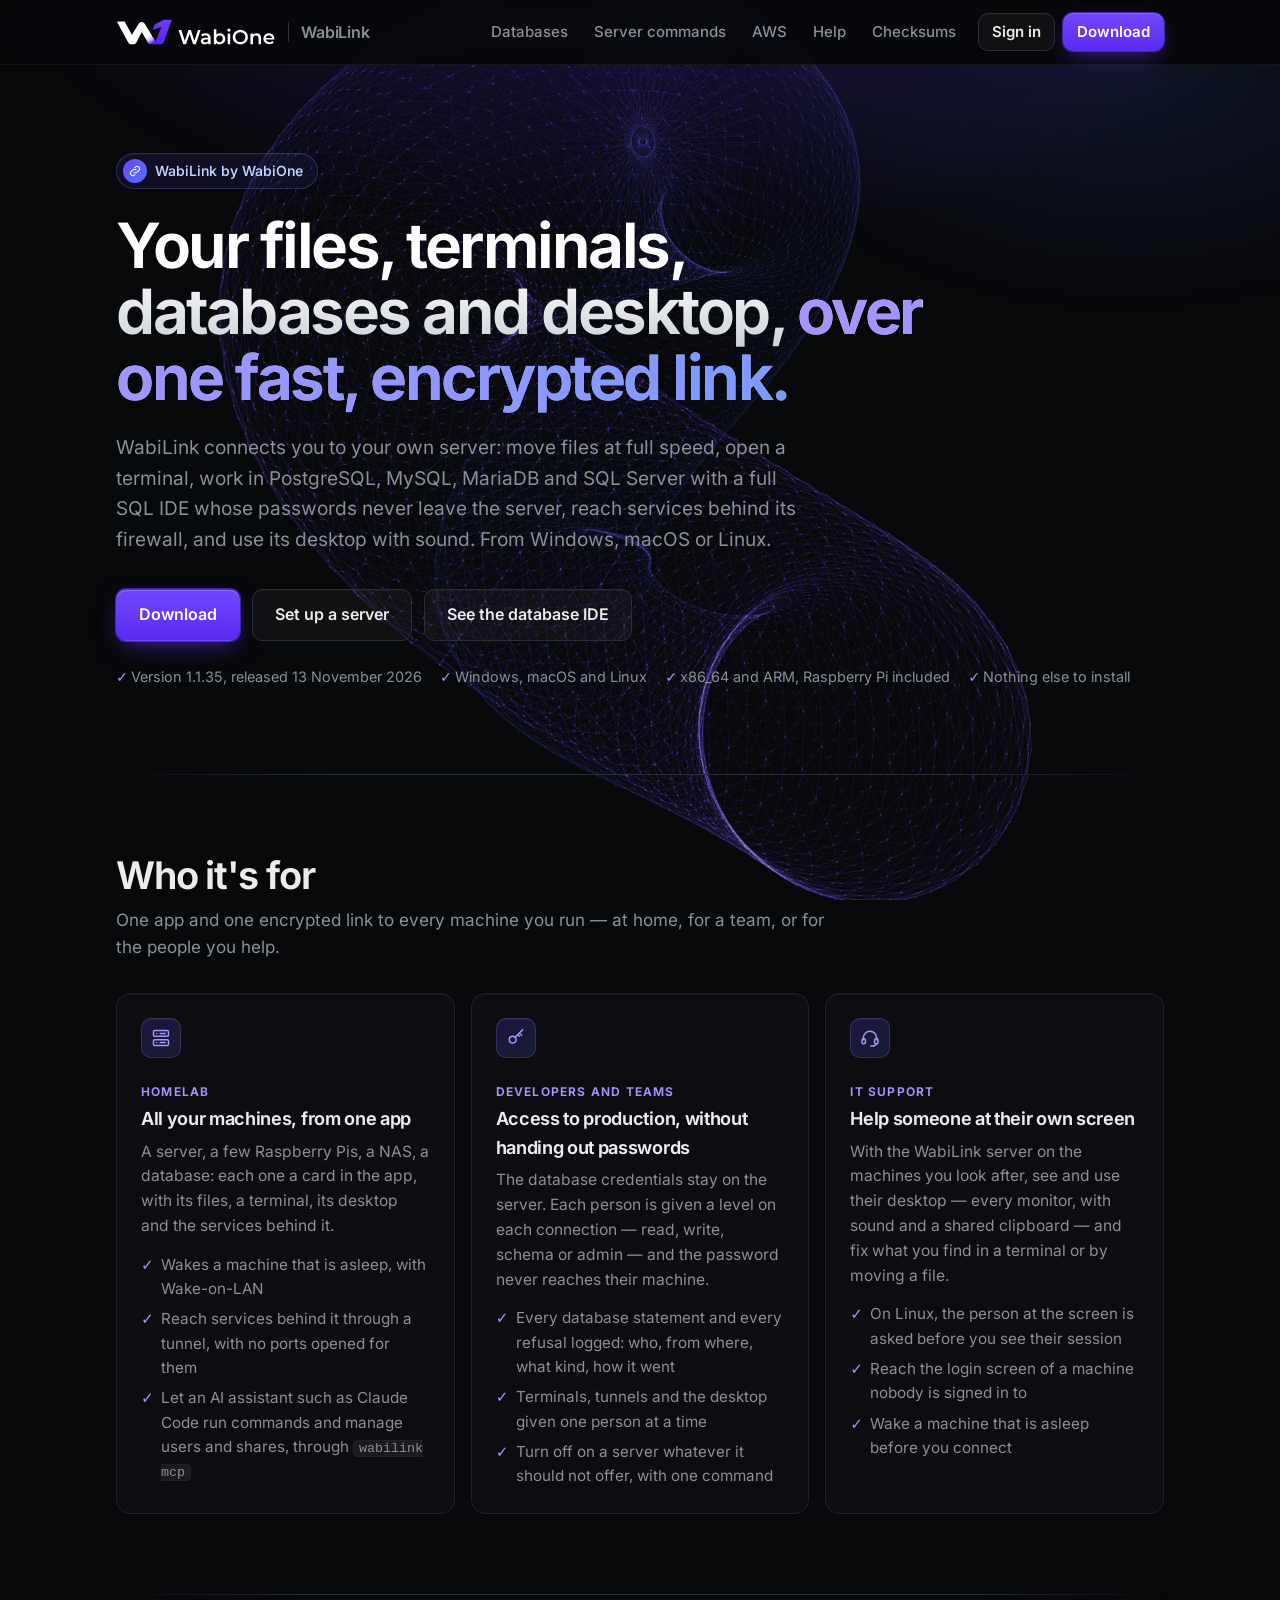
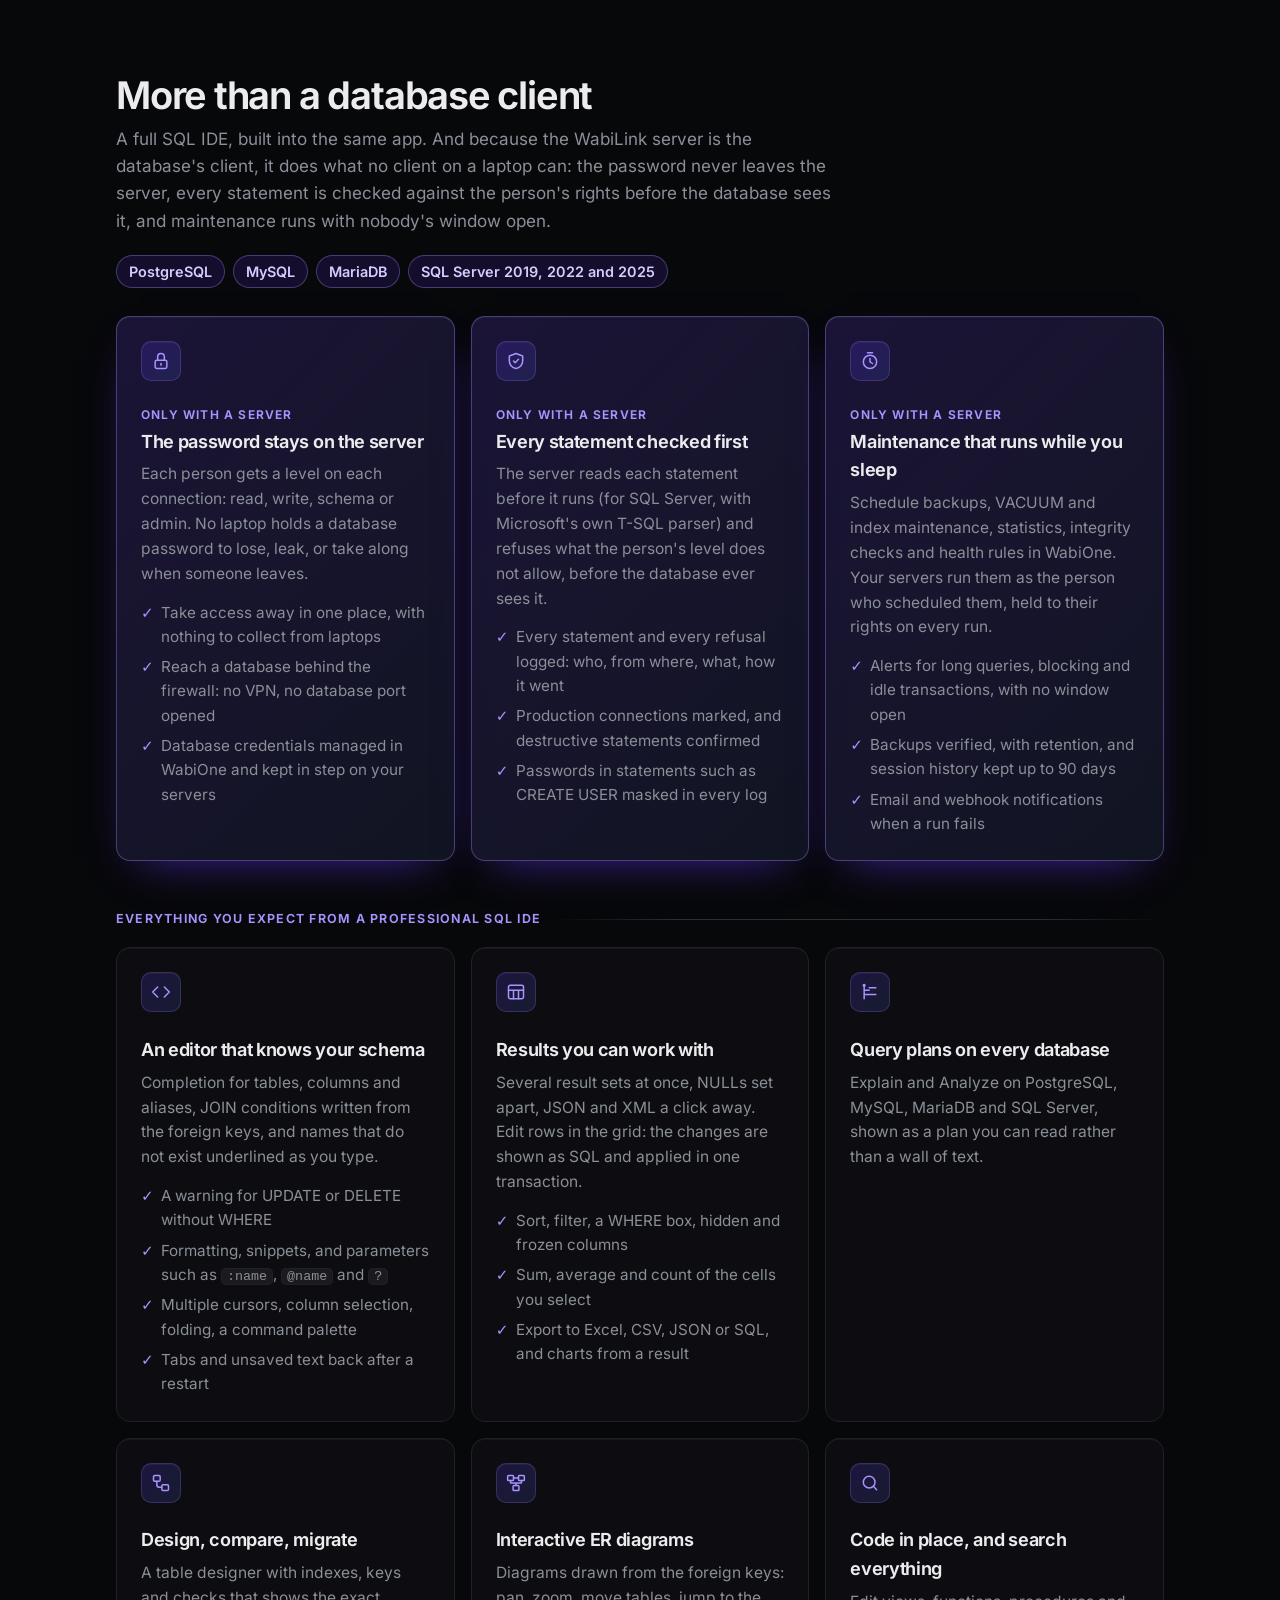
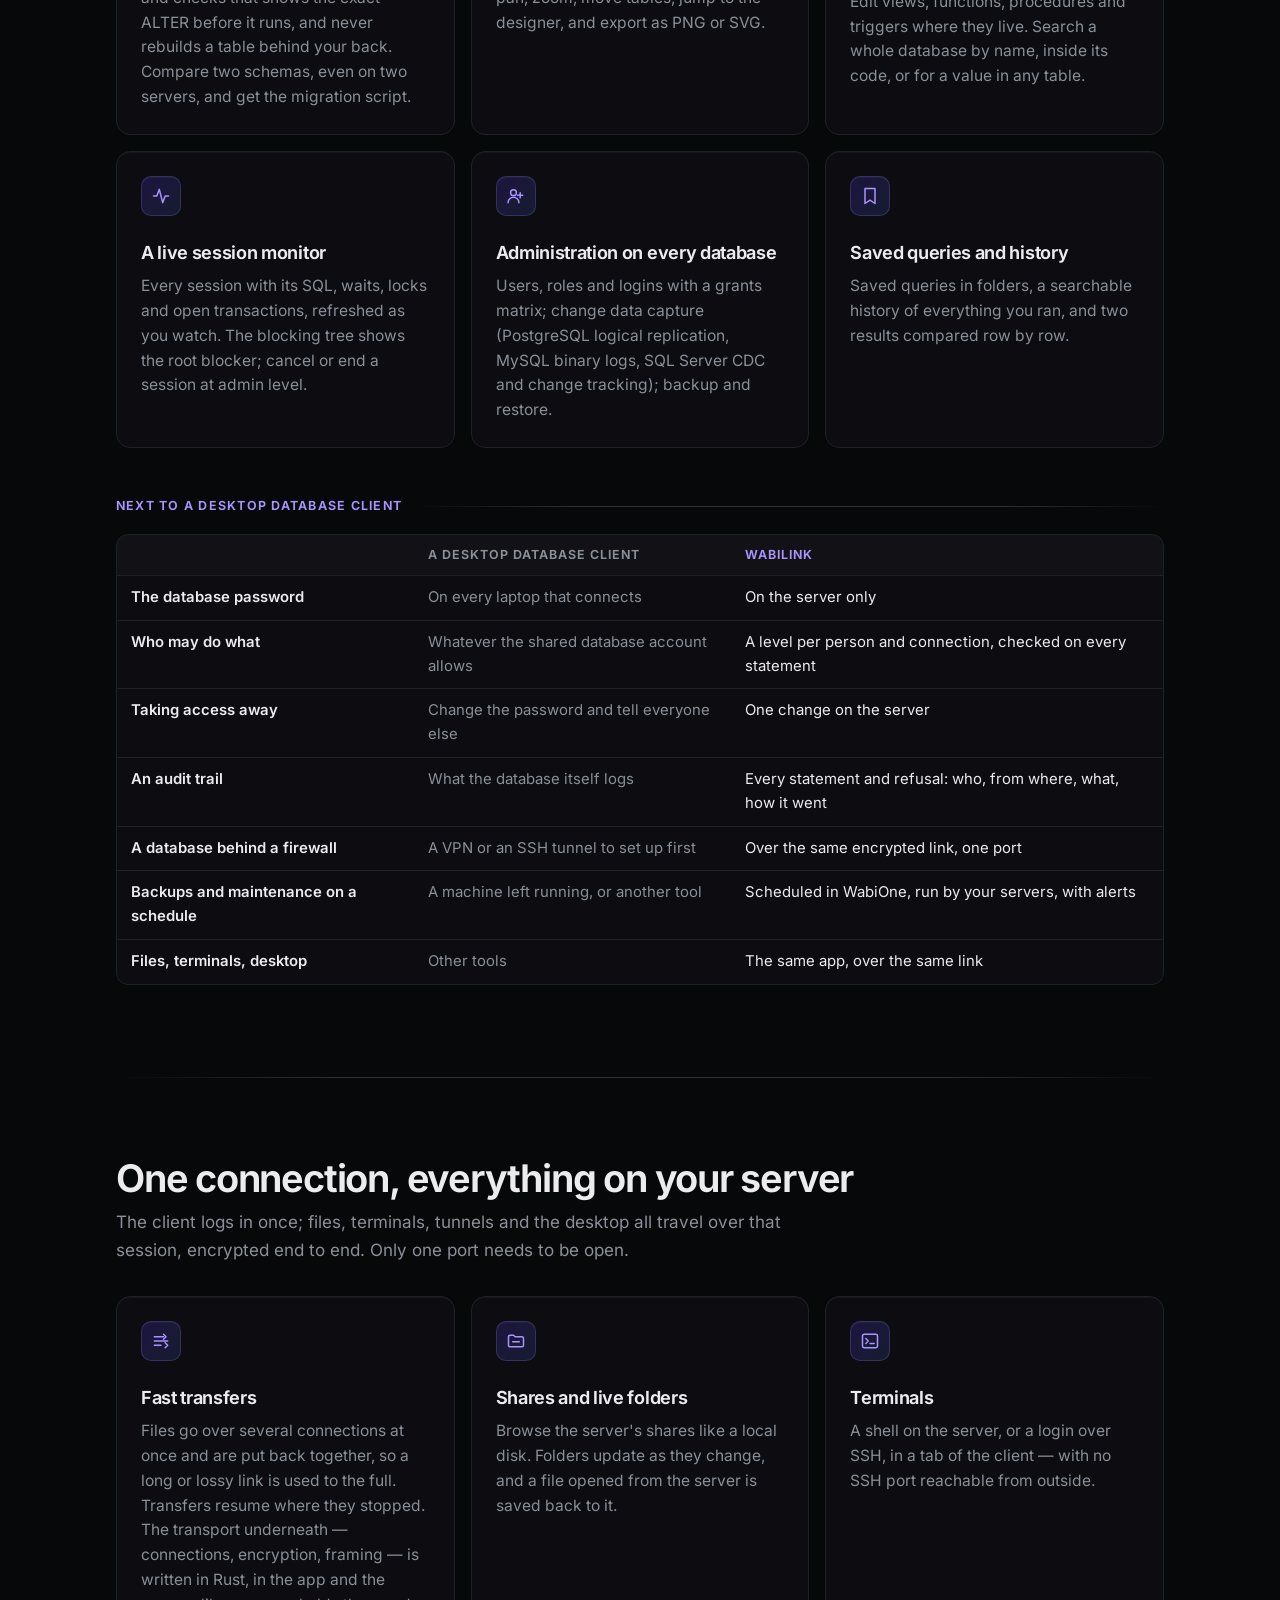
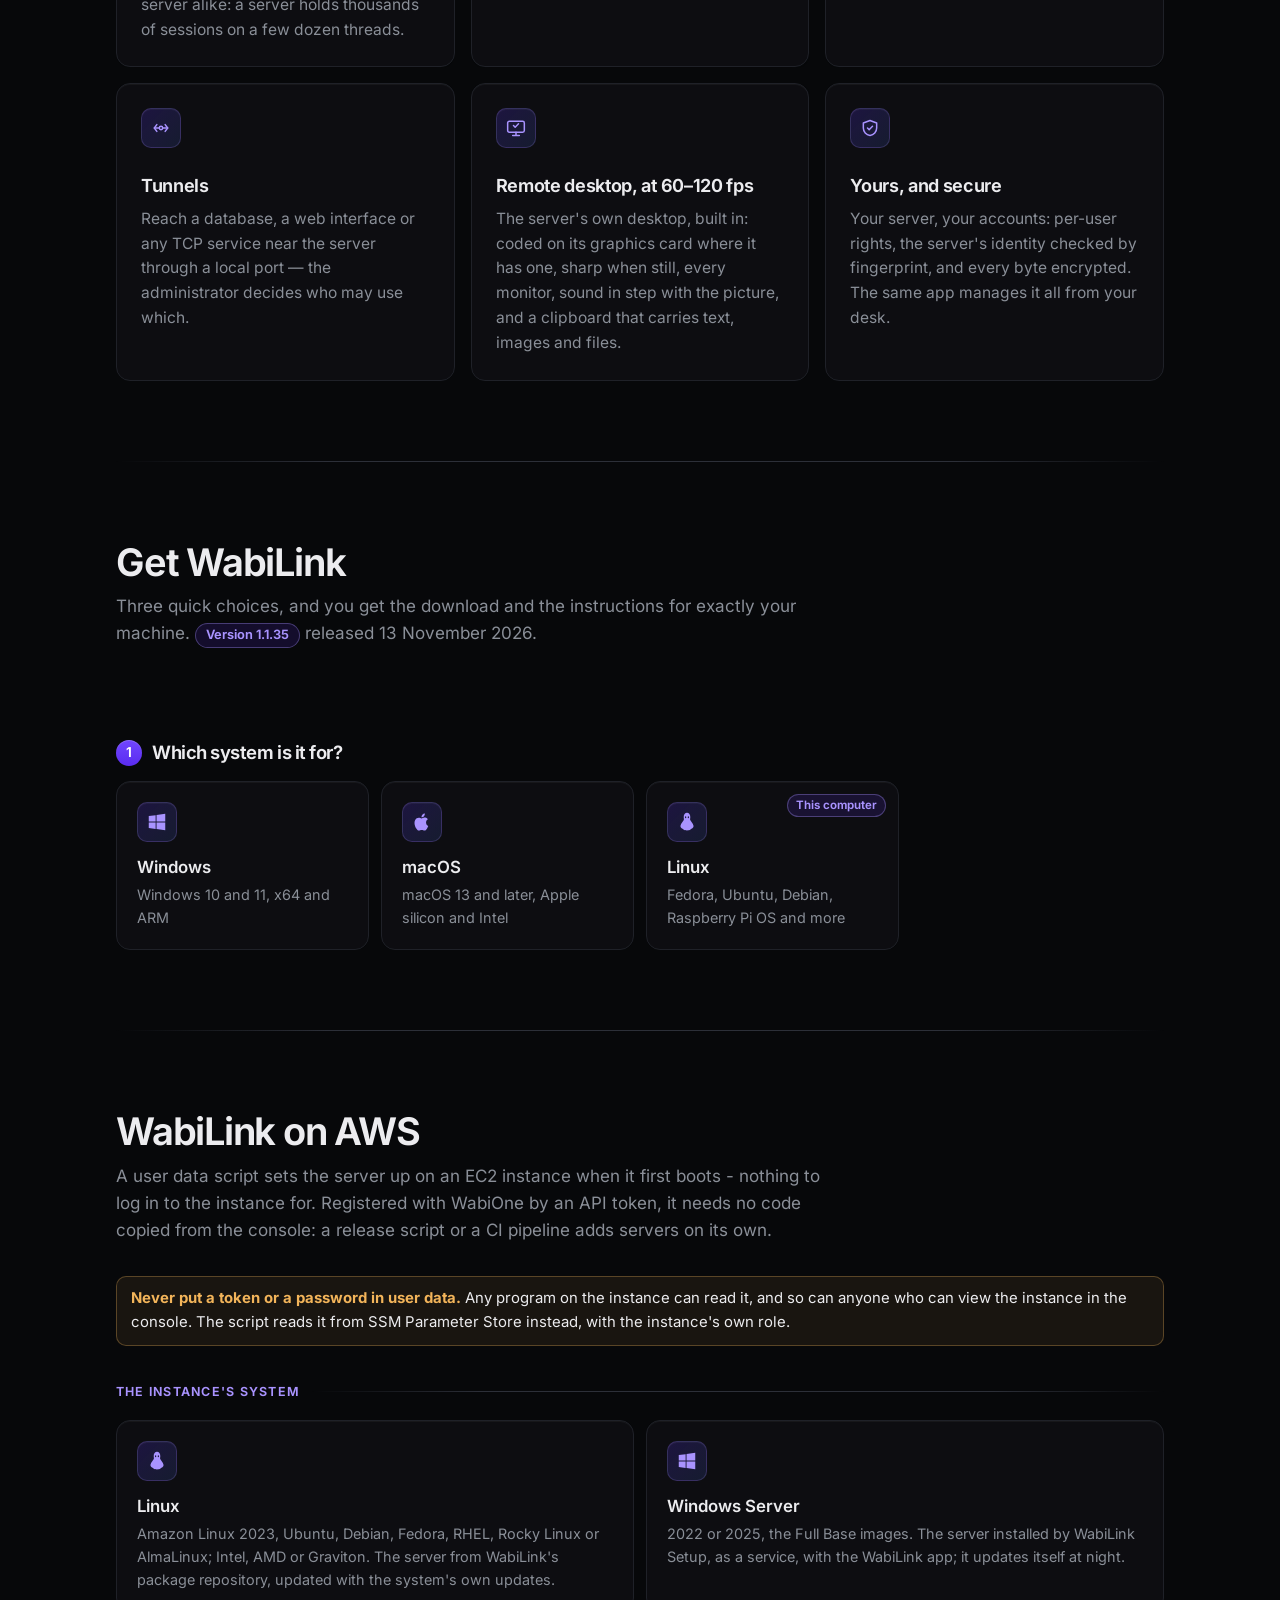
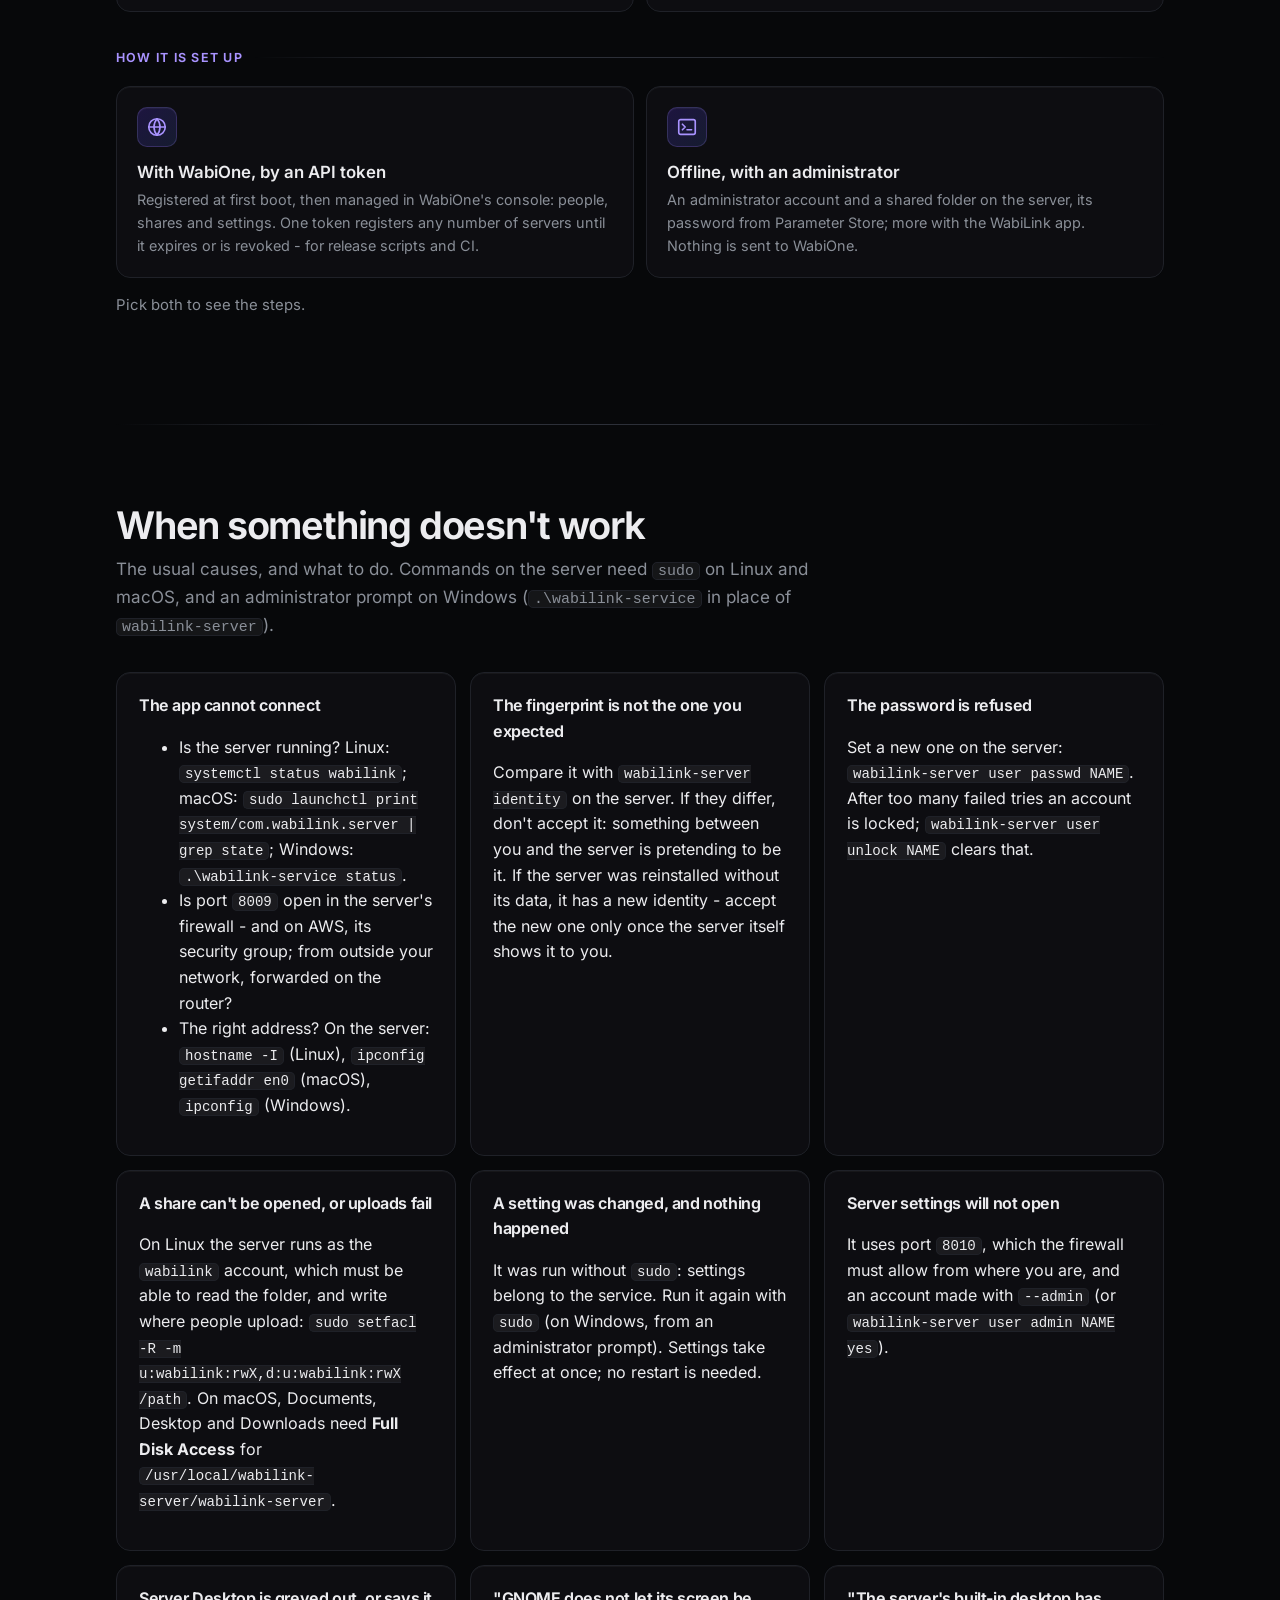
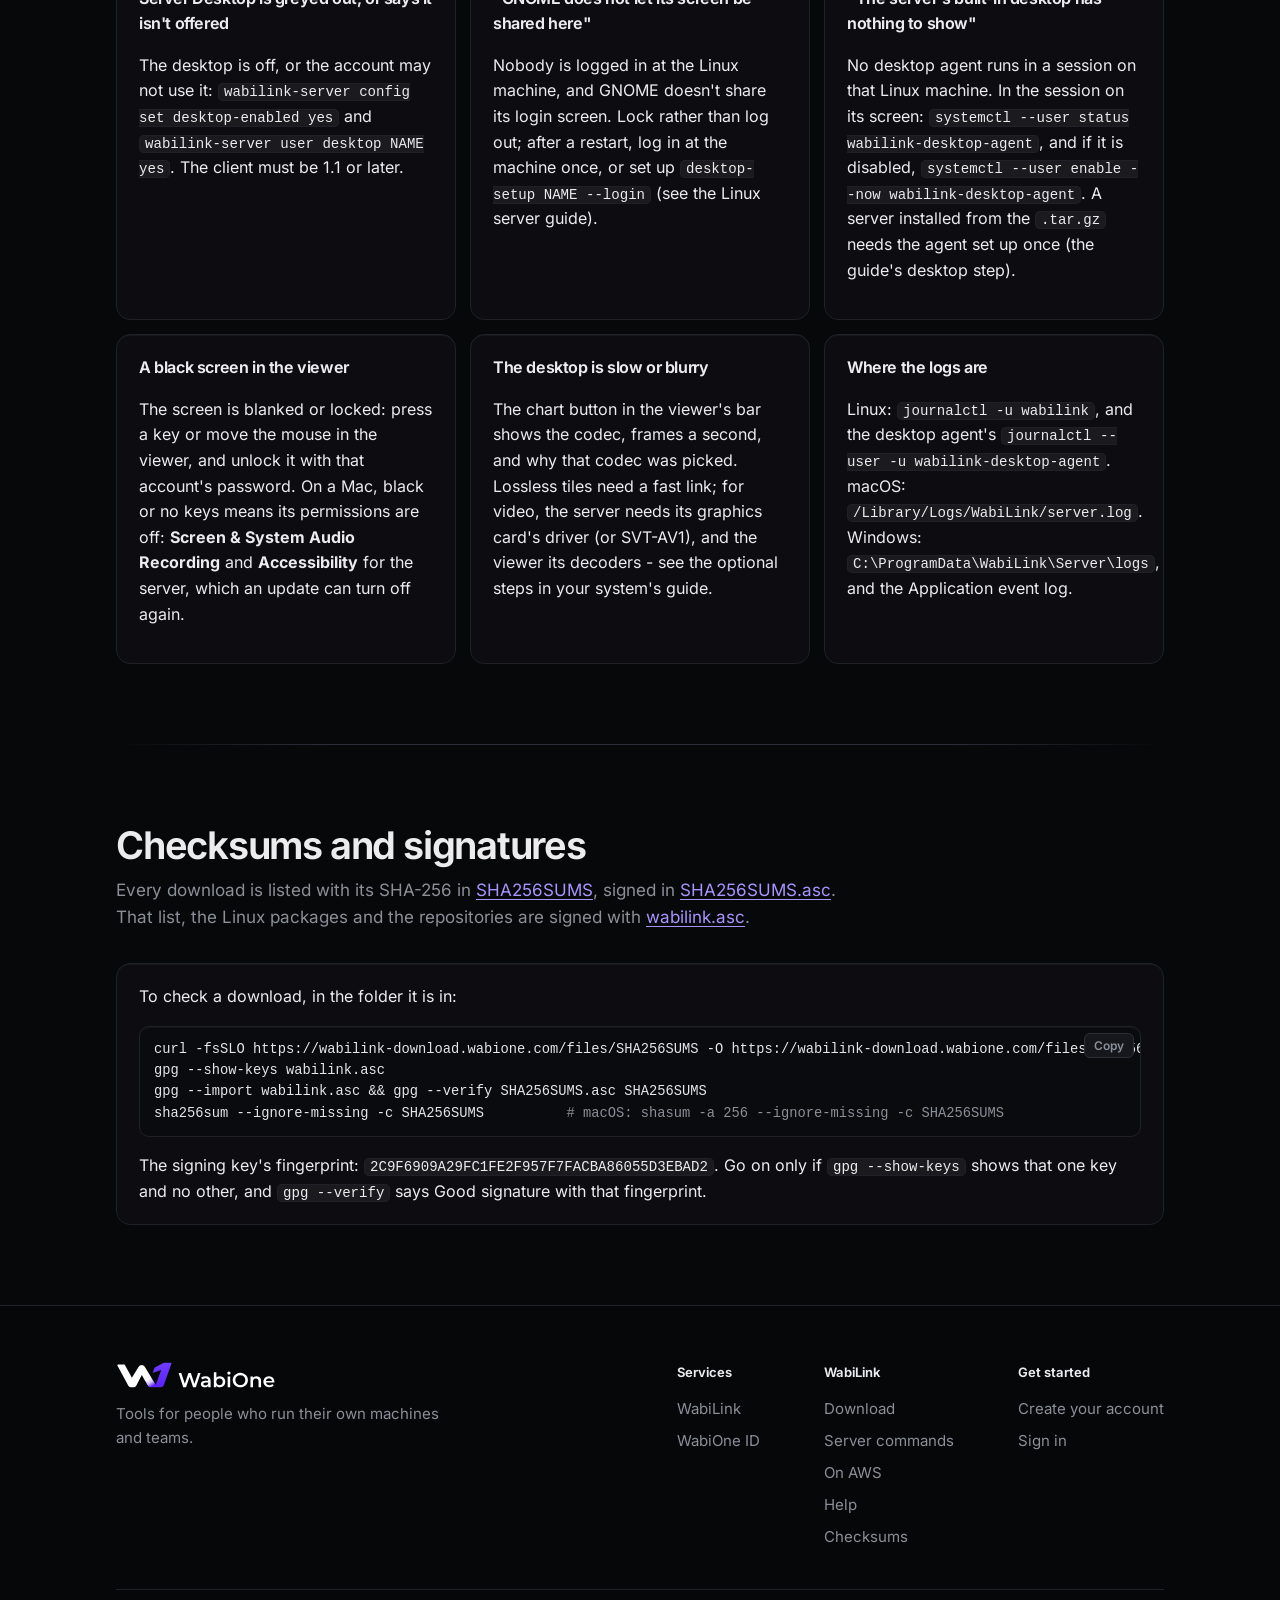
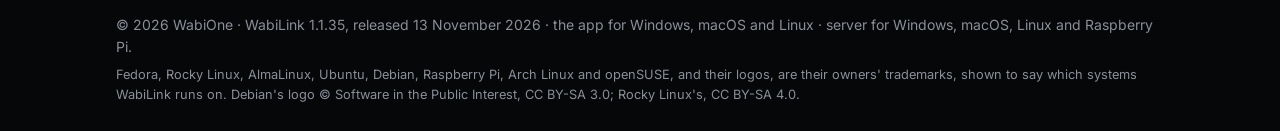
==== commit ecaf2ff1: "wabilink-server 1.1.35" ====
--- a/index.html
+++ b/index.html
@@ -6,7 +6,7 @@
 <meta name="color-scheme" content="dark">
 <meta name="theme-color" content="#07080a">
 <title>WabiLink</title>
-<meta name="description" content="WabiLink: your files, terminals, tunnels and desktop, over one fast, encrypted connection. Client and server for Windows, macOS and Linux.">
+<meta name="description" content="WabiLink: your files, terminals, tunnels, databases and desktop, over one fast, encrypted connection. A full SQL IDE for PostgreSQL, MySQL, MariaDB and SQL Server whose passwords never leave the server. Client and server for Windows, macOS and Linux.">
 <link rel="icon" type="image/svg+xml" href="assets/favicon.svg">
 <script src="assets/mesh.js" defer></script>
 <link rel="stylesheet" href="assets/site.css">
@@ -18,6 +18,7 @@
     <a class="brand" href="https://www.wabione.com/"><img class="logo" src="assets/logo.svg" alt="WabiOne" width="160" height="26"></a>
     <a class="product" href="#">WabiLink</a>
     <nav aria-label="Main">
+      <a class="wide" href="#databases">Databases</a>
       <a href="server-commands.html">Server commands</a>
       <a class="wide" href="#aws">AWS</a>
       <a href="#help">Help</a>
@@ -31,14 +32,16 @@
 <div class="hero">
   <div class="wrap">
     <p class="product-badge"><span class="mark" aria-hidden="true"><svg viewBox="0 0 24 24"><path d="M10 14a4 4 0 0 0 5.66 0l3-3a4 4 0 0 0-5.66-5.66l-1 1"/><path d="M14 10a4 4 0 0 0-5.66 0l-3 3a4 4 0 0 0 5.66 5.66l1-1"/></svg></span>WabiLink by WabiOne</p>
-    <h1>Your files, terminals and desktop &mdash; <em>over one fast, encrypted link.</em></h1>
+    <h1>Your files, terminals, databases and desktop, <em>over one fast, encrypted link.</em></h1>
     <p class="lead">WabiLink connects you to your own server: move files at full speed, open a terminal,
-      reach services behind its firewall, and use its desktop with sound &mdash; from Windows, macOS or Linux.</p>
+      work in PostgreSQL, MySQL, MariaDB and SQL Server with a full SQL IDE whose passwords never leave the server,
+      reach services behind its firewall, and use its desktop with sound. From Windows, macOS or Linux.</p>
     <div class="cta">
       <a class="button primary" href="#get" id="hero-get">Download</a>
       <a class="button ghost" href="#get" data-pick-role="server">Set up a server</a>
-    </div>
-    <p class="meta"><span>Version 1.1.30, released 8 November 2026</span><span>Windows, macOS and Linux</span><span>x86_64 and ARM, Raspberry Pi included</span><span>Nothing else to install</span></p>
+      <a class="button ghost" href="#databases">See the database IDE</a>
+    </div>
+    <p class="meta"><span>Version 1.1.35, released 13 November 2026</span><span>Windows, macOS and Linux</span><span>x86_64 and ARM, Raspberry Pi included</span><span>Nothing else to install</span></p>
   </div>
 </div>
 
@@ -88,6 +91,141 @@
   </div>
 </section>
 
+<section id="databases">
+  <div class="wrap">
+    <h2>More than a database client</h2>
+    <p class="sub">A full SQL IDE, built into the same app. And because the WabiLink server is the database's
+      client, it does what no client on a laptop can: the password never leaves the server, every statement is
+      checked against the person's rights before the database sees it, and maintenance runs with nobody's window open.</p>
+    <ul class="engines" aria-label="Supported databases">
+      <li>PostgreSQL</li><li>MySQL</li><li>MariaDB</li><li>SQL Server 2019, 2022 and 2025</li>
+    </ul>
+    <div class="features">
+      <div class="feature star">
+        <svg viewBox="0 0 24 24"><rect x="5" y="11" width="14" height="10" rx="2"/><path d="M8 11V7a4 4 0 0 1 8 0v4"/><path d="M12 15v2"/></svg>
+        <span class="who">Only with a server</span>
+        <h3>The password stays on the server</h3>
+        <p>Each person gets a level on each connection: read, write, schema or admin. No laptop holds a database
+          password to lose, leak, or take along when someone leaves.</p>
+        <ul>
+          <li>Take access away in one place, with nothing to collect from laptops</li>
+          <li>Reach a database behind the firewall: no VPN, no database port opened</li>
+          <li>Database credentials managed in WabiOne and kept in step on your servers</li>
+        </ul>
+      </div>
+      <div class="feature star">
+        <svg viewBox="0 0 24 24"><path d="M12 3l8 3v6c0 4.5-3.4 8.3-8 9-4.6-.7-8-4.5-8-9V6z"/><path d="M9 12l2 2 4-4"/></svg>
+        <span class="who">Only with a server</span>
+        <h3>Every statement checked first</h3>
+        <p>The server reads each statement before it runs (for SQL Server, with Microsoft's own T-SQL parser) and
+          refuses what the person's level does not allow, before the database ever sees it.</p>
+        <ul>
+          <li>Every statement and every refusal logged: who, from where, what, how it went</li>
+          <li>Production connections marked, and destructive statements confirmed</li>
+          <li>Passwords in statements such as CREATE USER masked in every log</li>
+        </ul>
+      </div>
+      <div class="feature star">
+        <svg viewBox="0 0 24 24"><circle cx="12" cy="13" r="8"/><path d="M12 9v4l3 2M9 2h6"/></svg>
+        <span class="who">Only with a server</span>
+        <h3>Maintenance that runs while you sleep</h3>
+        <p>Schedule backups, VACUUM and index maintenance, statistics, integrity checks and health rules in
+          WabiOne. Your servers run them as the person who scheduled them, held to their rights on every run.</p>
+        <ul>
+          <li>Alerts for long queries, blocking and idle transactions, with no window open</li>
+          <li>Backups verified, with retention, and session history kept up to 90 days</li>
+          <li>Email and webhook notifications when a run fails</li>
+        </ul>
+      </div>
+    </div>
+
+    <div class="part">Everything you expect from a professional SQL IDE</div>
+    <div class="features">
+      <div class="feature">
+        <svg viewBox="0 0 24 24"><path d="M8 6l-6 6 6 6M16 6l6 6-6 6"/></svg>
+        <h3>An editor that knows your schema</h3>
+        <p>Completion for tables, columns and aliases, JOIN conditions written from the foreign keys, and names
+          that do not exist underlined as you type.</p>
+        <ul>
+          <li>A warning for UPDATE or DELETE without WHERE</li>
+          <li>Formatting, snippets, and parameters such as <code>:name</code>, <code>@name</code> and <code>?</code></li>
+          <li>Multiple cursors, column selection, folding, a command palette</li>
+          <li>Tabs and unsaved text back after a restart</li>
+        </ul>
+      </div>
+      <div class="feature">
+        <svg viewBox="0 0 24 24"><rect x="3" y="4" width="18" height="16" rx="2"/><path d="M3 10h18M9 10v10M15 10v10"/></svg>
+        <h3>Results you can work with</h3>
+        <p>Several result sets at once, NULLs set apart, JSON and XML a click away. Edit rows in the grid: the
+          changes are shown as SQL and applied in one transaction.</p>
+        <ul>
+          <li>Sort, filter, a WHERE box, hidden and frozen columns</li>
+          <li>Sum, average and count of the cells you select</li>
+          <li>Export to Excel, CSV, JSON or SQL, and charts from a result</li>
+        </ul>
+      </div>
+      <div class="feature">
+        <svg viewBox="0 0 24 24"><path d="M5 4v6h6M5 10v10M5 15h6M11 7h8M11 15h8"/><circle cx="5" cy="4" r="1"/></svg>
+        <h3>Query plans on every database</h3>
+        <p>Explain and Analyze on PostgreSQL, MySQL, MariaDB and SQL Server, shown as a plan you can read rather
+          than a wall of text.</p>
+      </div>
+      <div class="feature">
+        <svg viewBox="0 0 24 24"><rect x="3" y="3" width="8" height="7" rx="1.5"/><rect x="13" y="14" width="8" height="7" rx="1.5"/><path d="M7 10v4a3 3 0 0 0 3 3h3"/></svg>
+        <h3>Design, compare, migrate</h3>
+        <p>A table designer with indexes, keys and checks that shows the exact ALTER before it runs, and never
+          rebuilds a table behind your back. Compare two schemas, even on two servers, and get the migration script.</p>
+      </div>
+      <div class="feature">
+        <svg viewBox="0 0 24 24"><rect x="2" y="3" width="7" height="6" rx="1"/><rect x="15" y="3" width="7" height="6" rx="1"/><rect x="8.5" y="15" width="7" height="6" rx="1"/><path d="M9 6h6M5.5 9v3h13V9M12 12v3"/></svg>
+        <h3>Interactive ER diagrams</h3>
+        <p>Diagrams drawn from the foreign keys: pan, zoom, move tables, jump to the designer, and export as PNG
+          or SVG.</p>
+      </div>
+      <div class="feature">
+        <svg viewBox="0 0 24 24"><circle cx="11" cy="11" r="7"/><path d="M20 20l-4-4"/></svg>
+        <h3>Code in place, and search everything</h3>
+        <p>Edit views, functions, procedures and triggers where they live. Search a whole database by name, inside
+          its code, or for a value in any table.</p>
+      </div>
+      <div class="feature">
+        <svg viewBox="0 0 24 24"><path d="M3 12h4l3-8 4 16 3-8h4"/></svg>
+        <h3>A live session monitor</h3>
+        <p>Every session with its SQL, waits, locks and open transactions, refreshed as you watch. The blocking
+          tree shows the root blocker; cancel or end a session at admin level.</p>
+      </div>
+      <div class="feature">
+        <svg viewBox="0 0 24 24"><circle cx="9" cy="8" r="3.5"/><path d="M2.5 20a6.5 6.5 0 0 1 13 0"/><path d="M17 8v6M14 11h6"/></svg>
+        <h3>Administration on every database</h3>
+        <p>Users, roles and logins with a grants matrix; change data capture (PostgreSQL logical replication, MySQL
+          binary logs, SQL Server CDC and change tracking); backup and restore.</p>
+      </div>
+      <div class="feature">
+        <svg viewBox="0 0 24 24"><path d="M6 3h12v18l-6-4-6 4z"/></svg>
+        <h3>Saved queries and history</h3>
+        <p>Saved queries in folders, a searchable history of everything you ran, and two results compared row by
+          row.</p>
+      </div>
+    </div>
+
+    <div class="part">Next to a desktop database client</div>
+    <div class="table-scroll">
+      <table class="keys compare">
+        <thead><tr><th scope="col"></th><th scope="col">A desktop database client</th><th scope="col">WabiLink</th></tr></thead>
+        <tbody>
+          <tr><td>The database password</td><td data-label="A desktop database client">On every laptop that connects</td><td data-label="WabiLink">On the server only</td></tr>
+          <tr><td>Who may do what</td><td data-label="A desktop database client">Whatever the shared database account allows</td><td data-label="WabiLink">A level per person and connection, checked on every statement</td></tr>
+          <tr><td>Taking access away</td><td data-label="A desktop database client">Change the password and tell everyone else</td><td data-label="WabiLink">One change on the server</td></tr>
+          <tr><td>An audit trail</td><td data-label="A desktop database client">What the database itself logs</td><td data-label="WabiLink">Every statement and refusal: who, from where, what, how it went</td></tr>
+          <tr><td>A database behind a firewall</td><td data-label="A desktop database client">A VPN or an SSH tunnel to set up first</td><td data-label="WabiLink">Over the same encrypted link, one port</td></tr>
+          <tr><td>Backups and maintenance on a schedule</td><td data-label="A desktop database client">A machine left running, or another tool</td><td data-label="WabiLink">Scheduled in WabiOne, run by your servers, with alerts</td></tr>
+          <tr><td>Files, terminals, desktop</td><td data-label="A desktop database client">Other tools</td><td data-label="WabiLink">The same app, over the same link</td></tr>
+        </tbody>
+      </table>
+    </div>
+  </div>
+</section>
+
 <section id="features">
   <div class="wrap">
     <h2>One connection, everything on your server</h2>
@@ -98,7 +236,9 @@
         <svg viewBox="0 0 24 24"><path d="M4 7h11M4 12h16M4 17h8"/><path d="M15 4l3 3-3 3M17 14l3 3-3 3"/></svg>
         <h3>Fast transfers</h3>
         <p>Files go over several connections at once and are put back together, so a long or lossy link is
-          used to the full. Transfers resume where they stopped.</p>
+          used to the full. Transfers resume where they stopped. The transport underneath &mdash; connections,
+          encryption, framing &mdash; is written in Rust, in the app and the server alike: a server holds thousands
+          of sessions on a few dozen threads.</p>
       </div>
       <div class="feature">
         <svg viewBox="0 0 24 24"><path d="M3 7a2 2 0 0 1 2-2h4l2 2h8a2 2 0 0 1 2 2v8a2 2 0 0 1-2 2H5a2 2 0 0 1-2-2z"/><path d="M8 13h8"/></svg>
@@ -138,7 +278,7 @@
   <div class="wrap">
     <h2>Get WabiLink</h2>
     <p class="sub">Three quick choices, and you get the download and the instructions for exactly your machine.
-      <span class="version">Version 1.1.30</span> released 8 November 2026.</p>
+      <span class="version">Version 1.1.35</span> released 13 November 2026.</p>
 
     <div class="crumbs" id="crumbs" aria-live="polite"></div>
 
@@ -172,7 +312,7 @@
         <button class="choice" data-distro="raspi"><span class="icon logo" style="color:#A22846"><svg viewBox="0 0 24 24" aria-hidden="true"><path d="m19.8955 10.8961-.1726-.3028c.0068-2.1746-1.0022-3.061-2.1788-3.7348.356-.0938.7237-.1711.8245-.6182.6118-.1566.7397-.4398.8011-.7398.16-.1066.6955-.4061.6394-.9211.2998-.2069.4669-.4725.3819-.8487.3222-.3515.407-.6419.2702-.9096.3868-.4805.2152-.7295.05-.9817.2897-.5254.0341-1.0887-.7758-.9944-.3221-.4733-1.0244-.3659-1.133-.3637-.1215-.1519-.2819-.2821-.7755-.219-.3197-.2851-.6771-.2364-1.0458-.0964-.4378-.3403-.7275-.0675-1.0584.0356-.53-.1706-.6513.0631-.9117.1583-.5781-.1203-.7538.1416-1.0309.4182l-.3224-.0063c-.8719.5061-1.305 1.5366-1.4585 2.0664-.1536-.5299-.5858-1.5604-1.4575-2.0664l-.3223.0063C9.942.5014 9.7663.2394 9.1883.3597 8.9279.2646 8.807.0309 8.2766.2015c-.2172-.0677-.417-.2084-.6522-.2012l.0004.0002C7.5017.0041 7.369.049 7.2185.166c-.3688-.1401-.7262-.1887-1.0459.0964-.4936-.0631-.654.0671-.7756.219C5.2887.4791 4.5862.3717 4.264.845c-.8096-.0943-1.0655.4691-.7756.9944-.1653.2521-.3366.5013.05.9819-.1367.2677-.0519.5581.2703.9096-.085.3763.0822.6418.3819.8487-.0561.515.4795.8144.6394.9211.0614.3001.1894.5832.8011.7398.1008.4472.4685.5244.8245.6183-1.1766.6737-2.1856 1.56-2.1788 3.7348l-.1724.3028c-1.3491.8082-2.5629 3.4056-.6648 5.5167.124.6609.3319 1.1355.5171 1.6609.2769 2.117 2.0841 3.1082 2.5608 3.2255.6984.524 1.4423 1.0212 2.449 1.3696.949.964 1.977 1.3314 3.0107 1.3308.0152 0 .0306.0002.0457 0 1.0337.0006 2.0618-.3668 3.0107-1.3308 1.0067-.3483 1.7506-.8456 2.4491-1.3696.4766-.1173 2.2838-1.1085 2.5607-3.2255.1851-.5253.3931-1 .517-1.6609 1.8981-2.1113.6843-4.7089-.6649-5.517zm-1.0386-.3715c-.0704.8759-4.6354-3.0504-3.8472-3.1808 2.1391-.3558 3.9191.896 3.8472 3.1808zm-2.0155 4.3649c-1.1481.7409-2.8025.2626-3.6953-1.0681-.8928-1.3306-.6858-3.0101.4623-3.7509 1.1481-.7409 2.8025-.2627 3.6953 1.068.8927 1.3307.6858 3.0101-.4623 3.751zM13.6591 1.3721c.0396.1967.0843.321.1354.3577.2537-.272.4611-.5506.7878-.8123.0011.1537-.0776.3205.1169.4425.1752-.2356.4119-.4459.7263-.6244-.1514.2611-.026.3404.0554.4486.24-.2059.4681-.4144.9109-.5759-.121.1474-.2902.2914-.1108.4607.2473-.1544.496-.3086 1.0833-.4183-.1323.1475-.4059.295-.2401.4426.3104-.1186.6539-.2047 1.034-.2546-.182.1496-.3337.2963-.1846.4122.3323-.1022.7899-.2398 1.2372-.1212l-.2832.2849c-.0314.0382.6623.0297 1.1202.0364-.167.2321-.3375.4562-.437.8548.0454.0459.2723.0204.4862 0-.2194.4618-.6004.5783-.6893.776.134.1015.32.075.5232.006-.158.3254-.4892.5484-.7509.8123.0662.047.1818.075.4555.0425-.2418.257-.5339.492-.8802.7032.0614.0708.2722.0681.4678.0727-.3136.3069-.7173.466-1.0955.6668.1885.1288.3234.0988.4678.097-.2676.2198-.7225.3342-1.1448.4668.0803.1249.1607.1589.3324.194-.447.2473-1.0873.1343-1.2679.2607.0435.1243.1665.2053.3139.2728-.7197.0418-2.6879-.0262-3.0652-1.5156.7367-.8094 2.0813-1.7593 4.394-2.934-1.7994.6022-3.4229 1.405-4.7817 2.5096-1.5978-.7436-.4965-2.6197.283-3.3645zm-1.6126 5.3718c1.1329-.0123 2.5356.8325 2.53 1.6286-.005.7027-.9851 1.2715-2.5213 1.2607-1.5043-.0177-2.5172-.7148-2.5137-1.3957.003-.5603 1.2282-1.5263 2.505-1.4936zm-5.7646-.6006c.1717-.0351.252-.0692.3323-.194-.4223-.1327-.8772-.247-1.1448-.4668.1444.0018.2792.0318.4678-.097-.3783-.2008-.782-.3599-1.0956-.6668.1955-.0048.4064-.002.4677-.0728-.3462-.2113-.6383-.4463-.8801-.7033.2738.0325.3893.0045.4555-.0425-.2617-.264-.593-.487-.7509-.8123.2032.069.3892.0954.5232-.006-.089-.1977-.47-.3142-.6894-.776.214.0204.4409.0459.4863 0-.0994-.3985-.2698-.6226-.4369-.8547.4579-.0067 1.1516.0018 1.1202-.0364l-.2831-.2849c.4472-.1186.9049.019 1.2371.1213.1492-.1159-.0026-.2626-.1847-.4123.3801.05.7236.1361 1.034.2547.1659-.1476-.1076-.2951-.24-.4426.5872.1097.8361.2639 1.0833.4183.1794-.1694.0103-.3133-.1108-.4607.4428.1615.6709.37.911.5759.0814-.1082.2068-.1875.0554-.4486.3143.1785.5511.3888.7263.6244.1945-.122.1159-.2888.1169-.4426.3267.2618.534.5404.7879.8124.0511-.0366.0959-.161.1354-.3577.7794.7448 1.8807 2.6208.2831 3.3646-1.3589-1.1039-2.9817-1.9064-4.78-2.5086 2.3115 1.174 3.6556 2.1239 4.392 2.9328-.3773 1.4895-2.3455 1.5575-3.0651 1.5157.1473-.0676.2703-.1485.3139-.2728-.1806-.1264-.8209-.0134-1.2679-.2607zm2.8175 1.1334c.7881.1304-3.7769 4.0567-3.8472 3.1809-.0719-2.2846 1.7079-3.5367 3.8472-3.1809zm-4.847 8.7567c-1.1094-.8789-1.4668-3.4529.5901-4.6097 1.2394-.3273.4184 5.051-.5901 4.6097zm4.2656 4.5989c-.6257.3719-2.1452.2187-3.2252-1.3095-.7283-1.2823-.6345-2.5872-.123-2.9705.7648-.4589 1.9464.1609 2.8559 1.2003.7923.9405 1.1536 2.5927.4923 3.0797zm-1.2415-5.6086c-1.1481-.7409-1.3551-2.4203-.4623-3.7511.8928-1.3307 2.5472-1.8089 3.6952-1.068 1.1481.7409 1.3551 2.4203.4623 3.7509-.8926 1.3308-2.5471 1.809-3.6952 1.0682zm4.7948 8.2279c-1.3763.0584-2.7258-1.1105-2.7081-1.5157-.0206-.594 1.6758-1.0578 2.782-1.0306 1.1131-.0479 2.6068.3531 2.6097.8851.0184.5166-1.3547 1.6838-2.6836 1.6612zm2.7584-5.8578c.0081 1.3899-1.226 2.5225-2.7562 2.5299-1.5302.0073-2.7773-1.1135-2.7854-2.5033v-.0265c-.008-1.3899 1.2259-2.5226 2.7562-2.5299 1.5302-.0073 2.7773 1.1134 2.7853 2.5033a.7794.7794 0 0 1 .0001.0265zm3.855 2.0029c-1.186 1.6208-2.7916 1.684-3.3896 1.2325-.6255-.5811-.148-2.3854.7094-3.3747v-.0003c.9812-1.0912 2.0302-1.8037 2.7609-1.2469.4919.4828.7805 2.3008-.0807 3.3894zm1.0724-3.4301c-1.0086.4413-1.8298-4.9372-.5901-4.61 2.0568 1.1569 1.6994 3.731.5901 4.61zm-.0256-8.3279h.2985v-.5304h.2986c.1502 0 .2053.0624.2262.2052.0152.1088.0113.2395.0477.3253h.2984c-.0533-.0763-.0515-.2358-.0571-.3213-.0097-.1373-.0513-.2796-.1977-.3176v-.0037c.1502-.061.2149-.1807.2149-.341 0-.2048-.1539-.3738-.3974-.3738h-.732v1.3573zm.2985-1.1255h.3269c.1333 0 .2054.0573.2054.188 0 .1369-.0721.1942-.2054.1942H20.03v-.3822zm-1.0337.4633c0 .7009.5682 1.2694 1.2695 1.2694s1.2695-.5684 1.2695-1.2694c0-.7013-.5683-1.2697-1.2695-1.2697-.7013 0-1.2695.5684-1.2695 1.2697zm2.3275 0c0 .5845-.4737 1.058-1.058 1.058s-1.058-.4735-1.058-1.058c0-.5849.4737-1.058 1.058-1.058s1.058.4731 1.058 1.058z"/></svg></span><strong>Raspberry Pi OS</strong><span class="d">12 and later, 64- or 32-bit</span></button>
         <button class="choice" data-distro="arch"><span class="icon logo" style="color:#1793D1"><svg viewBox="0 0 24 24" aria-hidden="true"><path d="M11.39.605C10.376 3.092 9.764 4.72 8.635 7.132c.693.734 1.543 1.589 2.923 2.554-1.484-.61-2.496-1.224-3.252-1.86C6.86 10.842 4.596 15.138 0 23.395c3.612-2.085 6.412-3.37 9.021-3.862a6.61 6.61 0 01-.171-1.547l.003-.115c.058-2.315 1.261-4.095 2.687-3.973 1.426.12 2.534 2.096 2.478 4.409a6.52 6.52 0 01-.146 1.243c2.58.505 5.352 1.787 8.914 3.844-.702-1.293-1.33-2.459-1.929-3.57-.943-.73-1.926-1.682-3.933-2.713 1.38.359 2.367.772 3.137 1.234-6.09-11.334-6.582-12.84-8.67-17.74zM22.898 21.36v-.623h-.234v-.084h.562v.084h-.234v.623h.331v-.707h.142l.167.5.034.107a2.26 2.26 0 01.038-.114l.17-.493H24v.707h-.091v-.593l-.206.593h-.084l-.205-.602v.602h-.091"/></svg></span><strong>Arch Linux</strong><span class="d">And Manjaro, EndeavourOS</span></button>
         <button class="choice" data-distro="opensuse"><span class="icon logo" style="color:#73BA25"><svg viewBox="0 0 24 24" aria-hidden="true"><path d="M10.724 0a12 12 0 0 0-9.448 4.623c1.464.391 2.5.727 2.81.832.005-.19.037-1.893.037-1.893s.004-.04.025-.06c.026-.026.065-.018.065-.018.385.056 8.602 1.274 12.066 3.292.427.25.638.517.902.786.958.99 2.223 5.108 2.359 5.957.005.033-.036.07-.054.083a5.177 5.177 0 0 1-.313.228c-.82.55-2.708 1.872-5.13 1.656-2.176-.193-5.018-1.44-8.445-3.699.336.79.668 1.58 1 2.371.497.258 5.287 2.7 7.651 2.651 1.904-.04 3.941-.968 4.756-1.458 0 0 .179-.108.257-.048.085.066.061.167.041.27-.05.234-.164.66-.242.863l-.065.165c-.093.25-.183.482-.356.625-.48.436-1.246.784-2.446 1.305-1.855.812-4.865 1.328-7.66 1.31-1.001-.022-1.968-.133-2.817-.232-1.743-.197-3.161-.357-4.026.269A12 12 0 0 0 10.724 24a12 12 0 0 0 12-12 12 12 0 0 0-12-12zM13.4 6.963a3.503 3.503 0 0 0-2.521.942 3.498 3.498 0 0 0-1.114 2.449 3.528 3.528 0 0 0 3.39 3.64 3.48 3.48 0 0 0 2.524-.946 3.504 3.504 0 0 0 1.114-2.446 3.527 3.527 0 0 0-3.393-3.64zm-.03 1.035a2.458 2.458 0 0 1 2.368 2.539 2.43 2.43 0 0 1-.774 1.706 2.456 2.456 0 0 1-1.762.659 2.461 2.461 0 0 1-2.364-2.542c.02-.655.3-1.26.777-1.707a2.419 2.419 0 0 1 1.756-.655zm.402 1.23c-.602 0-1.087.325-1.087.727 0 .4.485.725 1.087.725.6 0 1.088-.326 1.088-.725 0-.402-.487-.726-1.088-.726Z"/></svg></span><strong>openSUSE</strong><span class="d">Tumbleweed, Leap</span></button>
-        <button class="choice" data-distro="other"><span class="icon"><b>&hellip;</b></span><strong>Something else</strong><span class="d">Any with glibc, OpenSSL 3 and systemd</span></button>
+        <button class="choice" data-distro="other"><span class="icon"><b>&hellip;</b></span><strong>Something else</strong><span class="d">Any with glibc 2.28 or later, OpenSSL 3, ICU and systemd</span></button>
       </div>
     </div>
 
@@ -202,12 +342,12 @@
 
     <!-- Windows · client -->
     <div class="guide" data-guide="windows/client">
-      <div class="head"><h3>WabiLink for Windows</h3><span class="version">Version 1.1.30</span></div>
+      <div class="head"><h3>WabiLink for Windows</h3><span class="version">Version 1.1.35</span></div>
       <p class="intro">The app you connect with. It comes with everything it needs: no installer, nothing else to set up.</p>
       <ol class="steps">
         <li><h4>Download it</h4>
           <p>Most PCs are <strong>x64</strong>; take <strong>ARM64</strong> for a Snapdragon laptop or a Surface Pro X.</p>
-          <div class="buttons"><a class="dl" href="files/wabilink-client-1.1.30-windows-x64.zip">x64 <small>1.1.30 · 76 MB</small></a> <a class="dl" href="files/wabilink-client-1.1.30-windows-arm64.zip">ARM64 <small>1.1.30 · 73 MB</small></a></div>
+          <div class="buttons"><a class="dl" href="files/wabilink-client-1.1.35-windows-x64.zip">x64 <small>1.1.35 · 78 MB</small></a> <a class="dl" href="files/wabilink-client-1.1.35-windows-arm64.zip">ARM64 <small>1.1.35 · 76 MB</small></a></div>
         </li>
         <li><h4>Unpack it</h4>
           <p>Right-click the downloaded <code>.zip</code> &rarr; <strong>Extract All&hellip;</strong>, and choose where it should
@@ -250,14 +390,14 @@
 
     <!-- Windows · WabiLink Setup -->
     <div class="guide" data-guide="windows/setup">
-      <div class="head"><h3>WabiLink Setup for Windows</h3><span class="version">Version 1.1.30</span></div>
+      <div class="head"><h3>WabiLink Setup for Windows</h3><span class="version">Version 1.1.35</span></div>
       <p class="intro">Installs the WabiLink server on this PC, so others can reach it, and the WabiLink app to manage it. It
         walks you through setting the server up, and then keeps it up to date by itself. Run it on the PC that will be the server.</p>
       <ol class="steps">
         <li><h4>Download WabiLink Setup</h4>
           <p>The same file works on every Windows 10 and 11 PC, x64 or ARM. While it installs, it downloads the rest (about
             110&nbsp;MB) for this PC, so the PC needs internet.</p>
-          <div class="buttons"><a class="dl" href="files/wabilink-setup-1.1.30-windows.exe">WabiLink Setup <small>1.1.30 · 49 MB</small></a></div>
+          <div class="buttons"><a class="dl" href="files/wabilink-setup-1.1.35-windows.exe">WabiLink Setup <small>1.1.35 · 49 MB</small></a></div>
         </li>
         <li><h4>Open it</h4>
           <p>Open the downloaded file. Two things may come first:</p>
@@ -324,12 +464,12 @@
 
     <!-- Windows · server -->
     <div class="guide" data-guide="windows/server">
-      <div class="head"><h3>WabiLink Server for Windows</h3><span class="version">Version 1.1.30</span></div>
+      <div class="head"><h3>WabiLink Server for Windows</h3><span class="version">Version 1.1.35</span></div>
       <p class="intro">Runs as a Windows service: it starts with Windows, restarts if it stops, and shows this PC's own desktop to the people you allow.</p>
       <div class="tip"><strong>The easy way: WabiLink Setup.</strong> One download that installs the server and the WabiLink app, opens
         the firewall, and asks who may use the server: everything on this page, in a few clicks. It keeps the server up to date too.
         <a href="#windows/setup">What it asks, step by step</a>.
-        <div class="buttons"><a class="dl" href="files/wabilink-setup-1.1.30-windows.exe">WabiLink Setup <small>1.1.30 · 49 MB</small></a></div>
+        <div class="buttons"><a class="dl" href="files/wabilink-setup-1.1.35-windows.exe">WabiLink Setup <small>1.1.35 · 49 MB</small></a></div>
       </div>
       <p class="part">Or install it by hand, in PowerShell</p>
       <p class="part-intro">For Windows Server Core, which has no desktop for setup's window, or to see each step. Used WabiLink Setup?
@@ -341,9 +481,9 @@
           <pre><code>$arch = if ($env:PROCESSOR_ARCHITECTURE -eq 'ARM64') { 'arm64' } else { 'x64' }
 $dl = "C:\Program Files\WabiLink\.download"
 New-Item -ItemType Directory -Force $dl | Out-Null
-curl.exe -fLo "$dl\wabilink-server.zip" "https://wabilink-download.wabione.com/files/wabilink-server-1.1.30-windows-$arch.zip"
+curl.exe -fLo "$dl\wabilink-server.zip" "https://wabilink-download.wabione.com/files/wabilink-server-1.1.35-windows-$arch.zip"
 curl.exe -fLo "$dl\SHA256SUMS" "https://wabilink-download.wabione.com/files/SHA256SUMS"
-$listed = (Select-String -Path "$dl\SHA256SUMS" -Pattern "^([0-9a-f]{64}) [ *]wabilink-server-1.1.30-windows-$arch\.zip$").Matches[0].Groups[1].Value
+$listed = (Select-String -Path "$dl\SHA256SUMS" -Pattern "^([0-9a-f]{64}) [ *]wabilink-server-1.1.35-windows-$arch\.zip$").Matches[0].Groups[1].Value
 if ((Get-FileHash "$dl\wabilink-server.zip" -Algorithm SHA256).Hash -ne $listed) { throw "The download is not the file SHA256SUMS lists: do not unpack it." } else { Expand-Archive "$dl\wabilink-server.zip" -DestinationPath "C:\Program Files\WabiLink" }
 Remove-Item -Recurse -Force $dl
 cd "C:\Program Files\WabiLink\wabilink-server"</code></pre>
@@ -355,7 +495,7 @@
             the PC, download it here instead, check it the same way (<code>Get-FileHash</code> against the line for it in
             <code>SHA256SUMS</code>), right-click it &rarr; <strong>Properties</strong> &rarr; <strong>Unblock</strong>, and unpack it to
             <code>C:\Program Files\WabiLink</code>:</p>
-          <div class="buttons"><a class="dl" href="files/wabilink-server-1.1.30-windows-x64.zip">x64 <small>1.1.30 · 38 MB</small></a> <a class="dl" href="files/wabilink-server-1.1.30-windows-arm64.zip">ARM64 <small>1.1.30 · 37 MB</small></a></div>
+          <div class="buttons"><a class="dl" href="files/wabilink-server-1.1.35-windows-x64.zip">x64 <small>1.1.35 · 46 MB</small></a> <a class="dl" href="files/wabilink-server-1.1.35-windows-arm64.zip">ARM64 <small>1.1.35 · 44 MB</small></a></div>
         </li>
         <li><h4>Install and start the service</h4>
           <pre><code>.\wabilink-service install --start</code></pre>
@@ -478,9 +618,9 @@
           <pre><code>$arch = if ($env:PROCESSOR_ARCHITECTURE -eq 'ARM64') { 'arm64' } else { 'x64' }
 $dl = "C:\Program Files\WabiLink\.download"
 New-Item -ItemType Directory -Force $dl | Out-Null
-curl.exe -fLo "$dl\wabilink-server.zip" "https://wabilink-download.wabione.com/files/wabilink-server-1.1.30-windows-$arch.zip"
+curl.exe -fLo "$dl\wabilink-server.zip" "https://wabilink-download.wabione.com/files/wabilink-server-1.1.35-windows-$arch.zip"
 curl.exe -fLo "$dl\SHA256SUMS" "https://wabilink-download.wabione.com/files/SHA256SUMS"
-$listed = (Select-String -Path "$dl\SHA256SUMS" -Pattern "^([0-9a-f]{64}) [ *]wabilink-server-1.1.30-windows-$arch\.zip$").Matches[0].Groups[1].Value
+$listed = (Select-String -Path "$dl\SHA256SUMS" -Pattern "^([0-9a-f]{64}) [ *]wabilink-server-1.1.35-windows-$arch\.zip$").Matches[0].Groups[1].Value
 if ((Get-FileHash "$dl\wabilink-server.zip" -Algorithm SHA256).Hash -ne $listed) { throw "The download is not the file SHA256SUMS lists: do not unpack it." } else { .\wabilink-service stop; Expand-Archive "$dl\wabilink-server.zip" -DestinationPath "C:\Program Files\WabiLink" -Force; .\wabilink-service start }
 Remove-Item -Recurse -Force $dl</code></pre></div>
         <div class="card"><h4>Removing</h4>
@@ -493,7 +633,7 @@
 
     <!-- macOS · client -->
     <div class="guide" data-guide="macos/client">
-      <div class="head"><h3>WabiLink for macOS</h3><span class="version">Version 1.1.30</span></div>
+      <div class="head"><h3>WabiLink for macOS</h3><span class="version">Version 1.1.35</span></div>
       <p class="intro">The app you connect with. One command downloads the right version for your Mac and puts it in Applications.</p>
       <div class="tip"><strong>You need:</strong> macOS 13 (Ventura) or later, and an administrator account on the Mac (the one you set it up with usually is).</div>
       <ol class="steps">
@@ -533,7 +673,7 @@
       </ol>
       <details><summary>Or download it yourself</summary>
         <p>Apple silicon (M1 and later) or Intel: Apple menu &rarr; <strong>About This Mac</strong>.</p>
-        <div class="buttons"><a class="dl" href="files/wabilink-client-1.1.30-macos-arm64.zip">Apple silicon <small>1.1.30 · 49 MB</small></a> <a class="dl" href="files/wabilink-client-1.1.30-macos-x64.zip">Intel <small>1.1.30 · 52 MB</small></a></div>
+        <div class="buttons"><a class="dl" href="files/wabilink-client-1.1.35-macos-arm64.zip">Apple silicon <small>1.1.35 · 52 MB</small></a> <a class="dl" href="files/wabilink-client-1.1.35-macos-x64.zip">Intel <small>1.1.35 · 54 MB</small></a></div>
         <p>Open the <code>.zip</code> (Safari may already have) and drag <strong>WabiLink</strong> into Applications. The first time,
           Control-click it &rarr; <strong>Open</strong> &rarr; <strong>Open</strong>; on macOS 15 and later, open it, then System Settings
           &rarr; <strong>Privacy &amp; Security</strong> &rarr; <strong>Open Anyway</strong>.</p>
@@ -548,7 +688,7 @@
 
     <!-- macOS · server -->
     <div class="guide" data-guide="macos/server">
-      <div class="head"><h3>WabiLink Server for macOS</h3><span class="version">Version 1.1.30</span></div>
+      <div class="head"><h3>WabiLink Server for macOS</h3><span class="version">Version 1.1.35</span></div>
       <p class="intro">Runs as a service: it starts when the Mac starts, before anyone logs in, and restarts if it stops. Copy each
         box into Terminal as it is - nothing in them needs changing.</p>
       <div class="tip"><strong>You need:</strong>
@@ -705,7 +845,7 @@
 
     <!-- Linux · client -->
     <div class="guide" data-guide="linux/client">
-      <div class="head"><h3>WabiLink for <span data-distro-name>Linux</span></h3><span class="version">Version 1.1.30</span></div>
+      <div class="head"><h3>WabiLink for <span data-distro-name>Linux</span></h3><span class="version">Version 1.1.35</span></div>
       <p class="intro">The app you connect with. It brings its own runtime; the system provides fonts, the display and, optionally, video decoders and sound.</p>
       <ol class="steps">
         <li><h4>Install what it uses from the system</h4>
@@ -744,11 +884,11 @@
         <li><h4>Download it</h4>
           <p data-only="raspi">For a Raspberry Pi 3, 4 or 5 with the <strong>64-bit</strong> Raspberry Pi OS take <strong>ARM64</strong>; the 32-bit system has no WabiLink app.</p>
           <p data-not="raspi">Most PCs are <strong>x86_64</strong>; ARM boards and laptops take <strong>ARM64</strong>. <code>uname -m</code> says which.</p>
-          <div class="buttons"><a class="dl" href="files/wabilink-client-1.1.30-linux-x64.tar.gz">x86_64 <small>1.1.30 · 50 MB</small></a> <a class="dl" href="files/wabilink-client-1.1.30-linux-arm64.tar.gz">ARM64 <small>1.1.30 · 47 MB</small></a></div>
+          <div class="buttons"><a class="dl" href="files/wabilink-client-1.1.35-linux-x64.tar.gz">x86_64 <small>1.1.35 · 52 MB</small></a> <a class="dl" href="files/wabilink-client-1.1.35-linux-arm64.tar.gz">ARM64 <small>1.1.35 · 50 MB</small></a></div>
         </li>
         <li><h4>Install it for yourself, with a menu entry</h4>
           <pre><code>mkdir -p ~/.local/opt ~/.local/bin ~/.local/share/applications
-tar -xzf ~/Downloads/wabilink-client-1.1.30-linux-*.tar.gz -C ~/.local/opt
+tar -xzf ~/Downloads/wabilink-client-1.1.35-linux-*.tar.gz -C ~/.local/opt
 ln -sf ~/.local/opt/wabilink-client/wabilink-client ~/.local/bin/wabilink-client
 ln -sf ~/.local/opt/wabilink-client/wabilink-cli ~/.local/bin/wabilink
 cat &gt; ~/.local/share/applications/wabilink.desktop &lt;&lt;EOF
@@ -781,7 +921,7 @@
       </ol>
       <div class="after">
         <div class="card"><h4>Updating</h4><p>Close WabiLink and unpack the new version over the old one:</p>
-          <pre><code>tar -xzf ~/Downloads/wabilink-client-1.1.30-linux-*.tar.gz -C ~/.local/opt</code></pre></div>
+          <pre><code>tar -xzf ~/Downloads/wabilink-client-1.1.35-linux-*.tar.gz -C ~/.local/opt</code></pre></div>
         <div class="card"><h4>Removing</h4>
           <pre><code>rm -rf ~/.local/opt/wabilink-client ~/.local/bin/wabilink-client ~/.local/bin/wabilink ~/.local/share/applications/wabilink.desktop</code></pre></div>
       </div>
@@ -789,7 +929,7 @@
 
     <!-- Linux · server -->
     <div class="guide" data-guide="linux/server">
-      <div class="head"><h3>WabiLink Server for <span data-distro-name>Linux</span></h3><span class="version">Version 1.1.30</span></div>
+      <div class="head"><h3>WabiLink Server for <span data-distro-name>Linux</span></h3><span class="version">Version 1.1.35</span></div>
       <p class="intro" data-only="fedora rhel ubuntu debian raspi">Installed from WabiLink's signed package repository, so it
         updates with the rest of the system. It runs as a systemd service under its own <code>wabilink</code> account.</p>
       <p class="intro" data-only="arch opensuse other">There are no packages for this distribution yet: the server comes as a
@@ -827,12 +967,13 @@
           </details>
         </li>
         <li data-only="arch opensuse other"><h4>Install what it uses from the system</h4>
-          <p>The server brings its own runtime. From the system it needs OpenSSL 3, and for its optional parts: ssh for login
+          <p>The server brings its own runtime. From the system it needs OpenSSL 3 and ICU (the install script adds either where it is missing), and for its optional parts: ssh for login
             terminals, the X11 and PipeWire libraries for this machine's desktop, <code>pacat</code> for its sound, and FFmpeg and
             SVT-AV1 for video. The packages for other distributions bring these by themselves; here, install them once:</p>
-          <div data-only="arch"><pre><code>sudo pacman -S --needed openssl openssh libx11 libxext libxtst libxfixes libxrandr pipewire libpulse</code></pre></div>
+          <div data-only="arch"><pre><code>sudo pacman -S --needed openssl icu openssh libx11 libxext libxtst libxfixes libxrandr pipewire libpulse</code></pre></div>
           <div data-only="opensuse"><pre><code>sudo zypper install libopenssl3 openssh-clients libX11-6 libXext6 libXtst6 libXfixes3 libXrandr2 libpipewire-0_3-0 pulseaudio-utils libavcodec62</code></pre></div>
-          <div data-only="other"><p>glibc, OpenSSL 3 (<code>libssl.so.3</code>) and systemd; for the optional parts <code>ssh</code>,
+          <div data-only="other"><p>glibc 2.28 or later (what WabiLink's Rust core is built against: Debian 10, RHEL 8,
+            Ubuntu 18.10 and everything since), OpenSSL 3 (<code>libssl.so.3</code>), ICU (<code>libicuuc.so</code>; without it the server does not start) and systemd; for the optional parts <code>ssh</code>,
             <code>libX11</code>, <code>libXext</code>, <code>libXtst</code>, <code>libXfixes</code>, <code>libXrandr</code>,
             <code>libpipewire-0.3</code>, <code>pacat</code>, FFmpeg's <code>libavcodec.so.59</code> to <code>.62</code>, and
             SVT-AV1 2.0 to 3.x (<code>libSvtAv1Enc.so.2</code> or <code>.3</code>).</p></div>
@@ -857,7 +998,7 @@
             server yet. <code>wabilink-server version</code> says which version is installed.</p>
           <details><summary>Or install the archive by hand</summary>
             <p><code>uname -m</code> says which: <code>x86_64</code>, <code>aarch64</code> (ARM64) or <code>armv7l</code> (32-bit ARM).</p>
-            <div class="buttons"><a class="dl" href="files/wabilink-server-1.1.30-linux-x86_64.tar.gz">x86_64 <small>1.1.30 · 39 MB</small></a> <a class="dl" href="files/wabilink-server-1.1.30-linux-aarch64.tar.gz">ARM64 <small>1.1.30 · 37 MB</small></a> <a class="dl" href="files/wabilink-server-1.1.30-linux-armv7l.tar.gz">32-bit ARM <small>1.1.30 · 36 MB</small></a></div>
+            <div class="buttons"><a class="dl" href="files/wabilink-server-1.1.35-linux-x86_64.tar.gz">x86_64 <small>1.1.35 · 47 MB</small></a> <a class="dl" href="files/wabilink-server-1.1.35-linux-aarch64.tar.gz">ARM64 <small>1.1.35 · 44 MB</small></a> <a class="dl" href="files/wabilink-server-1.1.35-linux-armv7l.tar.gz">32-bit ARM <small>1.1.35 · 43 MB</small></a></div>
             <p>Check it first: the list of checksums, signed with WabiLink's release key, and the archive against it.</p>
             <pre><code>cd ~/Downloads
 curl -fsSLO https://wabilink-download.wabione.com/files/SHA256SUMS
@@ -868,7 +1009,7 @@
             <p><code>gpg</code> should say <em>Good signature</em>, from key <code>2C9F 6909 A29F C1FE 2F95 7F7F ACBA 8605 5D3E BAD2</code>,
               and <code>sha256sum</code> <em>OK</em> for the archive. Anything else: do not install it.</p>
             <pre><code>sudo mkdir -p /opt/wabilink
-sudo tar --no-same-owner -xzf ~/Downloads/wabilink-server-1.1.30-linux-$(uname -m).tar.gz -C /opt/wabilink --strip-components=1
+sudo tar --no-same-owner -xzf ~/Downloads/wabilink-server-1.1.35-linux-$(uname -m).tar.gz -C /opt/wabilink --strip-components=1
 sudo /opt/wabilink/wabilink-server install-systemd
 sudo ln -sf /opt/wabilink/wabilink-server /usr/local/bin/wabilink-server</code></pre>
             <p>This starts the service now and at every boot. <code>--no-same-owner</code> makes the files root's: without it,
@@ -1420,7 +1561,7 @@
     </nav>
   </div>
   <div class="wrap footer-bottom">
-    <p>&copy; 2026 WabiOne &middot; WabiLink 1.1.30, released 8 November 2026 &middot; the app for Windows, macOS and Linux &middot; server for Windows, macOS, Linux and Raspberry Pi.<br>
+    <p>&copy; 2026 WabiOne &middot; WabiLink 1.1.35, released 13 November 2026 &middot; the app for Windows, macOS and Linux &middot; server for Windows, macOS, Linux and Raspberry Pi.<br>
       <span class="tm">Fedora, Rocky Linux, AlmaLinux, Ubuntu, Debian, Raspberry Pi, Arch Linux and openSUSE, and their logos, are their owners' trademarks, shown to say which systems WabiLink runs on. Debian's logo &copy; Software in the Public Interest, CC BY-SA 3.0; Rocky Linux's, CC BY-SA 4.0.</span></p>
   </div>
 </footer>
--- a/assets/site.css
+++ b/assets/site.css
@@ -96,6 +96,28 @@
 .feature ul { margin: 14px 0 0; padding: 0; list-style: none; color: var(--muted); font-size: .95rem; }
 .feature li { position: relative; padding-left: 20px; margin-top: 6px; }
 .feature li::before { content: "✓"; position: absolute; left: 0; color: var(--accent-text); font-weight: 700; }
+
+/* The databases: what only a server can do stands out from what every IDE has. */
+.engines { display: flex; flex-wrap: wrap; gap: 8px; margin: -12px 0 28px; padding: 0; list-style: none; }
+.engines li { padding: 4px 12px; border-radius: 999px; border: 1px solid var(--accent-border); background: var(--accent-soft); color: #d6ccff; font-size: .9rem; font-weight: 600; }
+.feature.star { border-color: var(--accent-border); background: linear-gradient(135deg, rgba(101, 54, 253, .16), rgba(74, 116, 245, .07)), var(--card); box-shadow: var(--highlight), 0 18px 44px -24px rgba(101, 54, 253, .7); }
+.feature.star:hover { border-color: rgba(169, 147, 255, .55); }
+#databases .part { margin: 48px 0 18px; }
+table.keys.compare td:first-child { white-space: normal; font-weight: 600; color: var(--fg); min-width: 9rem; }
+table.keys.compare td { color: var(--muted); }
+table.keys.compare td:last-child { color: var(--fg); }
+table.keys.compare th:last-child { color: var(--accent-text); }
+/* On a phone each row is a card: what it is, then the two answers, each named. */
+@media (max-width: 640px) {
+  table.keys.compare thead { display: none; }
+  table.keys.compare, table.keys.compare tbody, table.keys.compare tr, table.keys.compare td { display: block; }
+  table.keys.compare tr { padding: 12px 14px; border-bottom: 1px solid var(--line); }
+  table.keys.compare tr:last-child { border-bottom: 0; }
+  table.keys.compare td { padding: 2px 0; border: 0; }
+  table.keys.compare td:first-child { min-width: 0; margin-bottom: 4px; }
+  table.keys.compare td[data-label]::before { content: attr(data-label) ": "; color: var(--muted); font-size: .8rem; font-weight: 650; }
+  table.keys.compare td:last-child::before { color: var(--accent-text); }
+}
 
 /* ── the guide: choose, choose, choose, then the steps ── */
 .crumbs { display: flex; flex-wrap: wrap; align-items: center; gap: 8px; margin: 0 0 22px; min-height: 36px; }
